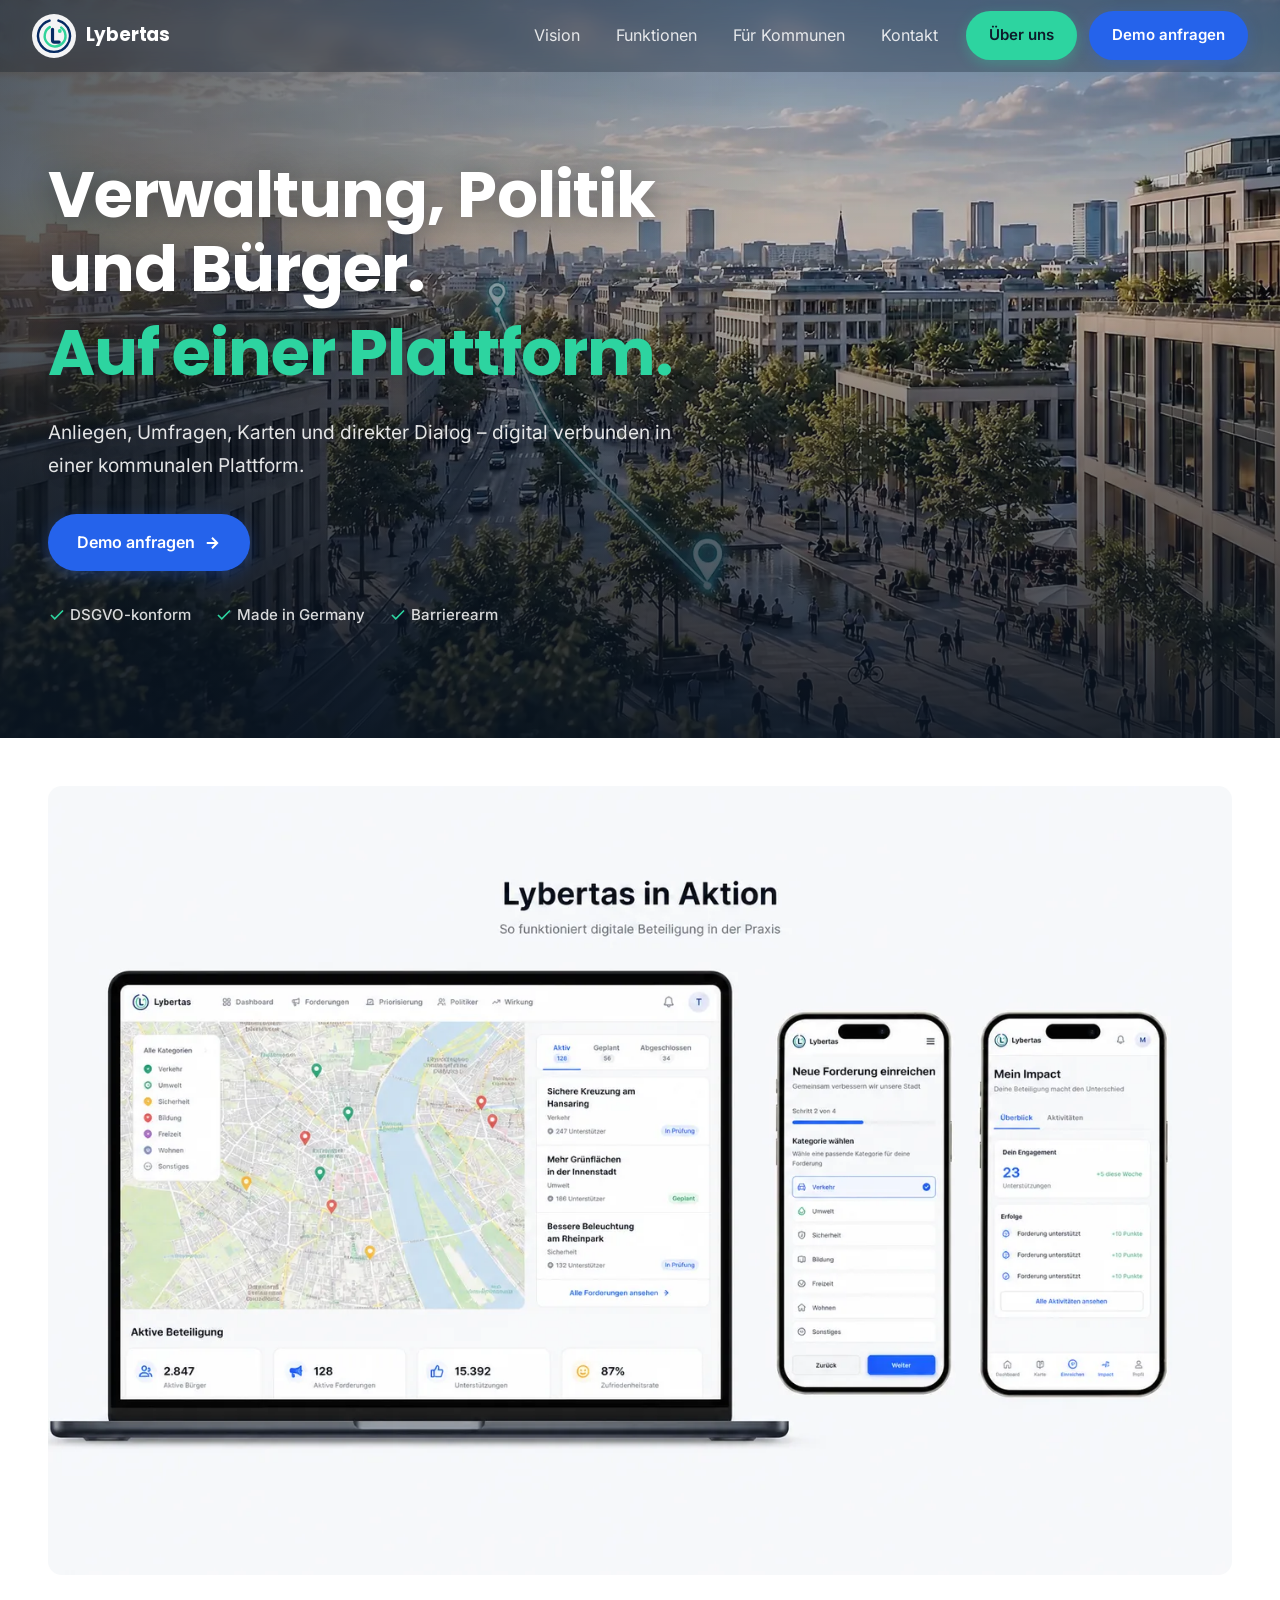
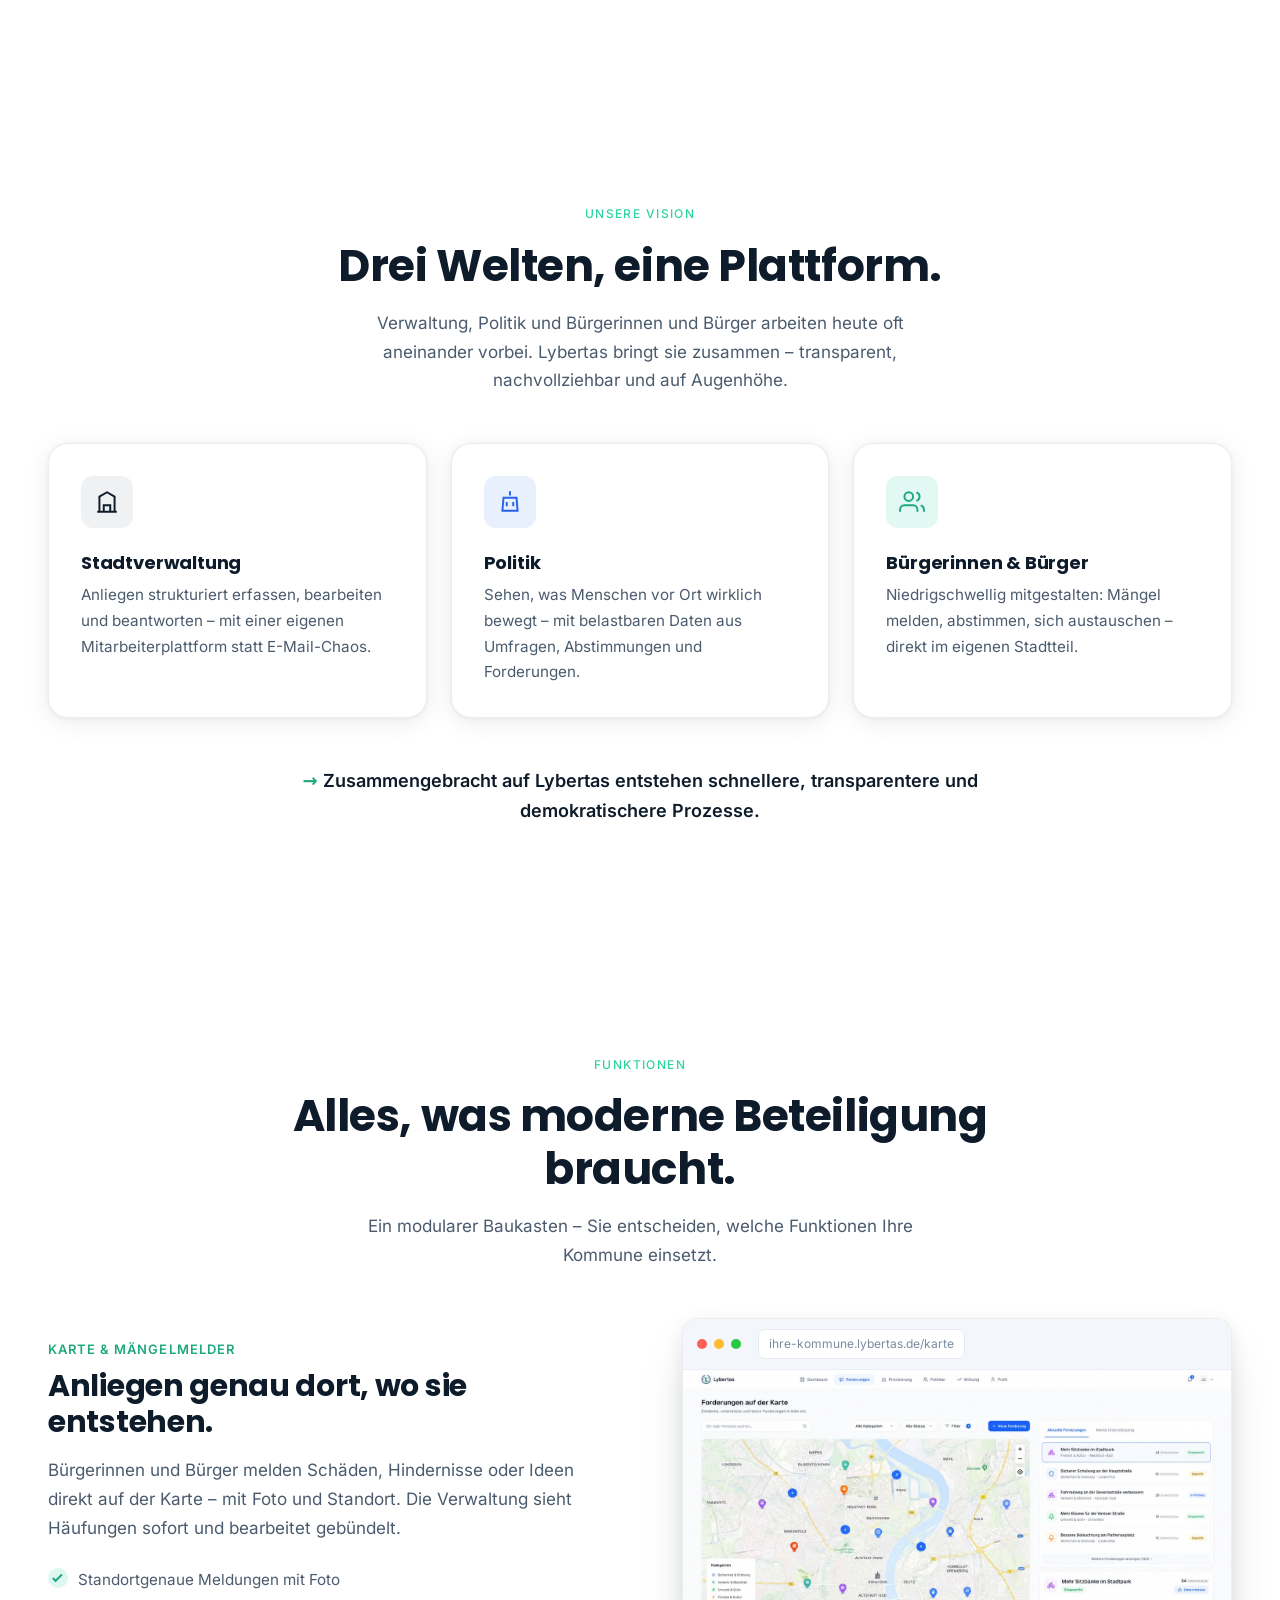
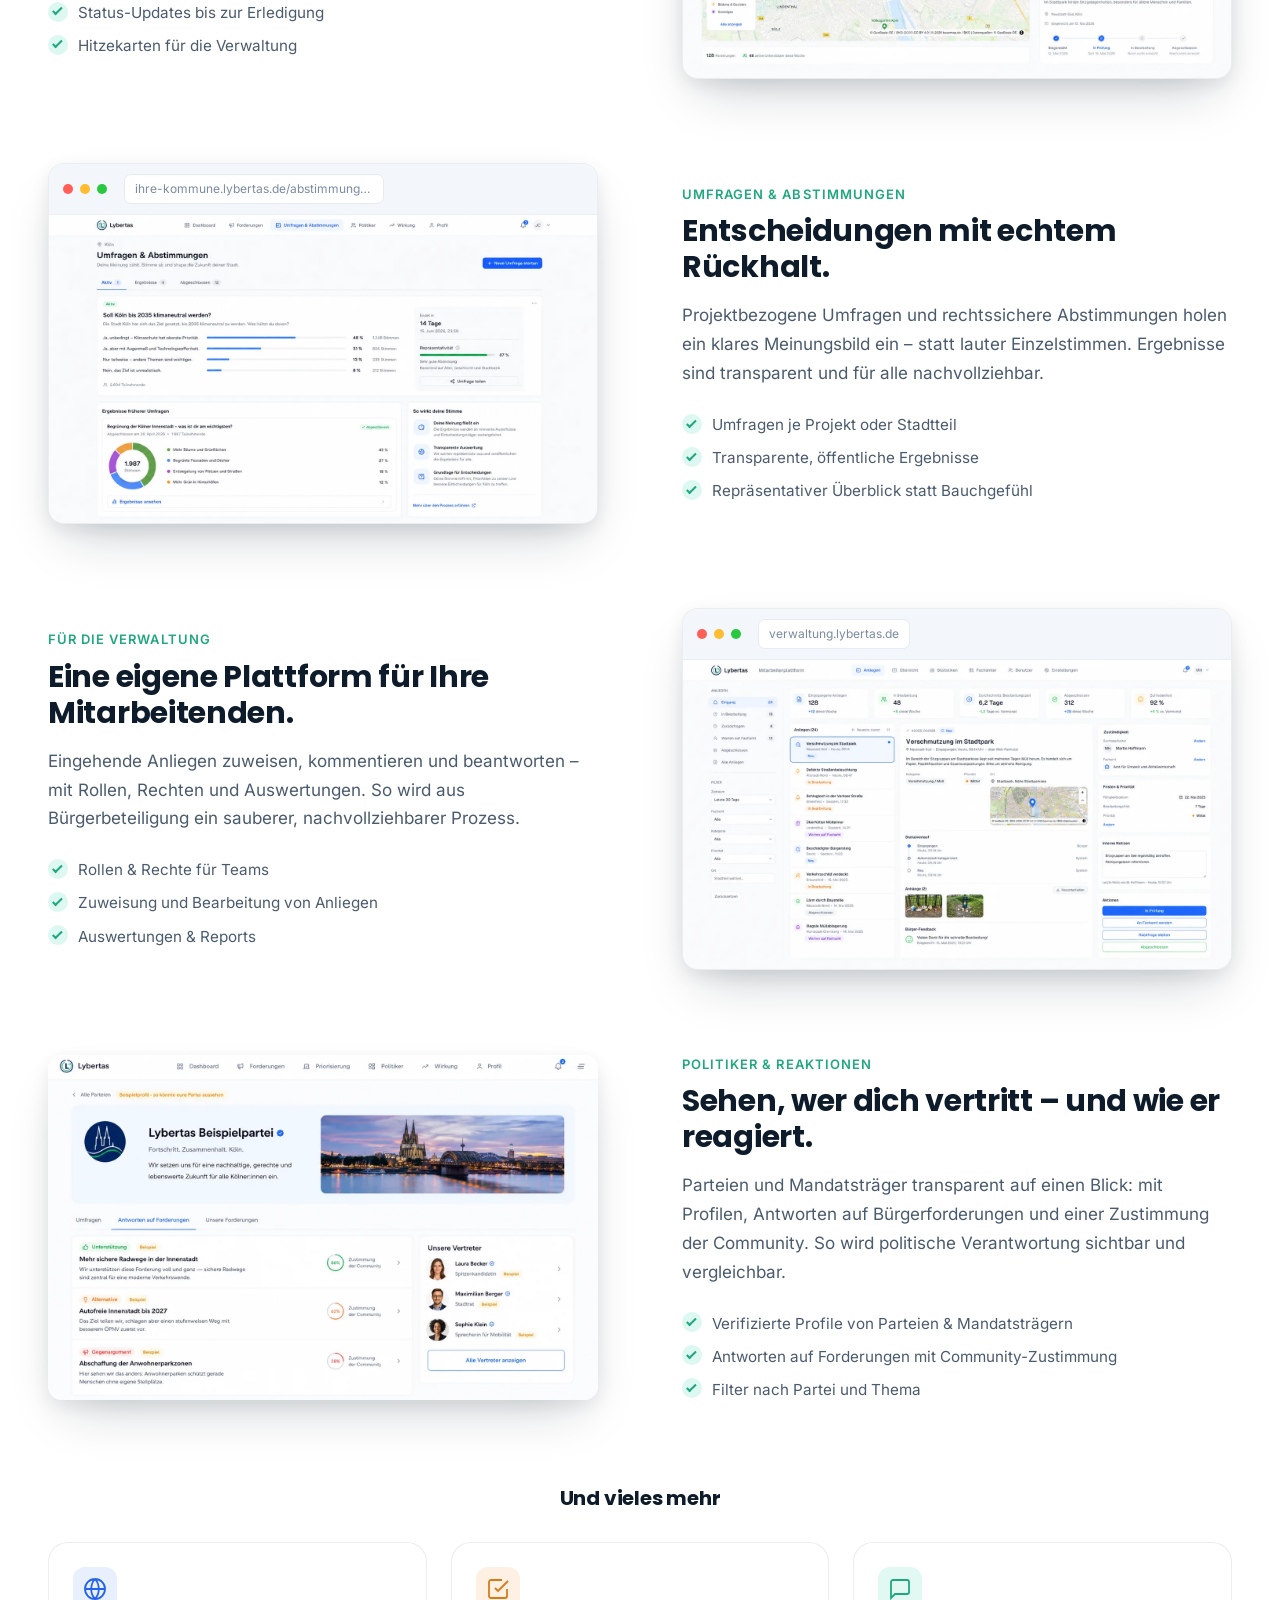
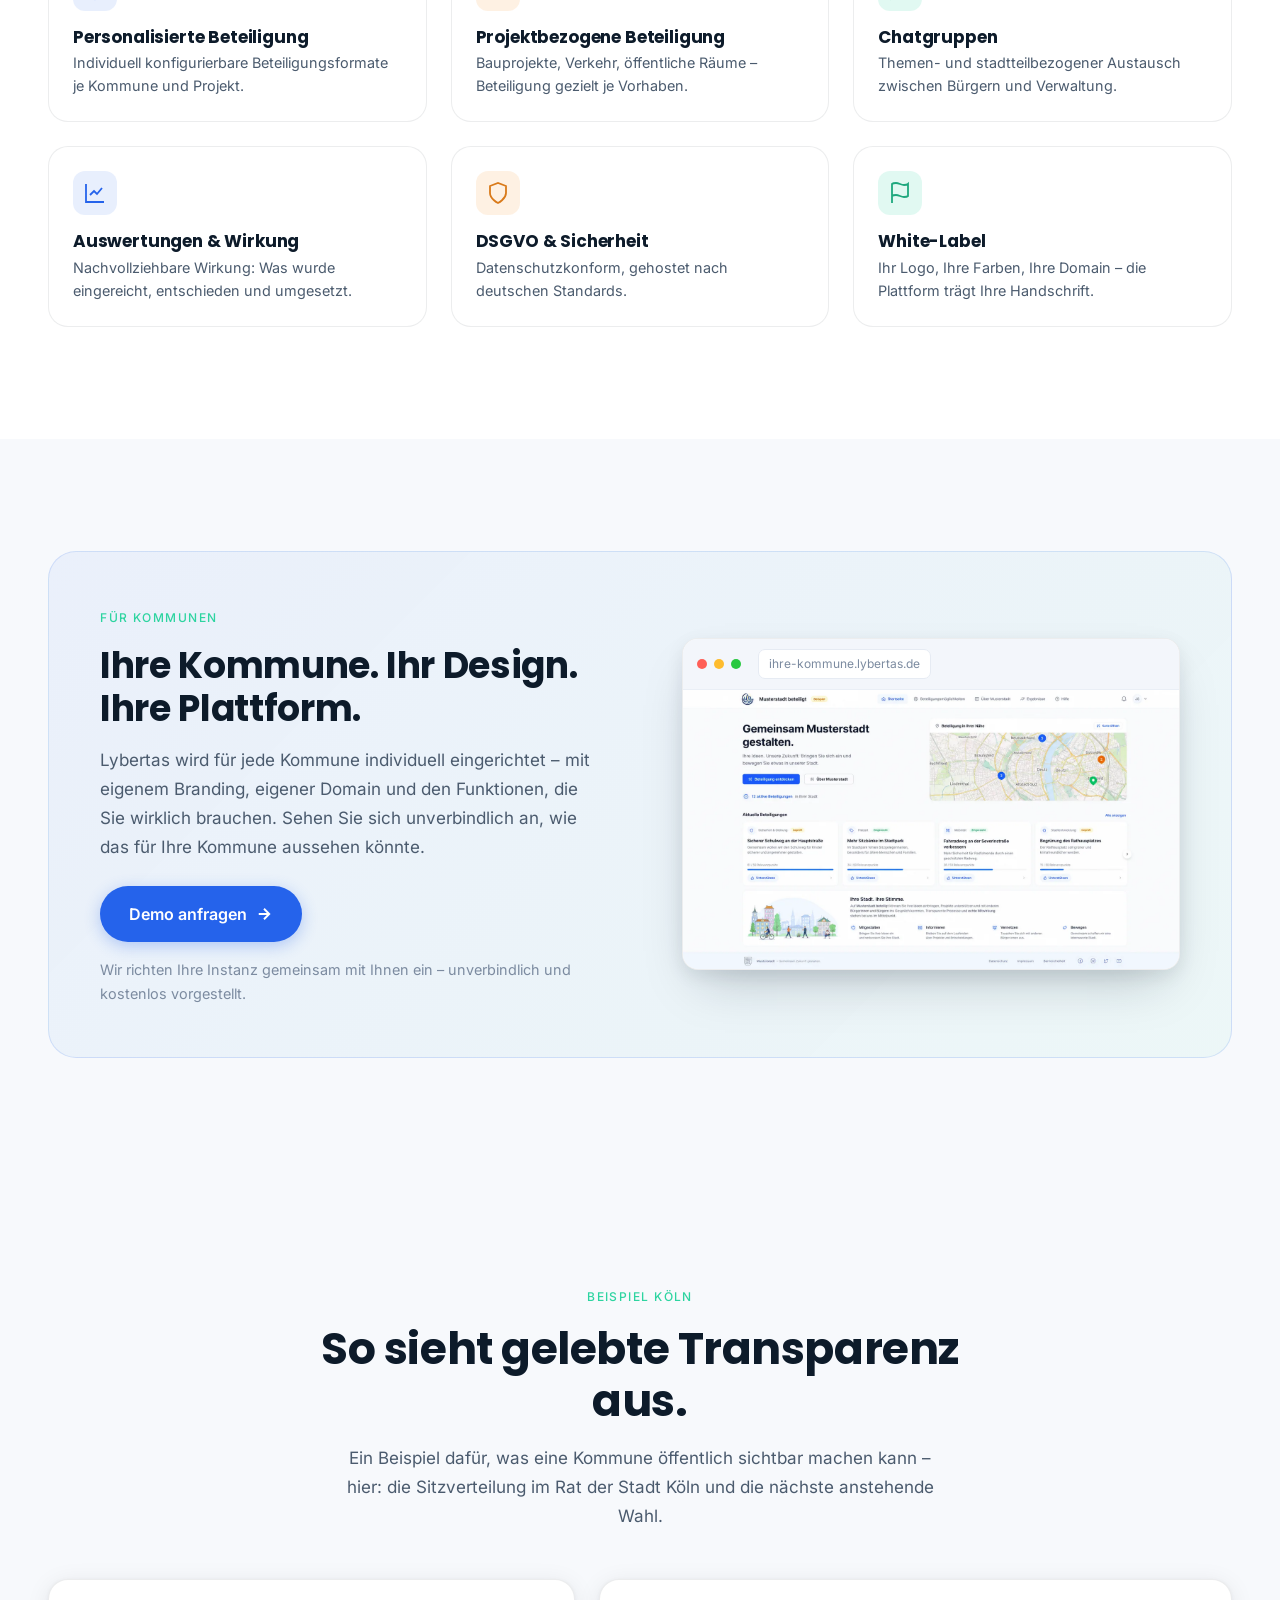
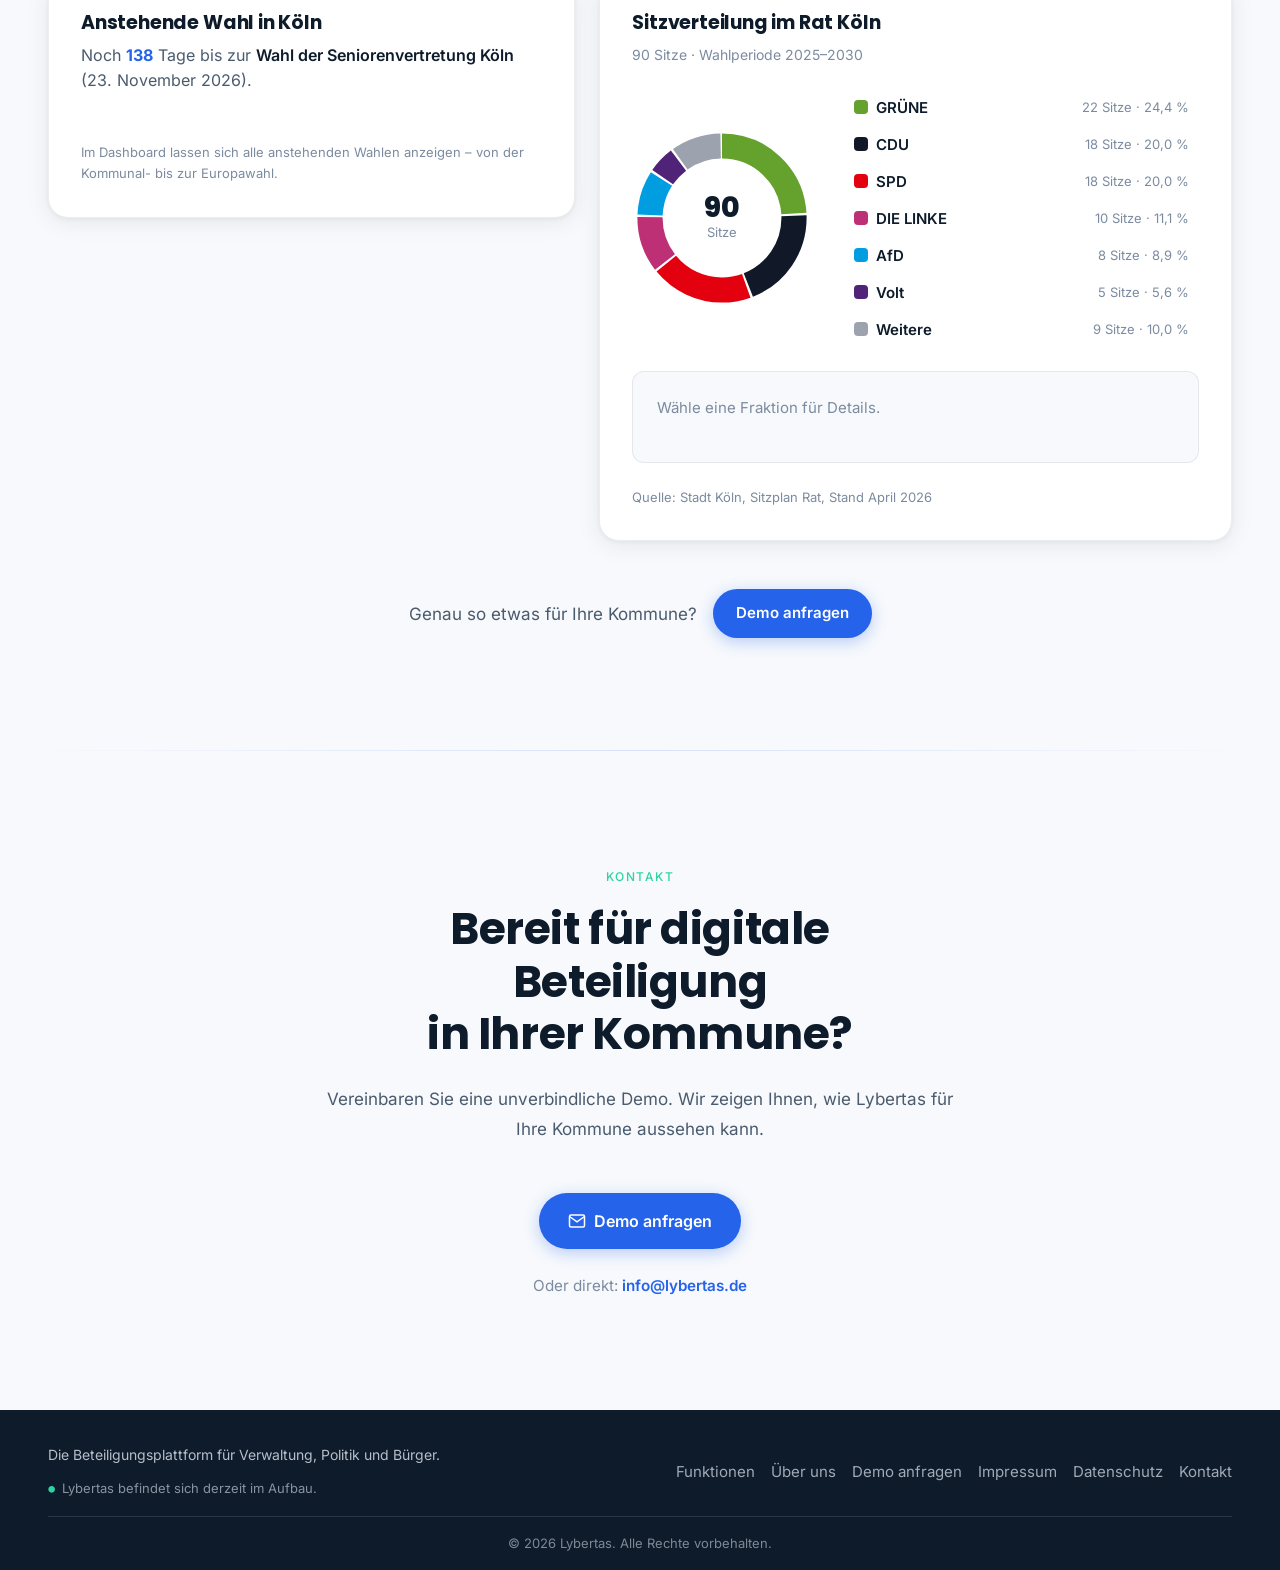
==== index.html @ c939af6d "Neues Vorschaubild fuer geteilte Links (WhatsApp, LinkedIn & Co.) - assets/og-banner.jpg: 1200 x 630" ====
<!DOCTYPE html>
<html lang="de">
<head>
  <meta charset="UTF-8" />
  <meta name="viewport" content="width=device-width, initial-scale=1.0" />

  <!-- ============================================================
    SEO: Titel und Meta Description
  ============================================================ -->
  <title>Lybertas – Beteiligungsplattform für Städte, Kommunen & Verwaltungen</title>
  <meta name="description" content="Lybertas bringt Stadtverwaltung, Politik und Bürger auf eine Plattform: Mängelmelder, Karten, Umfragen, Abstimmungen, Chatgruppen und eine eigene Mitarbeiterplattform – personalisiert für Ihre Kommune. Jetzt unverbindlich eine Demo anfragen." />
  <meta name="keywords" content="Beteiligungsplattform, Bürgerbeteiligung Software, kommunale Beteiligung, Mängelmelder, Smart City, digitale Verwaltung, E-Partizipation, Civic Tech, Umfragen Kommune, Abstimmungen, Stadtverwaltung Software, Politik Plattform" />
  <meta name="robots" content="index, follow" />
  <link rel="canonical" href="https://lybertas.de" />

  <!-- ============================================================
    Open Graph / Social Sharing
  ============================================================ -->
  <meta property="og:title" content="Lybertas – Beteiligungsplattform für Städte, Kommunen & Verwaltungen" />
  <meta property="og:description" content="Eine Plattform für Verwaltung, Politik und Bürger: Mängelmelder, Karten, Umfragen, Abstimmungen, Chatgruppen & mehr – personalisiert für Ihre Kommune." />
  <!-- Vorschaubild fuer WhatsApp, LinkedIn & Co.: 1200 x 630 (1.91:1),
       absolute URL und unter 300 KB – sonst zeigen manche Dienste
       gar kein Bild an. Bei Aenderungen muss der Dateiname mit
       gewechselt werden, weil die Dienste die alte Datei zwischenspeichern. -->
  <meta property="og:image" content="https://lybertas.de/assets/og-banner.jpg" />
  <meta property="og:image:secure_url" content="https://lybertas.de/assets/og-banner.jpg" />
  <meta property="og:image:type" content="image/jpeg" />
  <meta property="og:image:width" content="1200" />
  <meta property="og:image:height" content="630" />
  <meta property="og:image:alt" content="Lybertas verbindet Bürger, Verwaltung und Politik – Beispielansicht mit Anliegen, Antwort der Stadt und Umfrage." />
  <meta property="og:url" content="https://lybertas.de" />
  <meta property="og:type" content="website" />
  <meta property="og:locale" content="de_DE" />
  <meta property="og:site_name" content="Lybertas" />

  <!-- ============================================================
    Twitter / X Card
  ============================================================ -->
  <meta name="twitter:card" content="summary_large_image" />
  <meta name="twitter:title" content="Lybertas – Beteiligungsplattform für Städte, Kommunen & Verwaltungen" />
  <meta name="twitter:description" content="Eine Plattform für Verwaltung, Politik und Bürger – personalisiert für Ihre Kommune." />
  <meta name="twitter:image" content="https://lybertas.de/assets/og-banner.jpg" />
  <meta name="twitter:image:alt" content="Lybertas verbindet Bürger, Verwaltung und Politik – Beispielansicht mit Anliegen, Antwort der Stadt und Umfrage." />

  <!-- ============================================================
    Favicon: Lybertas-Logo-Mark (SVG)
  ============================================================ -->
  <link rel="icon" type="image/svg+xml" href="./assets/logo-mark.svg" />
  <link rel="icon" type="image/png" href="./assets/icon.png" />
  <link rel="apple-touch-icon" href="./assets/icon.png" />

  <!-- ============================================================
    Fonts: Poppins (Display) + Inter (Body)
  ============================================================ -->
  <!-- Schriften lokal eingebunden – keine Verbindung zu Google -->
  <link rel="preload" href="./assets/fonts/inter-latin.woff2" as="font" type="font/woff2" crossorigin />
  <link rel="stylesheet" href="./assets/fonts/fonts.css" />

  <!-- ============================================================
    Stylesheet
  ============================================================ -->
  <link rel="stylesheet" href="./styles.css" />

  <!-- Structured Data (JSON-LD) for SEO -->
  <script type="application/ld+json">
  {
    "@context": "https://schema.org",
    "@graph": [
      {
        "@type": "Organization",
        "@id": "https://lybertas.de/#organization",
        "name": "Lybertas",
        "url": "https://lybertas.de",
        "description": "Lybertas ist eine Beteiligungsplattform, die Stadtverwaltung, Politik und Bürger auf einer Plattform zusammenbringt und demokratische Prozesse in Kommunen stärkt.",
        "logo": "https://lybertas.de/assets/icon.png",
        "email": "info@lybertas.de"
      },
      {
        "@type": "WebSite",
        "@id": "https://lybertas.de/#website",
        "url": "https://lybertas.de",
        "name": "Lybertas",
        "inLanguage": "de-DE",
        "publisher": { "@id": "https://lybertas.de/#organization" }
      },
      {
        "@type": "SoftwareApplication",
        "name": "Lybertas",
        "applicationCategory": "BusinessApplication",
        "operatingSystem": "Web",
        "url": "https://lybertas.de",
        "description": "Kommunale Beteiligungsplattform mit Mängelmelder, Kartenfunktion, Umfragen, Abstimmungen, Chatgruppen und Mitarbeiterplattform.",
        "publisher": { "@id": "https://lybertas.de/#organization" }
      }
    ]
  }
  </script>
</head>
<body>

  <!-- ============================================================
    HEADER / NAVIGATION
  ============================================================ -->
  <header class="site-header" id="top" role="banner">
    <nav class="nav-container" aria-label="Hauptnavigation">

      <a href="#top" class="nav-logo" aria-label="Lybertas Startseite">
        <img src="./assets/logo-mark.svg" alt="Lybertas" class="nav-logo__img" width="44" height="44" loading="eager" />
        <span class="nav-logo__word">Lybertas</span>
      </a>

      <!-- Mobile Menu Toggle -->
      <button class="nav-toggle" id="navToggle" aria-label="Menü öffnen" aria-expanded="false" aria-controls="navMenu">
        <span class="nav-toggle__bar"></span>
        <span class="nav-toggle__bar"></span>
        <span class="nav-toggle__bar"></span>
      </button>

      <!-- Navigation Links -->
      <ul class="nav-menu" id="navMenu" role="list">
        <li><a href="#vision" class="nav-link">Vision</a></li>
        <li><a href="#funktionen" class="nav-link">Funktionen</a></li>
        <li><a href="#kommunen" class="nav-link">Für Kommunen</a></li>
        <li><a href="#kontakt" class="nav-link">Kontakt</a></li>
        <!-- Hinweis: Der Link „Zur App" (app.lybertas.de) ist bewusst
             entfernt, bis die App oeffentlich erreichbar sein soll. -->
        <li>
          <a href="./ueber-uns.html" class="btn btn-accent nav-cta nav-cta--about">Über uns</a>
        </li>
        <li>
          <a href="#kontakt" class="btn btn-primary nav-cta nav-cta--demo">Demo anfragen</a>
        </li>
      </ul>
    </nav>
  </header>

  <main>

    <!-- ============================================================
      HERO MIT VIDEO-SCHLEIFE

      ZURUECKSCHALTEN AUF DIE BILDFASSUNG:
      Diesen Abschnitt bis zum Ende des <section>-Elements loeschen und
      den darunter auskommentierten Block "HERO – BILDFASSSUNG" wieder
      aktivieren (Kommentarzeichen entfernen). Sonst ist nichts zu tun,
      die Stile fuer beide Fassungen bleiben im Stylesheet erhalten.
    ============================================================ -->
    <section class="hero hero--video" id="hero" aria-labelledby="heroHeadline">

      <div class="hero__video-media">
        <!-- Standbild als unterste Ebene: Es ist immer da, unabhaengig
             davon, ob das Video laedt, abspielt oder blockiert wird.
             So kann der Hero nie leer sein. -->
        <picture>
          <source media="(max-width: 640px)" srcset="./assets/video/hero-poster-portrait.webp" />
          <img class="hero__video-still" src="./assets/video/hero-poster.webp"
               alt="Blick über eine europäische Stadt bei Sonnenuntergang, verbunden durch leuchtende Linien zwischen mehreren Orten"
               width="1600" height="900" fetchpriority="high" decoding="async" />
        </picture>

        <!-- Video liegt darueber und wird erst sichtbar, wenn es
             tatsaechlich abspielt. Die Quelle setzt das Skript je nach
             Bildschirmbreite. -->
        <video id="heroVideo"
               muted playsinline loop preload="none"
               disablepictureinpicture aria-hidden="true" tabindex="-1"></video>
      </div>
      <div class="hero__video-scrim" aria-hidden="true"></div>

      <div class="container hero__video-inner">

        <h1 class="hero__headline hero__headline--onvideo" id="heroHeadline">
          Verwaltung, Politik und Bürger.
          <span class="hero__headline-break">Auf einer Plattform.</span>
        </h1>

        <p class="hero__subheadline hero__subheadline--onvideo">
          Anliegen, Umfragen, Karten und direkter Dialog –
          digital verbunden in einer kommunalen Plattform.
        </p>

        <div class="hero__actions">
          <a href="#kontakt" class="btn btn-primary btn-large">
            <span>Demo anfragen</span>
            <svg width="18" height="18" viewBox="0 0 24 24" fill="none" stroke="currentColor" stroke-width="2.5" aria-hidden="true"><path d="M5 12h14M12 5l7 7-7 7"/></svg>
          </a>
        </div>

        <ul class="hero__trust hero__trust--onvideo" role="list" aria-label="Eigenschaften">
          <li><svg width="18" height="18" viewBox="0 0 24 24" fill="none" stroke="currentColor" stroke-width="2.2" aria-hidden="true"><path d="M20 6L9 17l-5-5"/></svg>DSGVO-konform</li>
          <li><svg width="18" height="18" viewBox="0 0 24 24" fill="none" stroke="currentColor" stroke-width="2.2" aria-hidden="true"><path d="M20 6L9 17l-5-5"/></svg>Made in Germany</li>
          <li><svg width="18" height="18" viewBox="0 0 24 24" fill="none" stroke="currentColor" stroke-width="2.2" aria-hidden="true"><path d="M20 6L9 17l-5-5"/></svg>Barrierearm</li>
        </ul>

      </div>
    </section>


    <!-- ============================================================
      HERO – BILDFASSSUNG (deaktiviert)
      Die zuvor eingesetzte Fassung mit dem gezeichneten Key-Visual.
      Zum Zurueckschalten den Video-Abschnitt oben entfernen und diesen
      Block wieder aktivieren.
    ============================================================ -->
    <!--
    <!~~ ============================================================
      HERO – Headline, Key-Visual, Kurzbeschreibung, Demo-CTA
    ============================================================ ~~>
    <section class="hero hero--stacked" id="hero" aria-labelledby="heroHeadline">
      <div class="hero__bg" aria-hidden="true"></div>
      <div class="container hero__stack">

        <!~~ 1. Headline ~~>
        <h1 class="hero__headline" id="heroHeadline">
          Verwaltung, Politik und Bürger.
          <span class="hero__headline-break">Auf einer Plattform.</span>
        </h1>
      </div>

      <!~~ 2. Key-Visual: Verwaltung / Politik / Bürger auf der Plattform
           Liegt bewusst außerhalb des Containers, damit es ab Tablet
           randlos über die volle Fensterbreite laufen kann.
           Querformat ab Tablet, Hochformat auf dem Smartphone. ~~>
      <figure class="hero__visual">
        <picture>
          <source media="(min-width: 768px)" srcset="./assets/hero-plattform-wide.webp" width="1672" height="941" />
          <img src="./assets/hero-plattform.webp"
               alt="Lybertas verbindet Bürger, Verwaltung und Politik: Anliegen wie „Mehr sichere Radwege in der Innenstadt“, eine Umfrage zur Lebensqualität und eine Antwort der Stadtverwaltung auf einer Stadtkarte"
               width="1087" height="1447" loading="eager" fetchpriority="high" />
        </picture>

        <!~~ Aufsteigende Leuchtpunkte im Übergang zur Textzone.
             Rein dekorativ; pausiert bei „Bewegung reduzieren“. ~~>
        <div class="hero__glow" aria-hidden="true">
          <span class="hero__glow-dot hero__glow-dot--1"></span>
          <span class="hero__glow-dot hero__glow-dot--2"></span>
          <span class="hero__glow-dot hero__glow-dot--3"></span>
          <span class="hero__glow-dot hero__glow-dot--4"></span>
          <span class="hero__glow-dot hero__glow-dot--5"></span>
          <span class="hero__glow-dot hero__glow-dot--6"></span>
          <span class="hero__glow-dot hero__glow-dot--7"></span>
        </div>
      </figure>

      <div class="container hero__stack">

        <!~~ 3. Kurzbeschreibung ~~>
        <p class="hero__subheadline">
          Anliegen, Umfragen, Karten und direkter Dialog –
          digital verbunden in einer kommunalen Plattform.
        </p>

        <!~~ 4. Call-to-Action ~~>
        <div class="hero__actions">
          <a href="#kontakt" class="btn btn-primary btn-large">
            <span>Demo anfragen</span>
            <svg width="18" height="18" viewBox="0 0 24 24" fill="none" stroke="currentColor" stroke-width="2.5" aria-hidden="true"><path d="M5 12h14M12 5l7 7-7 7"/></svg>
          </a>
        </div>

        <ul class="hero__trust" role="list" aria-label="Eigenschaften">
          <li><svg width="18" height="18" viewBox="0 0 24 24" fill="none" stroke="currentColor" stroke-width="2.2" aria-hidden="true"><path d="M20 6L9 17l-5-5"/></svg>DSGVO-konform</li>
          <li><svg width="18" height="18" viewBox="0 0 24 24" fill="none" stroke="currentColor" stroke-width="2.2" aria-hidden="true"><path d="M20 6L9 17l-5-5"/></svg>Made in Germany</li>
          <li><svg width="18" height="18" viewBox="0 0 24 24" fill="none" stroke="currentColor" stroke-width="2.2" aria-hidden="true"><path d="M20 6L9 17l-5-5"/></svg>Barrierearm</li>
        </ul>

      </div>
    </section>

    -->



    <!-- ============================================================
      SHOWCASE – Lybertas in Aktion (großes Produkt-Mockup)
    ============================================================ -->
    <section class="showcase-section" aria-labelledby="showcaseTitle">
      <div class="container">
        <h2 id="showcaseTitle" class="sr-only">Lybertas in Aktion – so funktioniert digitale Beteiligung in der Praxis</h2>
        <img class="mockup" src="./assets/screenshots/lybertas-in-aktion.webp"
             alt="Lybertas in Aktion: Dashboard mit Karte auf dem Laptop sowie Forderung einreichen und Impact-Ansicht auf dem Smartphone"
             width="1400" height="933" loading="lazy" />
      </div>
    </section>


    <!-- ============================================================
      VISION – Drei Welten, eine Plattform
    ============================================================ -->
    <section class="vision-section" id="vision" aria-labelledby="visionTitle">
      <div class="container">
        <div class="section-head">
          <div class="section-label" aria-hidden="true">Unsere Vision</div>
          <h2 class="section-title" id="visionTitle">Drei Welten, eine Plattform.</h2>
          <p class="section-subtitle">
            Verwaltung, Politik und Bürgerinnen und Bürger arbeiten heute oft aneinander vorbei.
            Lybertas bringt sie zusammen – transparent, nachvollziehbar und auf Augenhöhe.
          </p>
        </div>

        <div class="pillars">
          <article class="pillar">
            <div class="pillar__icon" aria-hidden="true">
              <svg width="26" height="26" viewBox="0 0 24 24" fill="none" stroke="currentColor" stroke-width="1.8"><path d="M3 21h18M5 21V7l7-4 7 4v14M9 21v-6h6v6"/></svg>
            </div>
            <h3 class="pillar__title">Stadtverwaltung</h3>
            <p class="pillar__text">Anliegen strukturiert erfassen, bearbeiten und beantworten – mit einer eigenen Mitarbeiterplattform statt E-Mail-Chaos.</p>
          </article>
          <article class="pillar">
            <div class="pillar__icon pillar__icon--blue" aria-hidden="true">
              <svg width="26" height="26" viewBox="0 0 24 24" fill="none" stroke="currentColor" stroke-width="1.8"><path d="M12 2v4M6 8h12l1 12H5L6 8zM9 12v4M15 12v4"/></svg>
            </div>
            <h3 class="pillar__title">Politik</h3>
            <p class="pillar__text">Sehen, was Menschen vor Ort wirklich bewegt – mit belastbaren Daten aus Umfragen, Abstimmungen und Forderungen.</p>
          </article>
          <article class="pillar">
            <div class="pillar__icon pillar__icon--green" aria-hidden="true">
              <svg width="26" height="26" viewBox="0 0 24 24" fill="none" stroke="currentColor" stroke-width="1.8"><path d="M17 21v-2a4 4 0 00-4-4H5a4 4 0 00-4 4v2M9 11a4 4 0 100-8 4 4 0 000 8zM23 21v-2a4 4 0 00-3-3.87M16 3.13a4 4 0 010 7.75"/></svg>
            </div>
            <h3 class="pillar__title">Bürgerinnen & Bürger</h3>
            <p class="pillar__text">Niedrigschwellig mitgestalten: Mängel melden, abstimmen, sich austauschen – direkt im eigenen Stadtteil.</p>
          </article>
        </div>

        <p class="vision-outcome">
          <span class="text-accent">→</span> Zusammengebracht auf Lybertas entstehen schnellere, transparentere und
          demokratischere Prozesse.
        </p>
      </div>
    </section>


    <!-- ============================================================
      FUNKTIONEN – Feature-Showcase (Rows + Grid)
    ============================================================ -->
    <section class="features-section" id="funktionen" aria-labelledby="funkTitle">
      <div class="container">
        <div class="section-head">
          <div class="section-label" aria-hidden="true">Funktionen</div>
          <h2 class="section-title" id="funkTitle">Alles, was moderne Beteiligung braucht.</h2>
          <p class="section-subtitle">
            Ein modularer Baukasten – Sie entscheiden, welche Funktionen Ihre Kommune einsetzt.
          </p>
        </div>

        <!-- Showcase-Row 1: Karte & Mängelmelder -->
        <div class="feature-row">
          <div class="feature-row__text">
            <div class="feature-row__eyebrow">Karte & Mängelmelder</div>
            <h3 class="feature-row__title">Anliegen genau dort, wo sie entstehen.</h3>
            <p class="feature-row__body">
              Bürgerinnen und Bürger melden Schäden, Hindernisse oder Ideen direkt auf der Karte –
              mit Foto und Standort. Die Verwaltung sieht Häufungen sofort und bearbeitet gebündelt.
            </p>
            <ul class="feature-list">
              <li>Standortgenaue Meldungen mit Foto</li>
              <li>Status-Updates bis zur Erledigung</li>
              <li>Hitzekarten für die Verwaltung</li>
            </ul>
          </div>
          <div class="feature-row__shot">
            <figure class="shot">
              <div class="shot__bar" aria-hidden="true"><span class="shot__dot"></span><span class="shot__dot"></span><span class="shot__dot"></span><span class="shot__url">ihre-kommune.lybertas.de/karte</span></div>
              <div class="shot__body">
                <img class="shot__img" src="./assets/screenshots/karte-maengelmelder.webp" alt="Kartenansicht mit Mängelmeldungen"
                     onerror="this.style.display='none';this.nextElementSibling.removeAttribute('hidden')" />
                <div class="shot__placeholder" hidden>
                  <svg width="34" height="34" viewBox="0 0 24 24" fill="none" stroke="currentColor" stroke-width="1.6" aria-hidden="true"><path d="M21 10c0 7-9 13-9 13S3 17 3 10a9 9 0 0118 0z"/><circle cx="12" cy="10" r="3"/></svg>
                  <span>Screenshot: Karte & Mängelmelder</span>
                </div>
              </div>
            </figure>
          </div>
        </div>

        <!-- Showcase-Row 2: Umfragen & Abstimmungen (Bild links) -->
        <div class="feature-row feature-row--reverse">
          <div class="feature-row__text">
            <div class="feature-row__eyebrow">Umfragen & Abstimmungen</div>
            <h3 class="feature-row__title">Entscheidungen mit echtem Rückhalt.</h3>
            <p class="feature-row__body">
              Projektbezogene Umfragen und rechtssichere Abstimmungen holen ein klares Meinungsbild ein –
              statt lauter Einzelstimmen. Ergebnisse sind transparent und für alle nachvollziehbar.
            </p>
            <ul class="feature-list">
              <li>Umfragen je Projekt oder Stadtteil</li>
              <li>Transparente, öffentliche Ergebnisse</li>
              <li>Repräsentativer Überblick statt Bauchgefühl</li>
            </ul>
          </div>
          <div class="feature-row__shot">
            <figure class="shot">
              <div class="shot__bar" aria-hidden="true"><span class="shot__dot"></span><span class="shot__dot"></span><span class="shot__dot"></span><span class="shot__url">ihre-kommune.lybertas.de/abstimmungen</span></div>
              <div class="shot__body">
                <img class="shot__img" src="./assets/screenshots/umfragen-abstimmungen.webp" alt="Umfragen und Abstimmungen"
                     onerror="this.style.display='none';this.nextElementSibling.removeAttribute('hidden')" />
                <div class="shot__placeholder" hidden>
                  <svg width="34" height="34" viewBox="0 0 24 24" fill="none" stroke="currentColor" stroke-width="1.6" aria-hidden="true"><path d="M18 20V10M12 20V4M6 20v-6"/></svg>
                  <span>Screenshot: Umfragen & Abstimmungen</span>
                </div>
              </div>
            </figure>
          </div>
        </div>

        <!-- Showcase-Row 3: Mitarbeiterplattform -->
        <div class="feature-row">
          <div class="feature-row__text">
            <div class="feature-row__eyebrow">Für die Verwaltung</div>
            <h3 class="feature-row__title">Eine eigene Plattform für Ihre Mitarbeitenden.</h3>
            <p class="feature-row__body">
              Eingehende Anliegen zuweisen, kommentieren und beantworten – mit Rollen, Rechten und
              Auswertungen. So wird aus Bürgerbeteiligung ein sauberer, nachvollziehbarer Prozess.
            </p>
            <ul class="feature-list">
              <li>Rollen & Rechte für Teams</li>
              <li>Zuweisung und Bearbeitung von Anliegen</li>
              <li>Auswertungen & Reports</li>
            </ul>
          </div>
          <div class="feature-row__shot">
            <figure class="shot">
              <div class="shot__bar" aria-hidden="true"><span class="shot__dot"></span><span class="shot__dot"></span><span class="shot__dot"></span><span class="shot__url">verwaltung.lybertas.de</span></div>
              <div class="shot__body">
                <img class="shot__img" src="./assets/screenshots/mitarbeiterplattform.webp" alt="Mitarbeiterplattform der Verwaltung"
                     onerror="this.style.display='none';this.nextElementSibling.removeAttribute('hidden')" />
                <div class="shot__placeholder" hidden>
                  <svg width="34" height="34" viewBox="0 0 24 24" fill="none" stroke="currentColor" stroke-width="1.6" aria-hidden="true"><rect x="3" y="4" width="18" height="14" rx="2"/><path d="M3 9h18M8 4v5"/></svg>
                  <span>Screenshot: Mitarbeiterplattform</span>
                </div>
              </div>
            </figure>
          </div>
        </div>

        <!-- Showcase-Row 4: Politiker & Reaktionen (Parteiprofil-Mockup) -->
        <div class="feature-row feature-row--reverse">
          <div class="feature-row__text">
            <div class="feature-row__eyebrow">Politiker & Reaktionen</div>
            <h3 class="feature-row__title">Sehen, wer dich vertritt – und wie er reagiert.</h3>
            <p class="feature-row__body">
              Parteien und Mandatsträger transparent auf einen Blick: mit Profilen, Antworten auf
              Bürgerforderungen und einer Zustimmung der Community. So wird politische Verantwortung
              sichtbar und vergleichbar.
            </p>
            <ul class="feature-list">
              <li>Verifizierte Profile von Parteien & Mandatsträgern</li>
              <li>Antworten auf Forderungen mit Community-Zustimmung</li>
              <li>Filter nach Partei und Thema</li>
            </ul>
          </div>
          <div class="feature-row__shot">
            <img class="mockup" src="./assets/screenshots/politiker-profil.webp"
                 alt="Parteiprofil in Lybertas mit Antworten auf Forderungen, Community-Zustimmung und Vertretern"
                 width="1400" height="878" loading="lazy" />
          </div>
        </div>

        <!-- Weitere Funktionen als Icon-Grid -->
        <h3 class="features-grid-title">Und vieles mehr</h3>
        <div class="func-grid" role="list">
          <article class="func-card" role="listitem">
            <div class="func-card__icon func-card__icon--blue" aria-hidden="true"><svg width="24" height="24" viewBox="0 0 24 24" fill="none" stroke="currentColor" stroke-width="1.8"><path d="M12 2a10 10 0 100 20 10 10 0 000-20zM2 12h20M12 2a15 15 0 010 20 15 15 0 010-20z"/></svg></div>
            <h4 class="func-card__title">Personalisierte Beteiligung</h4>
            <p class="func-card__text">Individuell konfigurierbare Beteiligungsformate je Kommune und Projekt.</p>
          </article>
          <article class="func-card" role="listitem">
            <div class="func-card__icon func-card__icon--orange" aria-hidden="true"><svg width="24" height="24" viewBox="0 0 24 24" fill="none" stroke="currentColor" stroke-width="1.8"><path d="M9 11l3 3L22 4M21 12v7a2 2 0 01-2 2H5a2 2 0 01-2-2V5a2 2 0 012-2h11"/></svg></div>
            <h4 class="func-card__title">Projektbezogene Beteiligung</h4>
            <p class="func-card__text">Bauprojekte, Verkehr, öffentliche Räume – Beteiligung gezielt je Vorhaben.</p>
          </article>
          <article class="func-card" role="listitem">
            <div class="func-card__icon func-card__icon--green" aria-hidden="true"><svg width="24" height="24" viewBox="0 0 24 24" fill="none" stroke="currentColor" stroke-width="1.8"><path d="M21 15a2 2 0 01-2 2H7l-4 4V5a2 2 0 012-2h14a2 2 0 012 2z"/></svg></div>
            <h4 class="func-card__title">Chatgruppen</h4>
            <p class="func-card__text">Themen- und stadtteilbezogener Austausch zwischen Bürgern und Verwaltung.</p>
          </article>
          <article class="func-card" role="listitem">
            <div class="func-card__icon func-card__icon--blue" aria-hidden="true"><svg width="24" height="24" viewBox="0 0 24 24" fill="none" stroke="currentColor" stroke-width="1.8"><path d="M3 3v18h18M7 14l4-4 3 3 5-6"/></svg></div>
            <h4 class="func-card__title">Auswertungen & Wirkung</h4>
            <p class="func-card__text">Nachvollziehbare Wirkung: Was wurde eingereicht, entschieden und umgesetzt.</p>
          </article>
          <article class="func-card" role="listitem">
            <div class="func-card__icon func-card__icon--orange" aria-hidden="true"><svg width="24" height="24" viewBox="0 0 24 24" fill="none" stroke="currentColor" stroke-width="1.8"><path d="M12 22s8-4 8-10V5l-8-3-8 3v7c0 6 8 10 8 10z"/></svg></div>
            <h4 class="func-card__title">DSGVO & Sicherheit</h4>
            <p class="func-card__text">Datenschutzkonform, gehostet nach deutschen Standards.</p>
          </article>
          <article class="func-card" role="listitem">
            <div class="func-card__icon func-card__icon--green" aria-hidden="true"><svg width="24" height="24" viewBox="0 0 24 24" fill="none" stroke="currentColor" stroke-width="1.8"><path d="M4 15s1-1 4-1 5 2 8 2 4-1 4-1V3s-1 1-4 1-5-2-8-2-4 1-4 1zM4 22v-7"/></svg></div>
            <h4 class="func-card__title">White-Label</h4>
            <p class="func-card__text">Ihr Logo, Ihre Farben, Ihre Domain – die Plattform trägt Ihre Handschrift.</p>
          </article>
        </div>
      </div>
    </section>




    <!-- ============================================================
      FÜR KOMMUNEN / PERSONALISIERUNG
    ============================================================ -->
    <section class="perso-section" id="kommunen" aria-labelledby="persoTitle">
      <div class="container">
        <div class="perso-card">
          <div class="perso-card__content">
            <div class="section-label" aria-hidden="true">Für Kommunen</div>
            <h2 class="perso-card__title" id="persoTitle">Ihre Kommune. Ihr Design. Ihre Plattform.</h2>
            <p class="perso-card__text">
              Lybertas wird für jede Kommune individuell eingerichtet – mit eigenem Branding, eigener
              Domain und den Funktionen, die Sie wirklich brauchen. Sehen Sie sich unverbindlich an,
              wie das für Ihre Kommune aussehen könnte.
            </p>
            <div class="perso-card__actions">
              <a href="#kontakt" class="btn btn-primary btn-large">
                <span>Demo anfragen</span>
                <svg width="18" height="18" viewBox="0 0 24 24" fill="none" stroke="currentColor" stroke-width="2.5" aria-hidden="true"><path d="M5 12h14M12 5l7 7-7 7"/></svg>
              </a>
            </div>
            <p class="perso-card__hint">Wir richten Ihre Instanz gemeinsam mit Ihnen ein – unverbindlich und kostenlos vorgestellt.</p>
          </div>
          <div class="perso-card__shot">
            <figure class="shot">
              <div class="shot__bar" aria-hidden="true"><span class="shot__dot"></span><span class="shot__dot"></span><span class="shot__dot"></span><span class="shot__url">ihre-kommune.lybertas.de</span></div>
              <div class="shot__body">
                <img class="shot__img" src="./assets/screenshots/personalisierung.webp" alt="Personalisierte Kommunen-Instanz mit eigenem Branding"
                     onerror="this.style.display='none';this.nextElementSibling.removeAttribute('hidden')" />
                <div class="shot__placeholder" hidden>
                  <svg width="34" height="34" viewBox="0 0 24 24" fill="none" stroke="currentColor" stroke-width="1.6" aria-hidden="true"><circle cx="13.5" cy="6.5" r="2.5"/><circle cx="19" cy="13" r="2.5"/><circle cx="6" cy="12" r="3"/><circle cx="10" cy="18" r="2.5"/></svg>
                  <span>Screenshot: personalisierte Kommunen-Instanz</span>
                </div>
              </div>
            </figure>
          </div>
        </div>
      </div>
    </section>


    <!-- ============================================================
      KÖLN-BEISPIEL – öffentliches Dashboard (Ratsverteilung + Wahl)
    ============================================================ -->
    <section class="transparency-section" id="koeln" aria-labelledby="koelnTitle">
      <div class="container">
        <div class="section-head">
          <div class="section-label" aria-hidden="true">Beispiel Köln</div>
          <h2 class="section-title" id="koelnTitle">So sieht gelebte Transparenz aus.</h2>
          <p class="section-subtitle">
            Ein Beispiel dafür, was eine Kommune öffentlich sichtbar machen kann – hier: die
            Sitzverteilung im Rat der Stadt Köln und die nächste anstehende Wahl.
          </p>
        </div>

        <div class="transparency-grid">

          <!-- Card A: Wahl-Countdown -->
          <article class="transparency-card transparency-card--countdown" id="wahlCountdown" aria-labelledby="countdownTitle">
            <h3 class="transparency-card__title" id="countdownTitle">Anstehende Wahl in Köln</h3>
            <p class="election-countdown__line">
              Noch <span id="electionCountdownDays" class="election-countdown__days">138</span> Tage bis zur
              <strong id="electionCountdownName">Wahl der Seniorenvertretung Köln</strong>
              (<time id="electionCountdownDate" datetime="2026-11-23">23. November 2026</time>).
            </p>
            <div class="election-countdown__badge" aria-hidden="true">
              <span id="electionCountdownBadgeDays">138</span>
              <span class="election-countdown__badge-unit">Tage</span>
            </div>
            <p class="transparency-card__foot">
              Im Dashboard lassen sich alle anstehenden Wahlen anzeigen – von der Kommunal- bis zur Europawahl.
            </p>
          </article>

          <!-- Card B: Sitzverteilung Rat Köln (interaktiver Donut) -->
          <article class="transparency-card transparency-card--council" id="ratsverteilung" aria-labelledby="councilTitle">
            <h3 class="transparency-card__title" id="councilTitle">Sitzverteilung im Rat Köln</h3>
            <p class="transparency-card__subtitle">90 Sitze · Wahlperiode 2025–2030</p>

            <div class="council-chart">
              <!-- Ring: dekorativ, wird per JS aufgebaut -->
              <div class="council-chart__ring" aria-hidden="true">
                <svg class="council-chart__svg" viewBox="0 0 100 100" role="presentation" focusable="false"></svg>
                <div class="council-chart__center">
                  <span class="council-chart__center-num">90</span>
                  <span class="council-chart__center-label">Sitze</span>
                </div>
              </div>

              <!-- Legende: echte, klickbare, crawlbare Buttons (statisch für SEO, JS ergänzt Interaktion) -->
              <ul class="council-chart__legend" role="list" aria-label="Fraktionen im Rat der Stadt Köln">
                <li>
                  <button type="button" class="council-legend__item" data-segment-id="gruene" aria-expanded="false" aria-label="GRÜNE, 22 von 90 Sitzen">
                    <span class="council-legend__swatch" style="background: var(--council-gruene)" aria-hidden="true"></span>
                    <span class="council-legend__name">GRÜNE</span>
                    <span class="council-legend__seats">22 Sitze · 24,4 %</span>
                  </button>
                </li>
                <li>
                  <button type="button" class="council-legend__item" data-segment-id="cdu" aria-expanded="false" aria-label="CDU, 18 von 90 Sitzen">
                    <span class="council-legend__swatch" style="background: var(--council-cdu)" aria-hidden="true"></span>
                    <span class="council-legend__name">CDU</span>
                    <span class="council-legend__seats">18 Sitze · 20,0 %</span>
                  </button>
                </li>
                <li>
                  <button type="button" class="council-legend__item" data-segment-id="spd" aria-expanded="false" aria-label="SPD, 18 von 90 Sitzen">
                    <span class="council-legend__swatch" style="background: var(--council-spd)" aria-hidden="true"></span>
                    <span class="council-legend__name">SPD</span>
                    <span class="council-legend__seats">18 Sitze · 20,0 %</span>
                  </button>
                </li>
                <li>
                  <button type="button" class="council-legend__item" data-segment-id="linke" aria-expanded="false" aria-label="DIE LINKE, 10 von 90 Sitzen">
                    <span class="council-legend__swatch" style="background: var(--council-linke)" aria-hidden="true"></span>
                    <span class="council-legend__name">DIE LINKE</span>
                    <span class="council-legend__seats">10 Sitze · 11,1 %</span>
                  </button>
                </li>
                <li>
                  <button type="button" class="council-legend__item" data-segment-id="afd" aria-expanded="false" aria-label="AfD, 8 von 90 Sitzen">
                    <span class="council-legend__swatch" style="background: var(--council-afd)" aria-hidden="true"></span>
                    <span class="council-legend__name">AfD</span>
                    <span class="council-legend__seats">8 Sitze · 8,9 %</span>
                  </button>
                </li>
                <li>
                  <button type="button" class="council-legend__item" data-segment-id="volt" aria-expanded="false" aria-label="Volt, 5 von 90 Sitzen">
                    <span class="council-legend__swatch" style="background: var(--council-volt)" aria-hidden="true"></span>
                    <span class="council-legend__name">Volt</span>
                    <span class="council-legend__seats">5 Sitze · 5,6 %</span>
                  </button>
                </li>
                <li>
                  <button type="button" class="council-legend__item" data-segment-id="weitere" aria-expanded="false" aria-label="Weitere Akteure, 9 von 90 Sitzen, klicken für Aufschlüsselung">
                    <span class="council-legend__swatch" style="background: var(--council-weitere)" aria-hidden="true"></span>
                    <span class="council-legend__name">Weitere</span>
                    <span class="council-legend__seats">9 Sitze · 10,0 %</span>
                  </button>
                </li>
              </ul>
            </div>

            <!-- Detailpanel -->
            <div class="council-chart__detail" id="councilDetail" aria-live="polite">
              <p class="council-chart__detail-hint">Wähle eine Fraktion für Details.</p>
            </div>

            <p class="transparency-card__source">Quelle: Stadt Köln, Sitzplan Rat, Stand April 2026</p>
          </article>

        </div>

        <div class="transparency-cta">
          <p>Genau so etwas für Ihre Kommune? <a href="#kontakt" class="btn btn-primary">Demo anfragen</a></p>
        </div>
      </div>
    </section>




    <!-- ============================================================
      KONTAKT – Demo anfragen (B2B)
    ============================================================ -->
    <section class="contact-section" id="kontakt" aria-labelledby="contactTitle">
      <div class="container">
        <div class="contact-inner">
          <div class="section-label" aria-hidden="true">Kontakt</div>
          <h2 class="section-title" id="contactTitle">
            Bereit für digitale Beteiligung<br />in Ihrer Kommune?
          </h2>
          <p class="contact-text">
            Vereinbaren Sie eine unverbindliche Demo. Wir zeigen Ihnen, wie Lybertas
            für Ihre Kommune aussehen kann.
          </p>
          <div class="contact-actions">
            <a href="mailto:info@lybertas.de?subject=Demo-Anfrage%20Lybertas" class="btn btn-primary btn-large">
              <svg width="18" height="18" viewBox="0 0 24 24" fill="none" stroke="currentColor" stroke-width="2" aria-hidden="true"><path d="M4 4h16c1.1 0 2 .9 2 2v12c0 1.1-.9 2-2 2H4c-1.1 0-2-.9-2-2V6c0-1.1.9-2 2-2z"/><polyline points="22,6 12,13 2,6"/></svg>
              <span>Demo anfragen</span>
            </a>
          </div>
          <p class="contact-mail">Oder direkt: <a href="mailto:info@lybertas.de">info@lybertas.de</a></p>
        </div>
      </div>
    </section>

  </main>

  <!-- ============================================================
    FOOTER
  ============================================================ -->
  <footer class="site-footer" role="contentinfo">
    <div class="container">
      <div class="footer-inner">

        <!-- Claim -->
        <div class="footer-brand">
          <p class="footer-claim">Die Beteiligungsplattform für Verwaltung, Politik und Bürger.</p>
          <p class="footer-status">Lybertas befindet sich derzeit im Aufbau.</p>
        </div>

        <!-- Footer Links -->
        <nav class="footer-nav" aria-label="Footer-Navigation">
          <ul role="list">
            <li><a href="#funktionen" class="footer-link">Funktionen</a></li>
            <li><a href="./ueber-uns.html" class="footer-link">Über uns</a></li>
            <li><a href="#kontakt" class="footer-link">Demo anfragen</a></li>
            <li><a href="./impressum.html" class="footer-link">Impressum</a></li>
            <li><a href="./datenschutz.html" class="footer-link">Datenschutz</a></li>
            <li><a href="mailto:info@lybertas.de" class="footer-link">Kontakt</a></li>
          </ul>
        </nav>

      </div>

      <div class="footer-bottom">
        <p>&copy; <span id="footerYear"></span> Lybertas. Alle Rechte vorbehalten.</p>
      </div>
    </div>
  </footer>

  <!-- ============================================================
    JavaScript
  ============================================================ -->
  <script src="./script.js"></script>

</body>
</html>
---- assets/fonts/fonts.css ----
/* ============================================================
   LYBERTAS – Schriften, lokal eingebunden
   Bewusst NICHT ueber fonts.googleapis.com geladen: Beim dynamischen
   Einbinden wird die IP-Adresse der Besucher an Google in die USA
   uebertragen. Das LG Muenchen I hat das am 20.01.2022 (3 O 17493/20)
   als DSGVO-Verstoss gewertet; darauf stuetzt sich eine anhaltende
   Abmahnwelle. Lokal eingebunden entsteht keine Verbindung zu Google.

   Quelle der Dateien: Google Fonts, Open Font License 1.1
   Inter ist ein variabler Font, daher eine Datei fuer alle Schnitte.
============================================================ */

/* ---- Inter (Fliesstext), variabel 100–900 ---- */
@font-face {
  font-family: 'Inter';
  font-style: normal;
  font-weight: 100 900;
  font-display: swap;
  src: url('./inter-latin-ext.woff2') format('woff2');
  unicode-range: U+0100-02BA, U+02BD-02C5, U+02C7-02CC, U+02CE-02D7, U+02DD-02FF, U+0304, U+0308, U+0329, U+1D00-1DBF, U+1E00-1E9F, U+1EF2-1EFF, U+2020, U+20A0-20AB, U+20AD-20C0, U+2113, U+2C60-2C7F, U+A720-A7FF;
}

@font-face {
  font-family: 'Inter';
  font-style: normal;
  font-weight: 100 900;
  font-display: swap;
  src: url('./inter-latin.woff2') format('woff2');
  unicode-range: U+0000-00FF, U+0131, U+0152-0153, U+02BB-02BC, U+02C6, U+02DA, U+02DC, U+0304, U+0308, U+0329, U+2000-206F, U+20AC, U+2122, U+2191, U+2193, U+2212, U+2215, U+FEFF, U+FFFD;
}

/* ---- Poppins (Ueberschriften), Schnitte 500 bis 800 ---- */
@font-face {
  font-family: 'Poppins';
  font-style: normal;
  font-weight: 500;
  font-display: swap;
  src: url('./poppins-500-latin-ext.woff2') format('woff2');
  unicode-range: U+0100-02BA, U+02BD-02C5, U+02C7-02CC, U+02CE-02D7, U+02DD-02FF, U+0304, U+0308, U+0329, U+1D00-1DBF, U+1E00-1E9F, U+1EF2-1EFF, U+2020, U+20A0-20AB, U+20AD-20C0, U+2113, U+2C60-2C7F, U+A720-A7FF;
}

@font-face {
  font-family: 'Poppins';
  font-style: normal;
  font-weight: 500;
  font-display: swap;
  src: url('./poppins-500-latin.woff2') format('woff2');
  unicode-range: U+0000-00FF, U+0131, U+0152-0153, U+02BB-02BC, U+02C6, U+02DA, U+02DC, U+0304, U+0308, U+0329, U+2000-206F, U+20AC, U+2122, U+2191, U+2193, U+2212, U+2215, U+FEFF, U+FFFD;
}

@font-face {
  font-family: 'Poppins';
  font-style: normal;
  font-weight: 600;
  font-display: swap;
  src: url('./poppins-600-latin-ext.woff2') format('woff2');
  unicode-range: U+0100-02BA, U+02BD-02C5, U+02C7-02CC, U+02CE-02D7, U+02DD-02FF, U+0304, U+0308, U+0329, U+1D00-1DBF, U+1E00-1E9F, U+1EF2-1EFF, U+2020, U+20A0-20AB, U+20AD-20C0, U+2113, U+2C60-2C7F, U+A720-A7FF;
}

@font-face {
  font-family: 'Poppins';
  font-style: normal;
  font-weight: 600;
  font-display: swap;
  src: url('./poppins-600-latin.woff2') format('woff2');
  unicode-range: U+0000-00FF, U+0131, U+0152-0153, U+02BB-02BC, U+02C6, U+02DA, U+02DC, U+0304, U+0308, U+0329, U+2000-206F, U+20AC, U+2122, U+2191, U+2193, U+2212, U+2215, U+FEFF, U+FFFD;
}

@font-face {
  font-family: 'Poppins';
  font-style: normal;
  font-weight: 700;
  font-display: swap;
  src: url('./poppins-700-latin-ext.woff2') format('woff2');
  unicode-range: U+0100-02BA, U+02BD-02C5, U+02C7-02CC, U+02CE-02D7, U+02DD-02FF, U+0304, U+0308, U+0329, U+1D00-1DBF, U+1E00-1E9F, U+1EF2-1EFF, U+2020, U+20A0-20AB, U+20AD-20C0, U+2113, U+2C60-2C7F, U+A720-A7FF;
}

@font-face {
  font-family: 'Poppins';
  font-style: normal;
  font-weight: 700;
  font-display: swap;
  src: url('./poppins-700-latin.woff2') format('woff2');
  unicode-range: U+0000-00FF, U+0131, U+0152-0153, U+02BB-02BC, U+02C6, U+02DA, U+02DC, U+0304, U+0308, U+0329, U+2000-206F, U+20AC, U+2122, U+2191, U+2193, U+2212, U+2215, U+FEFF, U+FFFD;
}

@font-face {
  font-family: 'Poppins';
  font-style: normal;
  font-weight: 800;
  font-display: swap;
  src: url('./poppins-800-latin-ext.woff2') format('woff2');
  unicode-range: U+0100-02BA, U+02BD-02C5, U+02C7-02CC, U+02CE-02D7, U+02DD-02FF, U+0304, U+0308, U+0329, U+1D00-1DBF, U+1E00-1E9F, U+1EF2-1EFF, U+2020, U+20A0-20AB, U+20AD-20C0, U+2113, U+2C60-2C7F, U+A720-A7FF;
}

@font-face {
  font-family: 'Poppins';
  font-style: normal;
  font-weight: 800;
  font-display: swap;
  src: url('./poppins-800-latin.woff2') format('woff2');
  unicode-range: U+0000-00FF, U+0131, U+0152-0153, U+02BB-02BC, U+02C6, U+02DA, U+02DC, U+0304, U+0308, U+0329, U+2000-206F, U+20AC, U+2122, U+2191, U+2193, U+2212, U+2215, U+FEFF, U+FFFD;
}
---- styles.css ----
/* ============================================================
   LYBERTAS – styles.css
   Design-System: Navy-Dark + Teal Accent + Steel Blue
   Inspiriert von Logo und Banner (dunkelblauer Hintergrund,
   türkis-grüner Akzent, clean moderne Typografie)
   Mobile-First Layout
============================================================ */

/* ============================================================
   1. CSS CUSTOM PROPERTIES (Design Tokens)
   Farben aus Logo & Banner abgeleitet:
   - Dark Navy Background: #0d1b2a / #0a1628
   - Teal Accent: #2dd4a0
   - Blue Accent: #2563eb
   - Light Text: #e8f0fe / #ffffff
============================================================ */
:root {
  /* ---- Flächen (hell-first, an Web-App angelehnt) ---- */
  --color-bg:           #ffffff;   /* Grundfläche weiß */
  --color-bg-alt:       #f7f9fc;   /* helles Section-Band */
  --color-bg-card:      #ffffff;   /* Cards weiß */
  --color-bg-card-alt:  #f3f6fb;   /* leicht getönte Card */
  --color-surface:      #eef2f8;
  --color-border:       rgba(37, 99, 235, 0.15);   /* blau-getönte Hairline */
  --color-border-subtle:rgba(13, 27, 42, 0.08);    /* navy-getönt, subtil */

  /* ---- Marken-Akzente (Teal + Navy bleiben, Rollen neu gewichtet) ---- */
  --color-accent:       #2dd4a0;   /* Teal – jetzt Sekundär-/Success-/Trust-Akzent */
  --color-accent-dark:  #1fa87e;
  --color-accent-glow:  rgba(45, 212, 160, 0.18);
  --color-blue:         #3b82f6;   /* Blau */
  --color-blue-dark:    #2563eb;   /* Primäre CTA-Farbe */
  --color-blue-soft:    #1d4ed8;

  --color-navy:         #0d1b2a;   /* Headline-/Body-Ink + dunkler Footer */
  --color-navy-soft:    #16324a;   /* sekundäre dunkle Fläche */

  /* ---- Text (invertiert) ---- */
  --color-text-primary: #0d1b2a;   /* Navy-Ink auf hell */
  --color-text-secondary:#4b5b6e;  /* gedämpfter Body-Text */
  --color-text-muted:   #7c8ba0;
  --color-text-dark:    #0d1b2a;   /* Back-Compat */
  --color-text-on-dark: #f0f6ff;   /* für dunklen Footer / dunkle Flächen */

  --color-white:        #ffffff;
  --color-success:      #2dd4a0;
  --color-error:        #dc2626;

  /* ---- Partei-/Ratsfarben (Sitzverteilung Köln) ---- */
  --council-gruene:     #64A12D;
  --council-cdu:        #111827;
  --council-spd:        #E3000F;
  --council-linke:      #BE3075;
  --council-afd:        #009EE0;
  --council-volt:       #502379;
  --council-weitere:    #9CA3AF;

  /* Typografie */
  --font-display:       'Poppins', 'Inter', system-ui, sans-serif;
  --font-body:          'Inter', system-ui, sans-serif;

  /* Spacing */
  --space-xs:    0.25rem;
  --space-sm:    0.5rem;
  --space-md:    1rem;
  --space-lg:    1.5rem;
  --space-xl:    2rem;
  --space-2xl:   3rem;
  --space-3xl:   4.5rem;
  --space-4xl:   6rem;

  /* Border Radius */
  --radius-sm:   6px;
  --radius-md:   12px;
  --radius-lg:   20px;
  --radius-xl:   28px;
  --radius-full: 9999px;

  /* Shadows */
  --shadow-card:  0 4px 24px rgba(13, 27, 42, 0.08), 0 1px 4px rgba(13, 27, 42, 0.05);
  --shadow-glow:  0 0 40px rgba(37, 99, 235, 0.10);
  --shadow-btn:   0 4px 16px rgba(37, 99, 235, 0.30);

  /* Transitions */
  --transition-fast:  0.15s ease;
  --transition-base:  0.25s ease;
  --transition-slow:  0.4s ease;

  /* Layout */
  --container-max:  1160px;
  --header-height:  72px;
}

/* ============================================================
   2. RESET & BASE
============================================================ */
*, *::before, *::after {
  box-sizing: border-box;
  margin: 0;
  padding: 0;
}

html {
  /* Kein scroll-behavior: smooth – das Scrollen wird in script.js
     mit eigener Dauer und Easing animiert (initSmoothScroll). */
  -webkit-text-size-adjust: 100%;
  font-size: 16px;
}

body {
  font-family: var(--font-body);
  background-color: var(--color-bg);
  color: var(--color-text-primary);
  line-height: 1.65;
  -webkit-font-smoothing: antialiased;
  -moz-osx-font-smoothing: grayscale;
  overflow-x: hidden;
}

img {
  max-width: 100%;
  height: auto;
  display: block;
}

a {
  color: inherit;
  text-decoration: none;
}

ul, ol {
  list-style: none;
}

button {
  cursor: pointer;
  border: none;
  background: none;
  font-family: inherit;
}

input, textarea, select {
  font-family: inherit;
}

/* Screen-reader only */
.sr-only {
  position: absolute;
  width: 1px;
  height: 1px;
  padding: 0;
  margin: -1px;
  overflow: hidden;
  clip: rect(0,0,0,0);
  white-space: nowrap;
  border: 0;
}

/* ============================================================
   3. LAYOUT HELPERS
============================================================ */
.container {
  width: 100%;
  max-width: var(--container-max);
  margin: 0 auto;
  padding: 0 var(--space-lg);
}

@media (min-width: 640px) {
  .container {
    padding: 0 var(--space-xl);
  }
}

@media (min-width: 1024px) {
  .container {
    padding: 0 var(--space-2xl);
  }
}

/* ============================================================
   4. TYPOGRAPHY
============================================================ */
h1, h2, h3, h4 {
  font-family: var(--font-display);
  line-height: 1.2;
  letter-spacing: -0.01em;
}

.section-label {
  display: inline-block;
  font-family: var(--font-body);
  font-size: 0.75rem;
  font-weight: 500;
  letter-spacing: 0.12em;
  text-transform: uppercase;
  color: var(--color-accent);
  margin-bottom: var(--space-md);
}

.section-title {
  font-size: clamp(1.75rem, 4vw, 2.75rem);
  font-weight: 700;
  color: var(--color-text-primary);
  margin-bottom: var(--space-lg);
}

.section-subtitle {
  font-size: 1.0625rem;
  color: var(--color-text-secondary);
  max-width: 600px;
  margin-bottom: var(--space-2xl);
  line-height: 1.7;
}

.text-accent {
  color: var(--color-accent);
}

/* ============================================================
   5. BUTTONS
============================================================ */
.btn {
  display: inline-flex;
  align-items: center;
  gap: var(--space-sm);
  padding: 0.6875rem 1.375rem;
  border-radius: var(--radius-full);
  font-family: var(--font-body);
  font-size: 0.9375rem;
  font-weight: 500;
  transition: all var(--transition-base);
  white-space: nowrap;
  cursor: pointer;
  border: 1.5px solid transparent;
  text-decoration: none;
}

.btn-large {
  padding: 0.875rem 1.75rem;
  font-size: 1rem;
  font-weight: 600;
}

.btn-full {
  width: 100%;
  justify-content: center;
}

/* Primär: solides Blau (Match zur Web-App) */
.btn-primary {
  background: var(--color-blue-dark);
  color: var(--color-white);
  font-weight: 600;
  border-color: transparent;
  box-shadow: var(--shadow-btn);
}

.btn-primary:hover,
.btn-primary:focus-visible {
  background: var(--color-blue-soft);
  transform: translateY(-1px);
  box-shadow: 0 6px 24px rgba(37, 99, 235, 0.42);
}

.btn-primary:active {
  transform: translateY(0);
}

/* Sekundär: weiß mit dünner Border + Navy-Text (App-Style „Anmelden") */
.btn-secondary {
  background: var(--color-white);
  color: var(--color-text-primary);
  border-color: var(--color-border-subtle);
  font-weight: 600;
}

.btn-secondary:hover,
.btn-secondary:focus-visible {
  border-color: var(--color-blue-dark);
  color: var(--color-blue-dark);
  transform: translateY(-1px);
}

/* Ghost: transparent, low-emphasis */
.btn-ghost {
  background: transparent;
  color: var(--color-text-secondary);
  border-color: var(--color-border-subtle);
}

.btn-ghost:hover,
.btn-ghost:focus-visible {
  color: var(--color-text-primary);
  border-color: rgba(13, 27, 42, 0.18);
  background: rgba(13, 27, 42, 0.03);
}

/* Outline: blau (in-page Sekundäraktion) */
.btn-outline {
  background: transparent;
  color: var(--color-blue-dark);
  border-color: var(--color-blue-dark);
}

.btn-outline:hover,
.btn-outline:focus-visible {
  background: rgba(37, 99, 235, 0.08);
  transform: translateY(-1px);
}

/* Focus styles */
.btn:focus-visible {
  outline: 2px solid var(--color-blue-dark);
  outline-offset: 3px;
}

/* ============================================================
   6. HEADER / NAV
============================================================ */
.site-header {
  position: fixed;
  top: 0;
  left: 0;
  right: 0;
  z-index: 100;
  height: var(--header-height);
  display: flex;
  align-items: center;
  background: rgba(255, 255, 255, 0.85);
  backdrop-filter: blur(16px);
  -webkit-backdrop-filter: blur(16px);
  border-bottom: 1px solid var(--color-border-subtle);
  transition: background var(--transition-base), box-shadow var(--transition-base);
}

.site-header.scrolled {
  background: rgba(255, 255, 255, 0.96);
  box-shadow: 0 1px 12px rgba(13, 27, 42, 0.06);
}

.nav-container {
  display: flex;
  align-items: center;
  justify-content: space-between;
  width: 100%;
  max-width: var(--container-max);
  margin: 0 auto;
  padding: 0 var(--space-lg);
}

@media (min-width: 640px) {
  .nav-container {
    padding: 0 var(--space-xl);
  }
}

.nav-logo img,
.nav-logo__img {
  height: 44px;
  width: auto;
  max-width: 220px;
  display: block;
  object-fit: contain;
  /* Transparentes Icon – kein filter nötig, funktioniert direkt auf dunklem Hintergrund */
}

/* Mobile Nav Toggle */
.nav-toggle {
  display: flex;
  flex-direction: column;
  justify-content: center;
  gap: 5px;
  width: 36px;
  height: 36px;
  padding: 4px;
  background: transparent;
  border: none;
  cursor: pointer;
  z-index: 110;
}

.nav-toggle__bar {
  display: block;
  width: 100%;
  height: 2px;
  background: var(--color-text-primary);
  border-radius: 2px;
  transition: all var(--transition-base);
  transform-origin: center;
}

.nav-toggle[aria-expanded="true"] .nav-toggle__bar:nth-child(1) {
  transform: translateY(7px) rotate(45deg);
}
.nav-toggle[aria-expanded="true"] .nav-toggle__bar:nth-child(2) {
  opacity: 0;
  transform: scaleX(0);
}
.nav-toggle[aria-expanded="true"] .nav-toggle__bar:nth-child(3) {
  transform: translateY(-7px) rotate(-45deg);
}

/* Nav Menu – Mobile */
.nav-menu {
  display: none;
  flex-direction: column;
  position: fixed;
  top: var(--header-height);
  left: 0;
  right: 0;
  background: var(--color-bg-alt);
  border-bottom: 1px solid var(--color-border);
  padding: var(--space-lg);
  gap: var(--space-sm);
  z-index: 99;
}

.nav-menu.is-open {
  display: flex;
}

.nav-link {
  display: block;
  padding: var(--space-sm) var(--space-md);
  font-size: 1rem;
  font-weight: 400;
  color: var(--color-text-secondary);
  border-radius: var(--radius-sm);
  transition: color var(--transition-fast), background var(--transition-fast);
}

.nav-link:hover,
.nav-link:focus-visible {
  color: var(--color-text-primary);
  background: rgba(255,255,255,0.05);
}

.nav-cta {
  margin-top: var(--space-sm);
  width: fit-content;
}

/* Nav Menu – Desktop
   Erst ab 1024px, davor passen 5 Links + 2 Buttons nicht in eine Zeile */
@media (min-width: 1024px) {
  .nav-toggle {
    display: none;
  }

  .nav-menu {
    display: flex;
    flex-direction: row;
    align-items: center;
    position: static;
    background: transparent;
    border: none;
    padding: 0;
    gap: var(--space-xs);
  }

  .nav-cta {
    margin-top: 0;
    margin-left: var(--space-sm);
  }
}

/* Übergangsbereich: Navigation etwas kompakter, damit nichts umbricht */
@media (min-width: 1024px) and (max-width: 1199px) {
  .nav-menu { gap: 0; }
  .nav-link { padding: var(--space-sm) 0.6rem; font-size: 0.9375rem; }
  .nav-cta { margin-left: var(--space-xs); }
  .nav-cta.btn { padding-inline: 1rem; }
}

/* ============================================================
   7. HERO SECTION
============================================================ */
.hero {
  position: relative;
  min-height: 100svh;
  min-height: 100vh;
  display: flex;
  align-items: center;
  overflow: hidden;
  padding-top: var(--header-height);
}

.hero {
  background:
    radial-gradient(60% 60% at 50% 0%, rgba(37, 99, 235, 0.06) 0%, transparent 70%),
    var(--color-bg);
}

.hero__bg {
  position: absolute;
  inset: 0;
  z-index: 0;
}

/* Dekorative SVG-Kreisbögen */
.hero__deco {
  position: absolute;
  inset: 0;
  pointer-events: none;
}

.hero__arc {
  position: absolute;
  animation: rotateArc 24s linear infinite;
}

.hero__arc--1 {
  width: 600px;
  height: 600px;
  right: -150px;
  top: 50%;
  transform: translateY(-50%);
}

@keyframes rotateArc {
  from { transform: translateY(-50%) rotate(0deg); }
  to   { transform: translateY(-50%) rotate(360deg); }
}

.hero__dot {
  position: absolute;
  border-radius: 50%;
  background: var(--color-accent);
}

.hero__dot--1 {
  width: 10px;
  height: 10px;
  right: 28%;
  top: 30%;
  box-shadow: 0 0 16px var(--color-accent);
  animation: pulse 3s ease-in-out infinite;
}

.hero__dot--2 {
  width: 6px;
  height: 6px;
  right: 15%;
  bottom: 35%;
  opacity: 0.6;
  animation: pulse 4s ease-in-out infinite 1s;
}

@keyframes pulse {
  0%, 100% { transform: scale(1); opacity: 1; }
  50%       { transform: scale(1.4); opacity: 0.6; }
}

/* Hero Content */
.hero__content {
  position: relative;
  z-index: 1;
  padding-top: var(--space-3xl);
  padding-bottom: var(--space-3xl);
  max-width: 680px;
}

/* Zentrierte Hero-Variante (App-Look) */
.hero--centered .hero__content {
  max-width: 760px;
  margin-inline: auto;
  text-align: center;
}

.hero--centered .hero__actions,
.hero--centered .hero__trust {
  justify-content: center;
}

.hero--centered .hero__subheadline {
  margin-inline: auto;
}

.hero__badge {
  display: inline-flex;
  align-items: center;
  gap: var(--space-sm);
  padding: 0.4rem 0.95rem;
  background: rgba(37, 99, 235, 0.08);
  border: 1px solid rgba(37, 99, 235, 0.22);
  border-radius: var(--radius-full);
  font-size: 0.8125rem;
  font-weight: 600;
  letter-spacing: 0.01em;
  color: var(--color-blue-dark);
  margin-bottom: var(--space-xl);
}

.hero__badge-dot {
  width: 6px;
  height: 6px;
  background: var(--color-accent);
  border-radius: 50%;
  animation: pulse 2s ease-in-out infinite;
  flex-shrink: 0;
}

.hero__headline {
  font-size: clamp(2.25rem, 6vw, 4rem);
  font-weight: 700;
  line-height: 1.15;
  margin-bottom: var(--space-xl);
  letter-spacing: -0.015em;
}

/* Zweite Zeile der Headline: Blau-Akzent + eigene Zeile mit Abstand */
.hero__headline-break {
  display: block;
  color: var(--color-blue-dark);
  margin-top: 0.15em;
  line-height: 1.2;
}

.hero__subheadline {
  font-size: clamp(1rem, 2vw, 1.1875rem);
  color: var(--color-text-secondary);
  max-width: 580px;
  margin-bottom: var(--space-2xl);
  line-height: 1.75;
  font-weight: 400;
}

.hero__actions {
  display: flex;
  flex-wrap: wrap;
  gap: var(--space-md);
  align-items: center;
}

/* Trust-Row unter den CTAs (einziger Teal-Auftritt im Hero) */
.hero__trust {
  display: flex;
  flex-wrap: wrap;
  gap: var(--space-lg);
  align-items: center;
  margin-top: var(--space-xl);
}

.hero__trust li {
  display: inline-flex;
  align-items: center;
  gap: var(--space-xs);
  font-size: 0.9375rem;
  font-weight: 500;
  color: var(--color-text-secondary);
}

.hero__trust svg {
  color: var(--color-accent);
  flex-shrink: 0;
}

/* Footer logo – volles Lockup auf dunklem Navy-Band */

/* ============================================================
   8b. TRANSPARENZ-DASHBOARD-VORSCHAU
============================================================ */
.transparency-section {
  background: var(--color-bg-alt);
  padding: var(--space-4xl) 0;
}

.transparency-grid {
  display: grid;
  grid-template-columns: 1fr;
  gap: var(--space-lg);
  margin-top: var(--space-xl);
}

@media (min-width: 900px) {
  .transparency-grid {
    grid-template-columns: 1fr 1.2fr;
    align-items: start;
  }
}

.transparency-card {
  background: var(--color-bg-card);
  border: 1px solid var(--color-border-subtle);
  border-radius: var(--radius-lg);
  padding: var(--space-xl);
  box-shadow: var(--shadow-card);
}

.transparency-card__title {
  font-size: 1.1875rem;
  font-weight: 700;
  color: var(--color-text-primary);
  margin-bottom: var(--space-sm);
}

.transparency-card__subtitle {
  font-size: 0.875rem;
  color: var(--color-text-muted);
  margin-bottom: var(--space-lg);
}

.transparency-card__foot,
.transparency-card__source {
  font-size: 0.8125rem;
  color: var(--color-text-muted);
  margin-top: var(--space-lg);
}

.transparency-cta {
  margin-top: var(--space-2xl);
  text-align: center;
}

.transparency-cta p {
  font-size: 1.0625rem;
  color: var(--color-text-secondary);
  display: inline-flex;
  flex-wrap: wrap;
  align-items: center;
  justify-content: center;
  gap: var(--space-md);
}

/* --- Wahl-Countdown --- */
.transparency-card--countdown {
  display: flex;
  flex-direction: column;
}

.election-countdown__line {
  font-size: 1rem;
  color: var(--color-text-secondary);
  line-height: 1.6;
  margin-bottom: var(--space-lg);
}

.election-countdown__line strong {
  color: var(--color-text-primary);
  font-weight: 600;
}

.election-countdown__days {
  color: var(--color-blue-dark);
  font-weight: 700;
}

.election-countdown__badge {
  align-self: flex-start;
  display: inline-flex;
  flex-direction: column;
  align-items: center;
  justify-content: center;
  min-width: 96px;
  padding: var(--space-md) var(--space-lg);
  background: var(--color-blue-dark);
  color: var(--color-white);
  border-radius: var(--radius-md);
  box-shadow: var(--shadow-btn);
}

.election-countdown__badge span:first-child {
  font-family: var(--font-display);
  font-size: 2rem;
  font-weight: 800;
  line-height: 1;
}

.election-countdown__badge-unit {
  font-size: 0.8125rem;
  font-weight: 500;
  opacity: 0.85;
  margin-top: 2px;
}

/* --- Sitzverteilung Donut --- */
.council-chart {
  display: grid;
  grid-template-columns: 1fr;
  gap: var(--space-xl);
  align-items: center;
}

@media (min-width: 560px) {
  .council-chart {
    grid-template-columns: auto 1fr;
  }
}

.council-chart__ring {
  position: relative;
  width: 180px;
  height: 180px;
  margin: 0 auto;
}

.council-chart__svg {
  width: 100%;
  height: 100%;
  display: block;
}

.council-chart__center {
  position: absolute;
  inset: 0;
  display: flex;
  flex-direction: column;
  align-items: center;
  justify-content: center;
  pointer-events: none;
}

.council-chart__center-num {
  font-family: var(--font-display);
  font-size: 1.75rem;
  font-weight: 800;
  color: var(--color-text-primary);
  line-height: 1;
}

.council-chart__center-label {
  font-size: 0.8125rem;
  color: var(--color-text-muted);
}

.council-chart__seg {
  transition: stroke-width var(--transition-fast), opacity var(--transition-fast);
}

.council-chart__seg.is-active {
  stroke-width: 18;
}

.council-chart__legend {
  display: flex;
  flex-direction: column;
  gap: 2px;
}

.council-legend__item {
  display: flex;
  align-items: center;
  gap: var(--space-sm);
  width: 100%;
  padding: 0.5rem 0.625rem;
  border-radius: var(--radius-sm);
  text-align: left;
  transition: background var(--transition-fast);
}

.council-legend__item:hover {
  background: var(--color-surface);
}

.council-legend__item.is-active {
  background: var(--color-surface);
  box-shadow: inset 3px 0 0 var(--color-blue-dark);
}

.council-legend__swatch {
  flex-shrink: 0;
  width: 14px;
  height: 14px;
  border-radius: 4px;
}

.council-legend__name {
  font-weight: 600;
  font-size: 0.9375rem;
  color: var(--color-text-primary);
}

.council-legend__seats {
  margin-left: auto;
  font-size: 0.8125rem;
  color: var(--color-text-muted);
  white-space: nowrap;
}

/* --- Detailpanel --- */
.council-chart__detail {
  margin-top: var(--space-lg);
  padding: var(--space-lg);
  background: var(--color-bg-alt);
  border: 1px solid var(--color-border-subtle);
  border-radius: var(--radius-md);
  min-height: 92px;
}

.council-chart__detail-hint {
  font-size: 0.9375rem;
  color: var(--color-text-muted);
}

.council-detail__head {
  display: flex;
  align-items: center;
  gap: var(--space-sm);
  margin-bottom: var(--space-md);
}

.council-detail__swatch {
  width: 16px;
  height: 16px;
  border-radius: 4px;
  flex-shrink: 0;
}

.council-detail__name {
  font-size: 1.0625rem;
  font-weight: 700;
  color: var(--color-text-primary);
}

.council-detail__stats {
  display: flex;
  flex-wrap: wrap;
  gap: var(--space-lg);
  margin-bottom: var(--space-md);
}

.council-detail__stats dt {
  font-size: 0.75rem;
  text-transform: uppercase;
  letter-spacing: 0.06em;
  color: var(--color-text-muted);
}

.council-detail__stats dd {
  font-size: 1rem;
  font-weight: 600;
  color: var(--color-text-primary);
}

.council-detail__mail,
.council-detail__member-mail {
  font-size: 0.875rem;
  color: var(--color-blue-dark);
  word-break: break-all;
}

.council-detail__mail:hover,
.council-detail__member-mail:hover {
  text-decoration: underline;
}

.council-detail__members {
  display: flex;
  flex-direction: column;
  gap: var(--space-md);
}

.council-detail__member {
  display: grid;
  gap: 2px;
  padding-bottom: var(--space-md);
  border-bottom: 1px solid var(--color-border-subtle);
}

.council-detail__member:last-child {
  border-bottom: none;
  padding-bottom: 0;
}

.council-detail__member-name {
  font-weight: 600;
  color: var(--color-text-primary);
}

.council-detail__member-seats,
.council-detail__member-status {
  font-size: 0.8125rem;
  color: var(--color-text-muted);
}

/* ============================================================
   9. FEATURES SECTION
============================================================ */
.features-section {
  background: var(--color-bg);
  padding: var(--space-4xl) 0;
}

.features-grid {
  display: grid;
  grid-template-columns: 1fr;
  gap: var(--space-lg);
  margin-top: var(--space-xl);
}

@media (min-width: 640px) {
  .features-grid {
    grid-template-columns: repeat(2, 1fr);
  }
}

@media (min-width: 900px) {
  .features-grid {
    grid-template-columns: repeat(3, 1fr);
  }
}

.feature-card {
  background: var(--color-bg-card);
  border: 1px solid var(--color-border-subtle);
  border-radius: var(--radius-lg);
  padding: var(--space-xl);
  transition: border-color var(--transition-base), transform var(--transition-base), box-shadow var(--transition-base);
  position: relative;
  overflow: hidden;
}

.feature-card::after {
  content: '';
  position: absolute;
  bottom: 0;
  left: 0;
  right: 0;
  height: 2px;
  background: linear-gradient(90deg, var(--color-blue-dark), var(--color-accent));
  transform: scaleX(0);
  transition: transform var(--transition-base);
  transform-origin: left;
}

.feature-card:hover {
  border-color: rgba(45, 212, 160, 0.25);
  transform: translateY(-3px);
  box-shadow: var(--shadow-card);
}

.feature-card:hover::after {
  transform: scaleX(1);
}

.feature-card__icon {
  width: 52px;
  height: 52px;
  background: rgba(37, 99, 235, 0.1);
  border-radius: var(--radius-md);
  display: flex;
  align-items: center;
  justify-content: center;
  margin-bottom: var(--space-lg);
  color: var(--color-blue-dark);
}

/* Pastellige Icon-Chips (an Web-App angelehnt) */
.feature-card__icon--orange {
  background: rgba(249, 168, 84, 0.16);
  color: #d97a1a;
}

.feature-card__icon--blue {
  background: rgba(37, 99, 235, 0.1);
  color: var(--color-blue-dark);
}

.feature-card__icon--green {
  background: rgba(45, 212, 160, 0.14);
  color: var(--color-accent-dark);
}

.feature-card__title {
  font-size: 1.0625rem;
  font-weight: 700;
  margin-bottom: var(--space-md);
  color: var(--color-text-primary);
  letter-spacing: -0.01em;
}

.feature-card__text {
  font-size: 0.9375rem;
  color: var(--color-text-secondary);
  line-height: 1.7;
  font-weight: 400;
}

/* ============================================================
   10. WHY SECTION
============================================================ */
.why-section {
  background: var(--color-bg-alt);
  padding: var(--space-4xl) 0;
  overflow: hidden;
  position: relative;
}

.why-inner {
  display: grid;
  grid-template-columns: 1fr;
  gap: var(--space-3xl);
  align-items: center;
}

@media (min-width: 768px) {
  .why-inner {
    grid-template-columns: 1fr 1fr;
  }
}

.why-body {
  font-size: 1.0625rem;
  color: var(--color-text-secondary);
  line-height: 1.8;
  margin-bottom: var(--space-xl);
  font-weight: 400;
}

/* Dekoratives Logo-Element */
.why-visual {
  position: relative;
  width: 260px;
  height: 260px;
  margin: 0 auto;
}

@media (min-width: 768px) {
  .why-visual {
    width: 320px;
    height: 320px;
  }
}

.why-visual__ring {
  position: absolute;
  border-radius: 50%;
  border: 1.5px solid;
  top: 50%;
  left: 50%;
  transform: translate(-50%, -50%);
}

.why-visual__ring--outer {
  width: 100%;
  height: 100%;
  border-color: rgba(37, 99, 235, 0.18);
  border-top-color: var(--color-blue-dark);
  animation: spin 16s linear infinite;
}

.why-visual__ring--inner {
  width: 70%;
  height: 70%;
  border-color: rgba(45, 212, 160, 0.22);
  border-bottom-color: var(--color-accent-dark);
  border-top-color: transparent;
  animation: spin 10s linear infinite reverse;
}

@keyframes spin {
  to { transform: translate(-50%, -50%) rotate(360deg); }
}

.why-visual__icon {
  position: absolute;
  top: 50%;
  left: 50%;
  transform: translate(-50%, -50%);
  width: 120px;
  height: 120px;
  display: flex;
  align-items: center;
  justify-content: center;
}

.why-visual__icon img {
  width: 100%;
  height: 100%;
  object-fit: contain;
  /* Transparentes Icon funktioniert direkt auf dunklem Hintergrund */
}

.why-visual__dot {
  position: absolute;
  border-radius: 50%;
  background: var(--color-accent);
  box-shadow: 0 0 12px var(--color-accent);
}

.why-visual__dot--1 {
  width: 10px;
  height: 10px;
  top: 15%;
  right: 20%;
  animation: orbit1 8s linear infinite;
}

.why-visual__dot--2 {
  width: 7px;
  height: 7px;
  bottom: 18%;
  left: 16%;
  background: var(--color-blue);
  box-shadow: 0 0 8px var(--color-blue);
  animation: orbit2 12s linear infinite;
}

.why-visual__dot--3 {
  width: 5px;
  height: 5px;
  top: 50%;
  right: 5%;
  opacity: 0.5;
  animation: pulse 3s ease-in-out infinite 2s;
}

@keyframes orbit1 {
  0%   { transform: rotate(0deg) translateX(110px) rotate(0deg); }
  100% { transform: rotate(360deg) translateX(110px) rotate(-360deg); }
}

@keyframes orbit2 {
  0%   { transform: rotate(180deg) translateX(80px) rotate(-180deg); }
  100% { transform: rotate(540deg) translateX(80px) rotate(-540deg); }
}

/* ============================================================
   11. MUNICIPALITIES SECTION
============================================================ */
.municipalities-section {
  background: var(--color-bg);
  padding: var(--space-4xl) 0;
}

.municipalities-card {
  background: linear-gradient(135deg, rgba(37, 99, 235, 0.06), rgba(45, 212, 160, 0.05));
  border: 1px solid var(--color-border);
  border-radius: var(--radius-xl);
  padding: clamp(var(--space-xl), 5vw, var(--space-3xl));
  display: grid;
  grid-template-columns: 1fr;
  gap: var(--space-2xl);
  align-items: center;
  box-shadow: var(--shadow-card);
}

@media (min-width: 768px) {
  .municipalities-card {
    grid-template-columns: 1fr auto;
    gap: var(--space-3xl);
  }
}

.municipalities-card__title {
  font-size: clamp(1.375rem, 3vw, 2rem);
  margin-bottom: var(--space-lg);
}

.municipalities-card__text {
  font-size: 1rem;
  color: var(--color-text-secondary);
  line-height: 1.75;
  margin-bottom: var(--space-xl);
  font-weight: 400;
  max-width: 520px;
}

.municipalities-card__meta {
  display: flex;
  flex-wrap: wrap;
  gap: var(--space-sm);
  align-self: flex-start;
}

@media (min-width: 768px) {
  .municipalities-card__meta {
    flex-direction: column;
    min-width: 220px;
  }
}

.meta-pill {
  display: inline-block;
  padding: 0.5rem 1rem;
  background: rgba(37, 99, 235, 0.12);
  border: 1px solid rgba(37, 99, 235, 0.25);
  border-radius: var(--radius-full);
  font-size: 0.875rem;
  font-weight: 500;
  color: var(--color-blue-dark);
  white-space: nowrap;
}

/* ============================================================
   12. CONTACT SECTION
============================================================ */
.contact-section {
  background: var(--color-bg-alt);
  padding: var(--space-4xl) 0;
  position: relative;
}

.contact-section::before {
  content: '';
  position: absolute;
  top: 0;
  left: 0;
  right: 0;
  height: 1px;
  background: linear-gradient(90deg, transparent, var(--color-border), transparent);
}

.contact-inner {
  text-align: center;
  max-width: 640px;
  margin: 0 auto;
}

.contact-text {
  font-size: 1.0625rem;
  color: var(--color-text-secondary);
  line-height: 1.75;
  margin-bottom: var(--space-2xl);
  font-weight: 400;
}

.contact-actions {
  display: flex;
  flex-wrap: wrap;
  gap: var(--space-md);
  justify-content: center;
}

/* ============================================================
   13. FOOTER
============================================================ */
.site-footer {
  background: var(--color-navy);
  color: var(--color-text-on-dark);
  border-top: 1px solid var(--color-border-subtle);
  padding: var(--space-xl) 0 var(--space-md);
}

.footer-inner {
  display: grid;
  grid-template-columns: 1fr;
  gap: var(--space-md);
  padding-bottom: var(--space-md);
  border-bottom: 1px solid var(--color-border-subtle);
}

/* Ab Tablet: Claim links, Links rechts – alles in einer flachen Zeile */
@media (min-width: 640px) {
  .footer-inner {
    grid-template-columns: 1fr auto;
    align-items: center;
    gap: var(--space-xl);
  }
}

.footer-claim {
  font-size: 0.9375rem;
  color: rgba(240, 246, 255, 0.75);
  margin-bottom: var(--space-sm);
  font-weight: 400;
}

.footer-status {
  display: inline-flex;
  align-items: center;
  gap: 0.5em;
  font-size: 0.8125rem;
  color: rgba(240, 246, 255, 0.55);
}

.footer-status::before {
  content: '⬤';
  font-size: 0.5em;
  color: var(--color-accent);
  animation: pulse 2s ease-in-out infinite;
}

.footer-nav ul {
  display: flex;
  flex-direction: column;
  gap: var(--space-sm);
}

/* Ab Tablet in eine Zeile legen, damit der Footer flach bleibt */
@media (min-width: 640px) {
  .footer-nav ul {
    flex-direction: row;
    flex-wrap: wrap;
    align-items: center;
    justify-content: flex-end;
    gap: var(--space-md);
  }

  /* Etwas kleiner, damit Claim und Links nebeneinander Platz haben */
  .footer-claim {
    font-size: 0.875rem;
    margin-bottom: 0.35rem;
  }

  .footer-link {
    font-size: 0.875rem;
  }
}

.footer-link {
  font-size: 0.9375rem;
  color: rgba(240, 246, 255, 0.65);
  transition: color var(--transition-fast);
}

.footer-link:hover,
.footer-link:focus-visible {
  color: var(--color-accent);
}

/* Rechtslinks noch nicht verfügbar – bewusst nicht klickbar */
.footer-link--pending {
  color: rgba(240, 246, 255, 0.4);
  cursor: default;
}

.footer-link--pending em {
  font-style: normal;
  font-size: 0.75rem;
  opacity: 0.8;
}

.footer-bottom {
  padding-top: var(--space-md);
  font-size: 0.8125rem;
  color: rgba(240, 246, 255, 0.5);
  text-align: center;
}

.footer-inner {
  border-bottom-color: rgba(240, 246, 255, 0.12);
}

/* ============================================================
   14. ANIMATIONS & FADE-IN
============================================================ */
.fade-in {
  opacity: 0;
  transform: translateY(20px);
  transition: opacity 0.6s ease, transform 0.6s ease;
}

.fade-in.is-visible {
  opacity: 1;
  transform: translateY(0);
}

/* ============================================================
   15. ACCESSIBILITY
============================================================ */
:focus-visible {
  outline: 2px solid var(--color-accent);
  outline-offset: 3px;
}

@media (prefers-reduced-motion: reduce) {
  *, *::before, *::after {
    animation-duration: 0.01ms !important;
    animation-iteration-count: 1 !important;
    transition-duration: 0.01ms !important;
  }
  html {
    scroll-behavior: auto;
  }
  /* Dekorative Leuchtpunkte im Hero ganz aussetzen */
  .hero__glow {
    display: none;
  }
  /* Eingeblendete Elemente sofort sichtbar zeigen */
  .fade-in {
    opacity: 1;
    transform: none;
  }
}

/* ============================================================
   16. UTILITY
============================================================ */
[hidden] {
  display: none !important;
}

/* ============================================================
   17. B2B-UNTERNEHMENSSEITE (Rebuild)
============================================================ */

/* Nav-Logo mit Wortmarke */
.nav-logo { display: flex; align-items: center; gap: 0.6rem; }
.nav-logo__word {
  font-family: var(--font-display);
  font-weight: 700;
  font-size: 1.15rem;
  letter-spacing: -0.01em;
  color: var(--color-navy);
}

/* Zentrierter Sektions-Kopf */
.section-head {
  max-width: 720px;
  margin: 0 auto var(--space-2xl);
  text-align: center;
}
.section-head .section-subtitle { margin-inline: auto; margin-bottom: 0; }
.section-head .section-title { margin-bottom: var(--space-md); }

/* ---- HERO (Split-Layout) ---- */
.hero {
  min-height: auto;
  display: block;
  overflow: hidden;
  padding-top: calc(var(--header-height) + var(--space-2xl));
  padding-bottom: var(--space-4xl);
  background:
    radial-gradient(65% 55% at 82% 8%, rgba(37, 99, 235, 0.07) 0%, transparent 70%),
    radial-gradient(50% 45% at 10% 20%, rgba(45, 212, 160, 0.06) 0%, transparent 70%),
    var(--color-bg);
}
.hero__grid {
  display: grid;
  grid-template-columns: 1fr;
  gap: var(--space-2xl);
  align-items: center;
}
@media (min-width: 960px) {
  .hero__grid { grid-template-columns: 1.05fr 0.95fr; gap: var(--space-3xl); }
}
.hero__content { max-width: 620px; }

/* ---- Gestapelter Hero: Headline → Key-Visual → Text → CTA ---- */
.hero--stacked .hero__stack {
  position: relative;
  z-index: 1;
  display: flex;
  flex-direction: column;
  align-items: center;
  text-align: center;
}

.hero--stacked .hero__headline {
  max-width: 15ch;
  margin-bottom: var(--space-xl);
}

@media (min-width: 640px) {
  .hero--stacked .hero__headline { max-width: 20ch; }
}

/* Desktop: erste Zeile läuft durch, kompaktere Abstände,
   damit Grafik und CTA gemeinsam sichtbar bleiben */
@media (min-width: 1024px) {
  .hero--stacked { padding-top: calc(var(--header-height) + var(--space-xl)); }
  .hero--stacked .hero__headline {
    max-width: none;
    font-size: clamp(2.75rem, 4.4vw, 3.5rem);
    margin-bottom: var(--space-lg);
  }
  .hero--stacked .hero__subheadline { margin-bottom: var(--space-lg); }
  .hero__visual { margin-bottom: var(--space-lg); }
}

/* Key-Visual: randlos in die Fläche eingebettet (kein Rahmen, kein Schatten).
   Liegt außerhalb des Containers – auf Mobil daher eigener Seitenabstand. */
.hero__visual {
  position: relative;
  width: 100%;
  max-width: 720px;
  margin: 0 auto var(--space-xl);
  padding-inline: var(--space-lg);
}

.hero__visual img {
  width: 100%;
  height: auto;
  /* Untere Kante weich auslaufen lassen, damit die Grafik in die
     Textzone übergeht statt hart abzubrechen.
     Die Ausblendung beginnt erst bei 93 % – darüber liegt die Karte
     „Stadt hat geantwortet“, die vollständig sichtbar bleiben muss. */
  -webkit-mask-image: linear-gradient(to bottom, #000 93%, transparent 100%);
          mask-image: linear-gradient(to bottom, #000 93%, transparent 100%);
}

/* ---- Aufsteigende Leuchtpunkte im Übergang Grafik → Text ---- */
.hero__glow {
  position: absolute;
  left: 0;
  right: 0;
  /* Startzone liegt knapp unter der Grafik – die Punkte steigen von dort
     in deren ausgeblendeten Fuß auf, ohne die Karten zu überlagern */
  bottom: -6px;
  height: 200px;
  pointer-events: none;
  z-index: 1;
}

.hero__glow-dot {
  position: absolute;
  bottom: 0;
  width: 12px;
  height: 12px;
  border-radius: 50%;
  opacity: 0;
  will-change: transform, opacity;
  animation: heroGlowRise 6s ease-in-out infinite;
}

/* Weicher Lichthof um jeden Punkt – macht ihn auf hellem Grund sichtbar */
.hero__glow-dot::after {
  content: '';
  position: absolute;
  inset: -10px;
  border-radius: 50%;
  background: radial-gradient(circle, currentColor 0%, transparent 70%);
  opacity: 0.45;
}

/* Farben und Positionen greifen die Knotenpunkte der Grafik auf */
.hero__glow-dot--1 {
  left: 9%;
  color: var(--color-accent);
  background: var(--color-accent);
  box-shadow: 0 0 20px 7px rgba(45, 212, 160, 0.5);
  animation-delay: 0s;
  animation-duration: 6.2s;
}

.hero__glow-dot--2 {
  left: 23%;
  width: 9px; height: 9px;
  color: var(--color-blue-dark);
  background: var(--color-blue-dark);
  box-shadow: 0 0 18px 6px rgba(37, 99, 235, 0.45);
  animation-delay: 1.6s;
  animation-duration: 7.4s;
}

.hero__glow-dot--3 {
  left: 37%;
  width: 14px; height: 14px;
  color: var(--color-accent);
  background: var(--color-accent);
  box-shadow: 0 0 24px 8px rgba(45, 212, 160, 0.5);
  animation-delay: 3.1s;
  animation-duration: 5.6s;
}

.hero__glow-dot--4 {
  left: 51%;
  width: 9px; height: 9px;
  color: var(--color-blue);
  background: var(--color-blue);
  box-shadow: 0 0 18px 6px rgba(59, 130, 246, 0.45);
  animation-delay: 0.7s;
  animation-duration: 6.9s;
}

.hero__glow-dot--5 {
  left: 65%;
  color: var(--color-accent);
  background: var(--color-accent);
  box-shadow: 0 0 20px 7px rgba(45, 212, 160, 0.5);
  animation-delay: 2.3s;
  animation-duration: 6.4s;
}

.hero__glow-dot--6 {
  left: 79%;
  width: 9px; height: 9px;
  color: var(--color-blue-dark);
  background: var(--color-blue-dark);
  box-shadow: 0 0 18px 6px rgba(37, 99, 235, 0.45);
  animation-delay: 4.2s;
  animation-duration: 7.1s;
}

.hero__glow-dot--7 {
  left: 91%;
  width: 14px; height: 14px;
  color: var(--color-accent);
  background: var(--color-accent);
  box-shadow: 0 0 24px 8px rgba(45, 212, 160, 0.5);
  animation-delay: 5.4s;
  animation-duration: 6s;
}

@keyframes heroGlowRise {
  0%   { opacity: 0; transform: translate3d(0, 18px, 0) scale(0.4); }
  15%  { opacity: 1; }
  55%  { opacity: 0.9; }
  80%  { opacity: 0.5; }
  100% { opacity: 0; transform: translate3d(0, -84px, 0) scale(1.2); }
}

/* Ab Tablet: Querformat-Variante randlos über die volle Fensterbreite */
@media (min-width: 768px) {
  .hero__visual {
    max-width: none;
    padding-inline: 0;
  }
  .hero__visual img {
    /* Nicht über die native Breite hochskalieren – sonst wird es unscharf */
    max-width: 1672px;
    margin-inline: auto;
    /* Kein Beschnitt: die Grafik wird immer vollständig gezeigt, damit
       auch die Antwortkarte am unteren Rand sichtbar bleibt */
  }
}

.hero--stacked .hero__subheadline {
  max-width: 46ch;
  margin-inline: auto;
  margin-bottom: var(--space-xl);
}

.hero--stacked .hero__actions {
  justify-content: center;
}

.hero--stacked .hero__trust {
  justify-content: center;
}

/* Mobil: CTA über die volle Breite – wie im Entwurf */
@media (max-width: 639px) {
  .hero--stacked .hero__actions {
    width: 100%;
    flex-direction: column;
    align-items: stretch;
  }
  .hero--stacked .hero__actions .btn {
    width: 100%;
    justify-content: center;
  }
}
.hero__eyebrow {
  display: inline-block;
  font-size: 0.8125rem;
  font-weight: 600;
  letter-spacing: 0.01em;
  color: var(--color-blue-dark);
  background: rgba(37, 99, 235, 0.08);
  border: 1px solid rgba(37, 99, 235, 0.2);
  padding: 0.35rem 0.85rem;
  border-radius: var(--radius-full);
  margin-bottom: var(--space-lg);
}
.hero__demo-hint {
  display: inline-flex;
  align-items: center;
  gap: 0.45rem;
  margin-top: var(--space-md);
  font-size: 0.875rem;
  color: var(--color-text-muted);
}
.hero__demo-hint svg { color: var(--color-blue-dark); flex-shrink: 0; }

/* ---- Screenshot-Frame (Browser-Mockup) ---- */
.shot {
  background: #fff;
  border: 1px solid var(--color-border-subtle);
  border-radius: 16px;
  overflow: hidden;
  box-shadow: 0 24px 50px -18px rgba(13, 27, 42, 0.25), 0 6px 18px rgba(13, 27, 42, 0.08);
}
.shot__bar {
  display: flex;
  align-items: center;
  gap: 7px;
  padding: 10px 14px;
  background: #f3f6fb;
  border-bottom: 1px solid #eaeff6;
}
.shot__dot { width: 10px; height: 10px; border-radius: 50%; background: #cfd8e6; }
.shot__dot:nth-child(1) { background: #ff5f57; }
.shot__dot:nth-child(2) { background: #febc2e; }
.shot__dot:nth-child(3) { background: #28c840; }
.shot__url {
  margin-left: 10px;
  font-size: 12px;
  color: var(--color-text-muted);
  background: #fff;
  border: 1px solid #e6ebf3;
  border-radius: 7px;
  padding: 4px 10px;
  overflow: hidden;
  text-overflow: ellipsis;
  white-space: nowrap;
  max-width: 260px;
}
.shot__body { position: relative; }
.shot__img { display: block; width: 100%; height: auto; }
.shot__placeholder {
  display: flex;
  flex-direction: column;
  align-items: center;
  justify-content: center;
  gap: 10px;
  aspect-ratio: 16 / 10;
  background: linear-gradient(135deg, #f7f9fc, #eef2f8);
  color: var(--color-text-muted);
  font-size: 0.9rem;
  font-weight: 500;
  text-align: center;
  padding: 1rem;
}
.shot__placeholder svg { color: var(--color-blue-dark); opacity: 0.45; }

/* ---- VISION / Säulen ---- */
.vision-section { background: var(--color-bg); padding: var(--space-4xl) 0; }
.pillars {
  display: grid;
  grid-template-columns: 1fr;
  gap: var(--space-lg);
}
@media (min-width: 768px) { .pillars { grid-template-columns: repeat(3, 1fr); } }
.pillar {
  background: var(--color-bg-card);
  border: 1px solid var(--color-border-subtle);
  border-radius: var(--radius-lg);
  padding: var(--space-xl);
  box-shadow: var(--shadow-card);
}
.pillar__icon {
  width: 52px; height: 52px;
  border-radius: var(--radius-md);
  display: flex; align-items: center; justify-content: center;
  background: rgba(13, 27, 42, 0.06);
  color: var(--color-navy);
  margin-bottom: var(--space-lg);
}
.pillar__icon--blue { background: rgba(37, 99, 235, 0.1); color: var(--color-blue-dark); }
.pillar__icon--green { background: rgba(45, 212, 160, 0.14); color: var(--color-accent-dark); }
.pillar__title { font-size: 1.125rem; font-weight: 700; color: var(--color-text-primary); margin-bottom: var(--space-sm); }
.pillar__text { font-size: 0.95rem; color: var(--color-text-secondary); line-height: 1.7; }
.vision-outcome {
  max-width: 760px;
  margin: var(--space-2xl) auto 0;
  text-align: center;
  font-size: 1.125rem;
  font-weight: 600;
  color: var(--color-text-primary);
}
.vision-outcome .text-accent { color: var(--color-accent-dark); font-weight: 700; }

/* ---- FUNKTIONEN: Feature-Rows ---- */
.feature-row {
  display: grid;
  grid-template-columns: 1fr;
  gap: var(--space-xl);
  align-items: center;
  margin-bottom: var(--space-3xl);
}
@media (min-width: 900px) {
  .feature-row { grid-template-columns: 1fr 1fr; gap: var(--space-3xl); }
  .feature-row--reverse .feature-row__text { order: 2; }
  .feature-row--reverse .feature-row__shot { order: 1; }
}
.feature-row__eyebrow {
  font-size: 0.8125rem; font-weight: 600;
  text-transform: uppercase; letter-spacing: 0.08em;
  color: var(--color-accent-dark);
  margin-bottom: var(--space-sm);
}
.feature-row__title {
  font-size: clamp(1.375rem, 2.6vw, 1.875rem);
  font-weight: 700; color: var(--color-text-primary);
  margin-bottom: var(--space-md);
}
.feature-row__body {
  font-size: 1.0625rem; color: var(--color-text-secondary);
  line-height: 1.7; margin-bottom: var(--space-lg);
}
.feature-list { display: flex; flex-direction: column; gap: var(--space-sm); }
.feature-list li {
  position: relative; padding-left: 1.85rem;
  color: var(--color-text-secondary); font-size: 0.95rem;
}
.feature-list li::before {
  content: ''; position: absolute; left: 0; top: 0.1rem;
  width: 1.25rem; height: 1.25rem; border-radius: 50%;
  background: rgba(45, 212, 160, 0.16);
}
.feature-list li::after {
  content: ''; position: absolute; left: 0.42rem; top: 0.34rem;
  width: 0.32rem; height: 0.6rem;
  border-right: 2px solid var(--color-accent-dark);
  border-bottom: 2px solid var(--color-accent-dark);
  transform: rotate(45deg);
}

/* ---- FUNKTIONEN: Icon-Grid ---- */
.features-grid-title {
  text-align: center; font-size: 1.25rem; font-weight: 700;
  color: var(--color-text-primary);
  margin: var(--space-2xl) 0 var(--space-xl);
}
.func-grid {
  display: grid; grid-template-columns: 1fr; gap: var(--space-lg);
}
@media (min-width: 640px) { .func-grid { grid-template-columns: repeat(2, 1fr); } }
@media (min-width: 960px) { .func-grid { grid-template-columns: repeat(3, 1fr); } }
.func-card {
  background: var(--color-bg-card);
  border: 1px solid var(--color-border-subtle);
  border-radius: var(--radius-lg);
  padding: var(--space-lg);
  transition: border-color var(--transition-base), transform var(--transition-base);
}
.func-card:hover { border-color: rgba(37, 99, 235, 0.25); transform: translateY(-2px); }
.func-card__icon {
  width: 44px; height: 44px; border-radius: var(--radius-md);
  display: flex; align-items: center; justify-content: center;
  margin-bottom: var(--space-md);
  background: rgba(37, 99, 235, 0.1); color: var(--color-blue-dark);
}
.func-card__icon--orange { background: rgba(249, 168, 84, 0.16); color: #d97a1a; }
.func-card__icon--green { background: rgba(45, 212, 160, 0.14); color: var(--color-accent-dark); }
.func-card__title { font-size: 1.0625rem; font-weight: 700; color: var(--color-text-primary); margin-bottom: var(--space-xs); }
.func-card__text { font-size: 0.9rem; color: var(--color-text-secondary); line-height: 1.6; }

/* ---- PERSONALISIERUNG / Musterstadt-Callout ---- */
.perso-section { background: var(--color-bg-alt); padding: var(--space-4xl) 0; }
.perso-card {
  display: grid;
  grid-template-columns: 1fr;
  gap: var(--space-2xl);
  align-items: center;
  background: linear-gradient(135deg, rgba(37, 99, 235, 0.06), rgba(45, 212, 160, 0.05));
  border: 1px solid var(--color-border);
  border-radius: var(--radius-xl);
  padding: clamp(var(--space-xl), 4vw, var(--space-3xl));
}
@media (min-width: 900px) { .perso-card { grid-template-columns: 1fr 1fr; gap: var(--space-3xl); } }
.perso-card__title {
  font-size: clamp(1.5rem, 3vw, 2.25rem);
  font-weight: 700; color: var(--color-text-primary);
  margin-bottom: var(--space-md);
}
.perso-card__text { font-size: 1.0625rem; color: var(--color-text-secondary); line-height: 1.7; margin-bottom: var(--space-lg); }
.perso-card__actions { display: flex; flex-wrap: wrap; gap: var(--space-md); margin-bottom: var(--space-md); }
.perso-card__hint { font-size: 0.9rem; color: var(--color-text-muted); }
.perso-card__hint strong { color: var(--color-blue-dark); }

/* ---- Kontakt-Mailzeile ---- */
.contact-mail { margin-top: var(--space-lg); font-size: 0.95rem; color: var(--color-text-muted); }
.contact-mail a { color: var(--color-blue-dark); font-weight: 600; }
.contact-mail a:hover { text-decoration: underline; }

/* ---- Freigestellte Produkt-Mockups ---- */
.mockup {
  display: block;
  width: 100%;
  height: auto;
  border-radius: 14px;
  box-shadow: 0 24px 50px -18px rgba(13, 27, 42, 0.22), 0 6px 18px rgba(13, 27, 42, 0.08);
}

/* Showcase-Sektion „Lybertas in Aktion" */
.showcase-section {
  background: var(--color-bg);
  padding: var(--space-2xl) 0 var(--space-4xl);
}
.showcase-section .mockup {
  max-width: 1080px;
  margin: 0 auto;
  box-shadow: none;
}

/* ============================================================
   16. GROSSE BILDSCHIRME
   Ab 1280px mehr Inhaltsbreite und mehr vertikale Luft, damit die
   Sektionen auf breiten Monitoren nicht gedraengt in der Mitte kleben.
   Bildbreiten sind bei 1400px gedeckelt – das ist die native Breite
   der Screenshots, darueber wuerden sie unscharf.
============================================================ */
@media (min-width: 1280px) {
  :root {
    --container-max: 1280px;
    --space-3xl: 5.25rem;
    --space-4xl: 7rem;
  }

  .showcase-section .mockup {
    max-width: 1240px;
  }
}

@media (min-width: 1600px) {
  :root {
    --container-max: 1400px;
    --space-3xl: 6rem;
    --space-4xl: 8rem;
  }

  .showcase-section .mockup {
    max-width: 1400px;
  }
}

@media (min-width: 1800px) {
  :root {
    --container-max: 1480px;
  }
}

/* ============================================================
   17. HOVER-INTERAKTIONEN
   Karten und Feature-Zeilen reagieren auf die Maus, damit die
   Seite lebendiger wirkt und jede Zeile als eigener Block liest.
   Nur auf Geraeten mit echtem Zeiger – auf Touch stoert das sonst.
============================================================ */
@media (hover: hover) and (pointer: fine) {

  /* ---- Vision: Stadtverwaltung / Politik / Buerger ---- */
  .pillar {
    transition: transform var(--transition-base),
                box-shadow var(--transition-base),
                border-color var(--transition-base);
  }

  .pillar:hover {
    transform: translateY(-6px) scale(1.02);
    border-color: rgba(37, 99, 235, 0.28);
    box-shadow: 0 18px 40px -12px rgba(13, 27, 42, 0.18),
                0 4px 12px rgba(13, 27, 42, 0.06);
  }

  .pillar__icon {
    transition: transform var(--transition-base);
  }

  .pillar:hover .pillar__icon {
    transform: scale(1.12) rotate(-3deg);
  }

  /* ---- Funktionen: Feature-Zeilen mit Screenshot ---- */
  .feature-row {
    border-radius: var(--radius-lg);
    transition: transform var(--transition-base);
  }

  .feature-row:hover {
    transform: translateY(-4px);
  }

  .feature-row .shot {
    transition: transform var(--transition-slow),
                box-shadow var(--transition-slow);
  }

  .feature-row:hover .shot {
    transform: scale(1.03);
    box-shadow: 0 34px 64px -20px rgba(13, 27, 42, 0.32),
                0 10px 24px rgba(13, 27, 42, 0.10);
  }

  /* Ueberschrift der Zeile bekommt beim Hover die Markenfarbe */
  .feature-row__title {
    transition: color var(--transition-base);
  }

  .feature-row:hover .feature-row__title {
    color: var(--color-blue-dark);
  }

  /* ---- Kleine Funktions-Karten ---- */
  .func-card {
    transition: transform var(--transition-base),
                box-shadow var(--transition-base),
                border-color var(--transition-base);
  }

  .func-card:hover {
    transform: translateY(-5px) scale(1.02);
    border-color: rgba(37, 99, 235, 0.28);
    box-shadow: 0 16px 34px -12px rgba(13, 27, 42, 0.16);
  }

  .func-card__icon {
    transition: transform var(--transition-base);
  }

  .func-card:hover .func-card__icon {
    transform: scale(1.12);
  }

  /* ---- Transparenz-Karten ---- */
  .transparency-card {
    transition: transform var(--transition-base),
                box-shadow var(--transition-base);
  }

  .transparency-card:hover {
    transform: translateY(-4px);
    box-shadow: 0 16px 34px -12px rgba(13, 27, 42, 0.16);
  }
}

/* ============================================================
   19. RECHTSSEITEN (Impressum, Datenschutz)
   Schlichtes Dokumentlayout: schmales Textmass, klare Hierarchie,
   keine Kacheln. Diese Seiten werden gelesen, nicht ueberflogen.
============================================================ */
.legal-page {
  padding: var(--space-3xl) 0 var(--space-4xl);
}

.legal {
  max-width: 68ch;
  margin: 0 auto;
}

.legal__kicker {
  font-family: var(--font-body);
  font-size: 0.75rem;
  font-weight: 500;
  letter-spacing: 0.12em;
  text-transform: uppercase;
  color: var(--color-accent-dark);
  margin-bottom: var(--space-sm);
}

.legal h1 {
  font-family: var(--font-display);
  font-size: clamp(1.875rem, 4vw, 2.5rem);
  font-weight: 700;
  letter-spacing: -0.02em;
  color: var(--color-text-primary);
  margin-bottom: var(--space-md);
}

.legal__intro {
  font-size: 1.0625rem;
  color: var(--color-text-secondary);
  padding-bottom: var(--space-lg);
  border-bottom: 1px solid var(--color-border-subtle);
  margin-bottom: var(--space-xl);
}

.legal h2 {
  font-family: var(--font-display);
  font-size: 1.25rem;
  font-weight: 700;
  color: var(--color-text-primary);
  margin: var(--space-2xl) 0 var(--space-sm);
}

.legal h3 {
  font-family: var(--font-body);
  font-size: 1rem;
  font-weight: 600;
  color: var(--color-text-primary);
  margin: var(--space-lg) 0 var(--space-xs);
}

.legal p,
.legal li {
  font-size: 0.9688rem;
  line-height: 1.75;
  color: var(--color-text-secondary);
}

.legal p { margin-bottom: var(--space-md); }

.legal ul {
  list-style: none;
  display: flex;
  flex-direction: column;
  gap: 0.5rem;
  margin-bottom: var(--space-md);
  padding-left: 1.1rem;
}

.legal ul li {
  position: relative;
}

.legal ul li::before {
  content: '';
  position: absolute;
  left: -1.1rem;
  top: 0.72em;
  width: 5px;
  height: 5px;
  border-radius: 50%;
  background: var(--color-accent);
}

.legal a {
  color: var(--color-blue-dark);
  text-decoration: underline;
  text-underline-offset: 2px;
}

.legal a:hover { color: var(--color-blue-soft); }

.legal strong { color: var(--color-text-primary); font-weight: 600; }

/* Anschriftenblock */
.legal__address {
  font-size: 0.9688rem;
  line-height: 1.7;
  color: var(--color-text-secondary);
  padding: var(--space-md) var(--space-lg);
  border-left: 2px solid var(--color-border);
  margin-bottom: var(--space-md);
}

.legal__address strong { display: block; margin-bottom: 0.15rem; }

/* Stand-Angabe am Seitenende */
.legal__stand {
  margin-top: var(--space-2xl);
  padding-top: var(--space-lg);
  border-top: 1px solid var(--color-border-subtle);
  font-size: 0.875rem;
  color: var(--color-text-muted);
}

/* Zurueck-Link oben */
.legal__back {
  display: inline-flex;
  align-items: center;
  gap: 0.4rem;
  font-size: 0.875rem;
  color: var(--color-text-muted);
  margin-bottom: var(--space-xl);
}

.legal__back:hover { color: var(--color-blue-dark); }

/* ============================================================
   20. HERO MIT VIDEO-SCHLEIFE
   Alternative zur Bildfassung. Beide Regelwerke bleiben erhalten,
   damit sich die Startseite ohne Stilaenderung zurueckschalten laesst.
============================================================ */
.hero--video {
  position: relative;
  isolation: isolate;
  min-height: 620px;
  height: 82vh;
  max-height: 880px;
  display: flex;
  align-items: center;
  overflow: hidden;
  background: var(--color-navy);
  /* Der Header ist fest positioniert und belegt keinen Platz im Layout.
     Der Hero beginnt daher ohnehin ganz oben – kein negativer Abstand.
     Der obere Innenabstand haelt den Text unter dem Header frei. */
  margin-top: 0;
  padding: calc(var(--header-height) + var(--space-lg)) 0 var(--space-2xl);
  /* "safe" verhindert, dass zentrierter Inhalt auf niedrigen Fenstern
     nach oben aus dem Kasten laeuft und unter den Header rutscht. */
  align-items: center;
  align-items: safe center;
}

.hero__video-media {
  position: absolute;
  inset: 0;
  z-index: -2;
}

/* Standbild und Video liegen deckungsgleich uebereinander.
   Das Bild ist immer sichtbar, das Video blendet sich darueber,
   sobald es wirklich laeuft. Faellt es aus, bleibt das Bild. */
.hero__video-media img,
.hero__video-media video {
  position: absolute;
  inset: 0;
  width: 100%;
  height: 100%;
  object-fit: cover;
  object-position: center 42%;
  display: block;
}

.hero__video-media video {
  opacity: 0;
  transition: opacity .6s ease;
}

.hero__video-media video.is-playing {
  opacity: 1;
}

/* Verlauf fuer Lesbarkeit: unten und links kraeftiger */
.hero__video-scrim {
  position: absolute;
  inset: 0;
  z-index: -1;
  background:
    linear-gradient(to top, rgba(9, 20, 33, .88) 0%, rgba(9, 20, 33, .55) 38%, rgba(9, 20, 33, .18) 68%, rgba(9, 20, 33, .30) 100%),
    linear-gradient(to right, rgba(9, 20, 33, .58) 0%, transparent 62%);
}

.hero__video-inner {
  width: 100%;
  padding-top: var(--space-2xl);
  padding-bottom: var(--space-2xl);
}

/* ---- Textfassungen auf dunklem Grund ---- */
.hero__headline--onvideo {
  color: var(--color-white);
  max-width: 17ch;
  margin-bottom: 0;
  text-shadow: 0 2px 30px rgba(9, 20, 33, .45);
}

.hero__headline--onvideo .hero__headline-break {
  color: var(--color-accent);
}

.hero__subheadline--onvideo {
  color: rgba(255, 255, 255, .88);
  max-width: 52ch;
  margin-top: var(--space-lg);
  margin-bottom: 0;
  text-shadow: 0 1px 16px rgba(9, 20, 33, .5);
}

.hero--video .hero__actions {
  margin-top: var(--space-xl);
}

.hero__trust--onvideo {
  margin-top: var(--space-xl);
}

.hero__trust--onvideo li { color: rgba(255, 255, 255, .84); }

/* Header ueber dem Video: transparent, damit kein weisser Balken entsteht */
.hero--video ~ * .site-header,
body:has(.hero--video) .site-header {
  background-color: rgba(9, 20, 33, .28);
  backdrop-filter: blur(10px);
  -webkit-backdrop-filter: blur(10px);
  border-bottom-color: transparent;
}

body:has(.hero--video) .site-header .nav-logo__word { color: var(--color-white); }

/* Die Logomarke ist dunkelblau und verschwindet auf dem dunklen Header.
   Eine helle Scheibe darunter haelt sie lesbar, ohne die Farben zu aendern. */
body:has(.hero--video) .site-header:not(.scrolled) .nav-logo__img {
  background: rgba(255, 255, 255, .94);
  border-radius: 50%;
  padding: 3px;
}
body:has(.hero--video) .site-header .nav-link { color: rgba(255, 255, 255, .85); }
body:has(.hero--video) .site-header .nav-link:hover { color: var(--color-white); background: rgba(255,255,255,.12); }
body:has(.hero--video) .site-header .nav-toggle__bar { background-color: var(--color-white); }

/* Sobald gescrollt wird, wird der Header wieder hell und lesbar */
body:has(.hero--video) .site-header.scrolled {
  background-color: rgba(255, 255, 255, .94);
  border-bottom-color: var(--color-border);
}

body:has(.hero--video) .site-header.scrolled .nav-logo__word { color: var(--color-text-primary); }
body:has(.hero--video) .site-header.scrolled .nav-link { color: var(--color-text-secondary); }
body:has(.hero--video) .site-header.scrolled .nav-toggle__bar { background-color: var(--color-text-primary); }

/* Kein Video bei reduzierter Bewegung – das Standbild genuegt */
@media (prefers-reduced-motion: reduce) {
  .hero__video-media video { display: none; }
}

/* ---- Handy: eigene Hochformat-Fassung des Videos ----
   Das Querformat 16:9 in einem hochformatigen Kasten zu beschneiden
   kostet rund zwei Drittel der Bildbreite. Stattdessen liegt eine
   eigens geschnittene 4:5-Fassung bereit, die Skyline, Platz und
   Verbindungslinien bewusst im Bild haelt. Damit funktioniert der
   Hero hier genauso wie auf dem Desktop: Video im Hintergrund,
   Text darueber. */
@media (max-width: 640px) {
  .hero--video {
    min-height: 600px;
    height: auto;
    /* Oben ausrichten: bei zentrierter Ausrichtung laeuft laengerer
       Inhalt nach oben aus dem Kasten heraus und verschwindet hinter
       dem Header, der fest positioniert ist und keinen Platz belegt. */
    align-items: flex-start;
    margin-top: 0;
    padding-top: calc(var(--header-height) + var(--space-xl));
    padding-bottom: var(--space-2xl);
  }

  .hero__video-media video { object-position: center; }

  /* Verlauf von unten kraeftiger, damit der Text ueber dem
     helleren Hochformat-Bild sicher lesbar bleibt */
  .hero__video-scrim {
    background:
      linear-gradient(to bottom, rgba(9, 20, 33, .82) 0%, rgba(9, 20, 33, .62) 32%, rgba(9, 20, 33, .48) 60%, rgba(9, 20, 33, .72) 100%);
  }

  .hero__headline--onvideo { max-width: 14ch; }

  .hero--video .hero__actions .btn { width: 100%; justify-content: center; }
}

/* ============================================================
   21. AKZENT-BUTTON (Gruen) – fuer „Über uns"
   Nimmt das Gruen auf, das im Hero die zweite Headline-Zeile traegt.
   Schrift dunkelblau statt weiss: Weiss auf diesem Gruen erreicht nur
   etwa 1,8:1 Kontrast und waere nicht lesbar, Navy liegt bei rund 9:1.
============================================================ */
.btn-accent {
  background: var(--color-accent);
  color: var(--color-navy);
  font-weight: 600;
  border-color: transparent;
  box-shadow: 0 4px 14px rgba(45, 212, 160, 0.32);
}

.btn-accent:hover,
.btn-accent:focus-visible {
  background: var(--color-accent-dark);
  color: var(--color-white);
  transform: translateY(-1px);
  box-shadow: 0 6px 20px rgba(45, 212, 160, 0.42);
}

.btn-accent:active { transform: translateY(0); }

/* Auf dem dunklen Header ueber dem Video bleibt der Button unveraendert –
   das Gruen hebt sich dort ebenso ab wie auf hellem Grund. */
body:has(.hero--video) .site-header .nav-cta--about,
body:has(.hero--video) .site-header.scrolled .nav-cta--about {
  color: var(--color-navy);
}

/* Aktive Seite: dezent markiert statt zusaetzlich eingefaerbt */
.nav-cta--about[aria-current="page"] {
  box-shadow: 0 0 0 3px rgba(45, 212, 160, 0.28);
}

/* ============================================================
   22. ÜBER-UNS-SEITE

   Typo-Skala bewusst an der Startseite ausgerichtet, damit beide
   Seiten wie ein Produkt wirken:
     h1  bis 2.875rem  (knapp ueber .section-title mit 2.75rem)
     h2  bis 2.25rem   (Vision-Band, groesster Abschnittstitel)
     h3  bis 1.5rem    (.about-h2 = Spaltenueberschriften)
     Fliesstext 1.0625rem wie .section-subtitle
   Rhythmus: heller Einstiegsblock, zweispaltige Abschnitte,
   farbiges Band fuer die Vision, danach Karten und Einladung.
============================================================ */

/* Abstand unter dem festen Header (Header liegt ueber dem Inhalt) */
.about-page {
  padding-top: var(--header-height);
}

.about-section {
  padding-bottom: var(--space-4xl);
}

/* ---- Einstieg: eigener heller Block als Seitenkopf ---- */
.about-hero {
  background:
    radial-gradient(90% 130% at 0% 0%, rgba(37, 99, 235, 0.07) 0%, transparent 62%),
    radial-gradient(70% 110% at 100% 0%, rgba(45, 212, 160, 0.08) 0%, transparent 58%),
    var(--color-bg-alt);
  border-bottom: 1px solid var(--color-border-subtle);
  margin-bottom: var(--space-3xl);
}

.about-intro {
  padding-top: var(--space-3xl);
  padding-bottom: var(--space-3xl);
}

.about-intro__title {
  font-family: var(--font-display);
  font-size: clamp(2rem, 4.2vw, 2.875rem);
  font-weight: 700;
  line-height: 1.14;
  letter-spacing: -0.025em;
  color: var(--color-text-primary);
  max-width: 20ch;
  margin-bottom: var(--space-lg);
}

.about-intro__title em {
  font-style: normal;
  color: var(--color-blue-dark);
}

.about-intro__lead {
  font-size: clamp(1.0625rem, 1.5vw, 1.1875rem);
  line-height: 1.75;
  color: var(--color-text-secondary);
  max-width: 60ch;
}

/* ---- Herkunft und Team ---- */
.about-story {
  display: grid;
  grid-template-columns: 1fr;
  gap: var(--space-2xl);
  padding-bottom: var(--space-2xl);
}

@media (min-width: 880px) {
  .about-story {
    grid-template-columns: 1fr 1fr;
    gap: var(--space-3xl);
  }
}

/* Spaltenueberschrift – eine Stufe unter dem Vision-Titel */
.about-h2 {
  font-family: var(--font-display);
  font-size: clamp(1.25rem, 1.9vw, 1.5rem);
  font-weight: 700;
  line-height: 1.3;
  letter-spacing: -0.015em;
  color: var(--color-text-primary);
  margin-bottom: var(--space-md);
}

.about-h2--center {
  text-align: center;
  margin-bottom: var(--space-xl);
}

.about-story p,
.about-vision-band p {
  font-size: 1.0625rem;
  line-height: 1.75;
  color: var(--color-text-secondary);
  margin-bottom: var(--space-md);
  max-width: 62ch;
}

.about-story p:last-child,
.about-vision-band p:last-child {
  margin-bottom: 0;
}

.about-story strong,
.about-vision-band strong {
  color: var(--color-text-primary);
  font-weight: 600;
}

.about-team { margin-top: var(--space-lg); }

.about-team img {
  width: 100%;
  border-radius: var(--radius-lg);
  box-shadow: var(--shadow-card);
}

.about-team figcaption {
  margin-top: var(--space-sm);
  font-size: 0.9375rem;
  color: var(--color-text-muted);
}

/* ---- Förderung: nur das Logo, klein und als Fusszeile des
   Abschnitts auf einer Haarlinie – kein grosser Blickfang. ---- */
.about-funding {
  display: flex;
  justify-content: flex-start;
  align-items: center;
  padding-top: var(--space-lg);
  padding-bottom: var(--space-3xl);
  border-top: 1px solid var(--color-border-subtle);
}

.about-funding img {
  height: 28px;
  width: auto;
  opacity: 0.55;
  transition: opacity var(--transition-base);
}

.about-funding img:hover { opacity: 1; }

@media (min-width: 640px) {
  .about-funding img { height: 32px; }
}

/* ---- Vision: farbiges Band als Zaesur ---- */
.about-vision-band {
  background: var(--color-bg-alt);
  border-top: 1px solid var(--color-border-subtle);
  border-bottom: 1px solid var(--color-border-subtle);
  padding: var(--space-3xl) 0;
  margin-bottom: var(--space-3xl);
}

.about-vision__title {
  font-family: var(--font-display);
  font-size: clamp(1.625rem, 3vw, 2.25rem);
  font-weight: 700;
  letter-spacing: -0.02em;
  line-height: 1.2;
  color: var(--color-text-primary);
  max-width: 24ch;
  margin-bottom: var(--space-xl);
}

.about-vision__grid {
  display: grid;
  grid-template-columns: 1fr;
  gap: var(--space-lg);
}

@media (min-width: 880px) {
  .about-vision__grid { grid-template-columns: 1fr 1fr; gap: var(--space-2xl); }
}

/* Der Verzicht auf Empfehlungsalgorithmen ist das
   Unterscheidungsmerkmal – deshalb hervorgehoben, aber unterhalb
   der Ueberschriften-Groesse, damit die Hierarchie stimmt. */
.about-principle {
  margin: var(--space-2xl) 0 0;
  padding-left: var(--space-lg);
  border-left: 3px solid var(--color-accent);
  max-width: 52ch;
}

.about-principle p {
  font-family: var(--font-display);
  font-size: clamp(1.0625rem, 1.6vw, 1.25rem) !important;
  font-weight: 500;
  line-height: 1.6;
  letter-spacing: -0.01em;
  color: var(--color-text-primary) !important;
  margin: 0 !important;
  max-width: none !important;
}

.about-principle em {
  font-style: normal;
  font-weight: 600;
  color: var(--color-accent-dark);
}

/* ---- Vorteile ---- */
.about-benefits-wrap { padding-bottom: var(--space-3xl); }

.about-benefits {
  display: grid;
  grid-template-columns: 1fr;
  gap: var(--space-lg);
}

@media (min-width: 760px) {
  .about-benefits { grid-template-columns: repeat(2, 1fr); }
}

.about-benefit {
  background: var(--color-bg-card);
  border: 1px solid var(--color-border-subtle);
  border-radius: var(--radius-lg);
  padding: var(--space-xl);
  box-shadow: var(--shadow-card);
}

.about-benefit__icon {
  display: inline-flex;
  align-items: center;
  justify-content: center;
  width: 42px;
  height: 42px;
  border-radius: 12px;
  background: rgba(37, 99, 235, 0.08);
  color: var(--color-blue-dark);
  margin-bottom: var(--space-md);
}

.about-benefit h3 {
  font-family: var(--font-display);
  font-size: 1.125rem;
  font-weight: 700;
  line-height: 1.35;
  color: var(--color-text-primary);
  margin-bottom: 0.5rem;
}

.about-benefit p {
  font-size: 1rem;
  line-height: 1.7;
  color: var(--color-text-secondary);
}

/* ---- Einladung ---- */
.about-invite {
  display: flex;
  flex-direction: column;
  align-items: flex-start;
  gap: var(--space-xl);
  padding: var(--space-2xl);
  border-radius: var(--radius-xl);
  background:
    radial-gradient(120% 140% at 0% 0%, rgba(37, 99, 235, .10) 0%, transparent 60%),
    var(--color-bg-alt);
  border: 1px solid var(--color-border);
}

@media (min-width: 900px) {
  .about-invite {
    flex-direction: row;
    align-items: center;
    justify-content: space-between;
    gap: var(--space-3xl);
    padding: var(--space-2xl) var(--space-3xl);
  }
}

.about-invite h2 {
  font-family: var(--font-display);
  font-size: clamp(1.375rem, 2.2vw, 1.75rem);
  font-weight: 700;
  letter-spacing: -0.02em;
  line-height: 1.25;
  color: var(--color-text-primary);
  margin-bottom: var(--space-sm);
  max-width: 26ch;
}

.about-invite p {
  font-size: 1.0625rem;
  line-height: 1.7;
  color: var(--color-text-secondary);
  max-width: 62ch;
}

.about-invite .btn { flex-shrink: 0; }

/* Hover passend zum uebrigen Kartenverhalten */
@media (hover: hover) and (pointer: fine) {
  .about-benefit {
    transition: transform var(--transition-base),
                box-shadow var(--transition-base),
                border-color var(--transition-base);
  }
  .about-benefit:hover {
    transform: translateY(-4px);
    border-color: rgba(37, 99, 235, 0.28);
    box-shadow: 0 16px 34px -12px rgba(13, 27, 42, 0.16);
  }
}
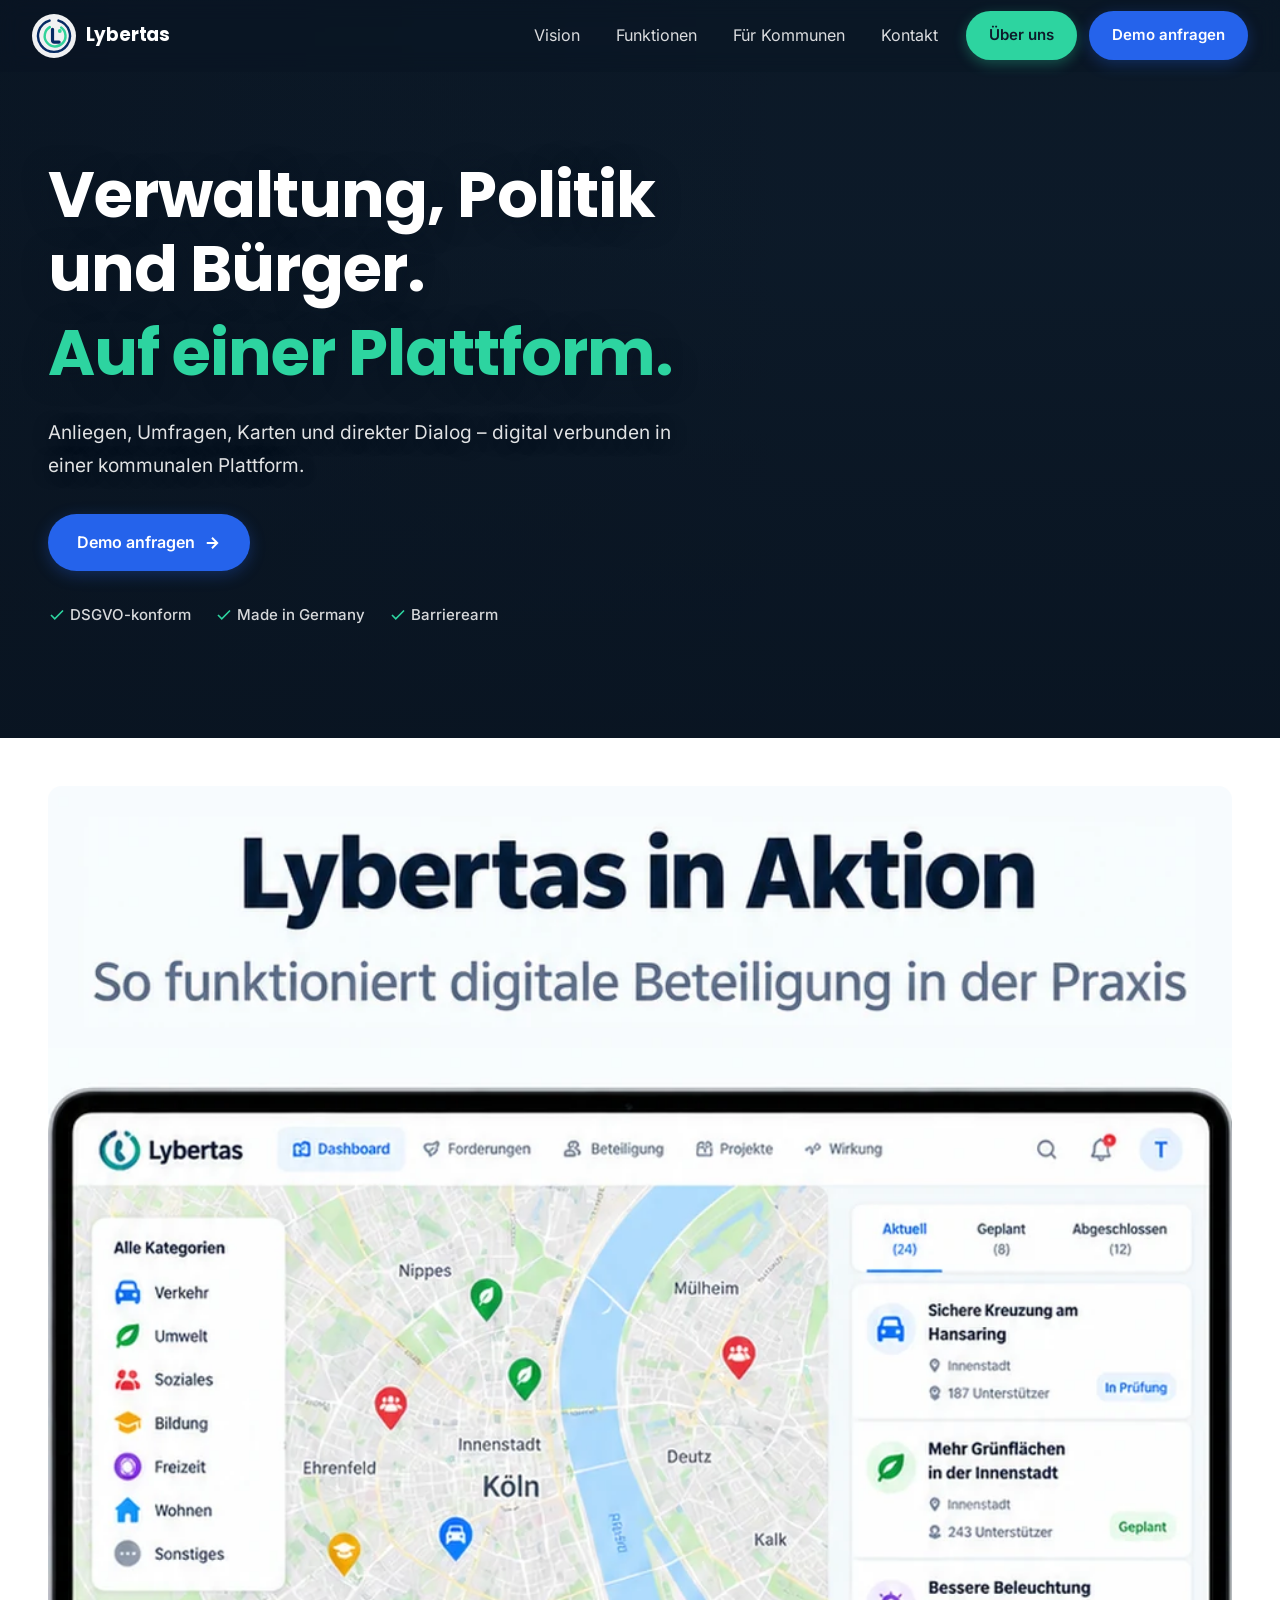
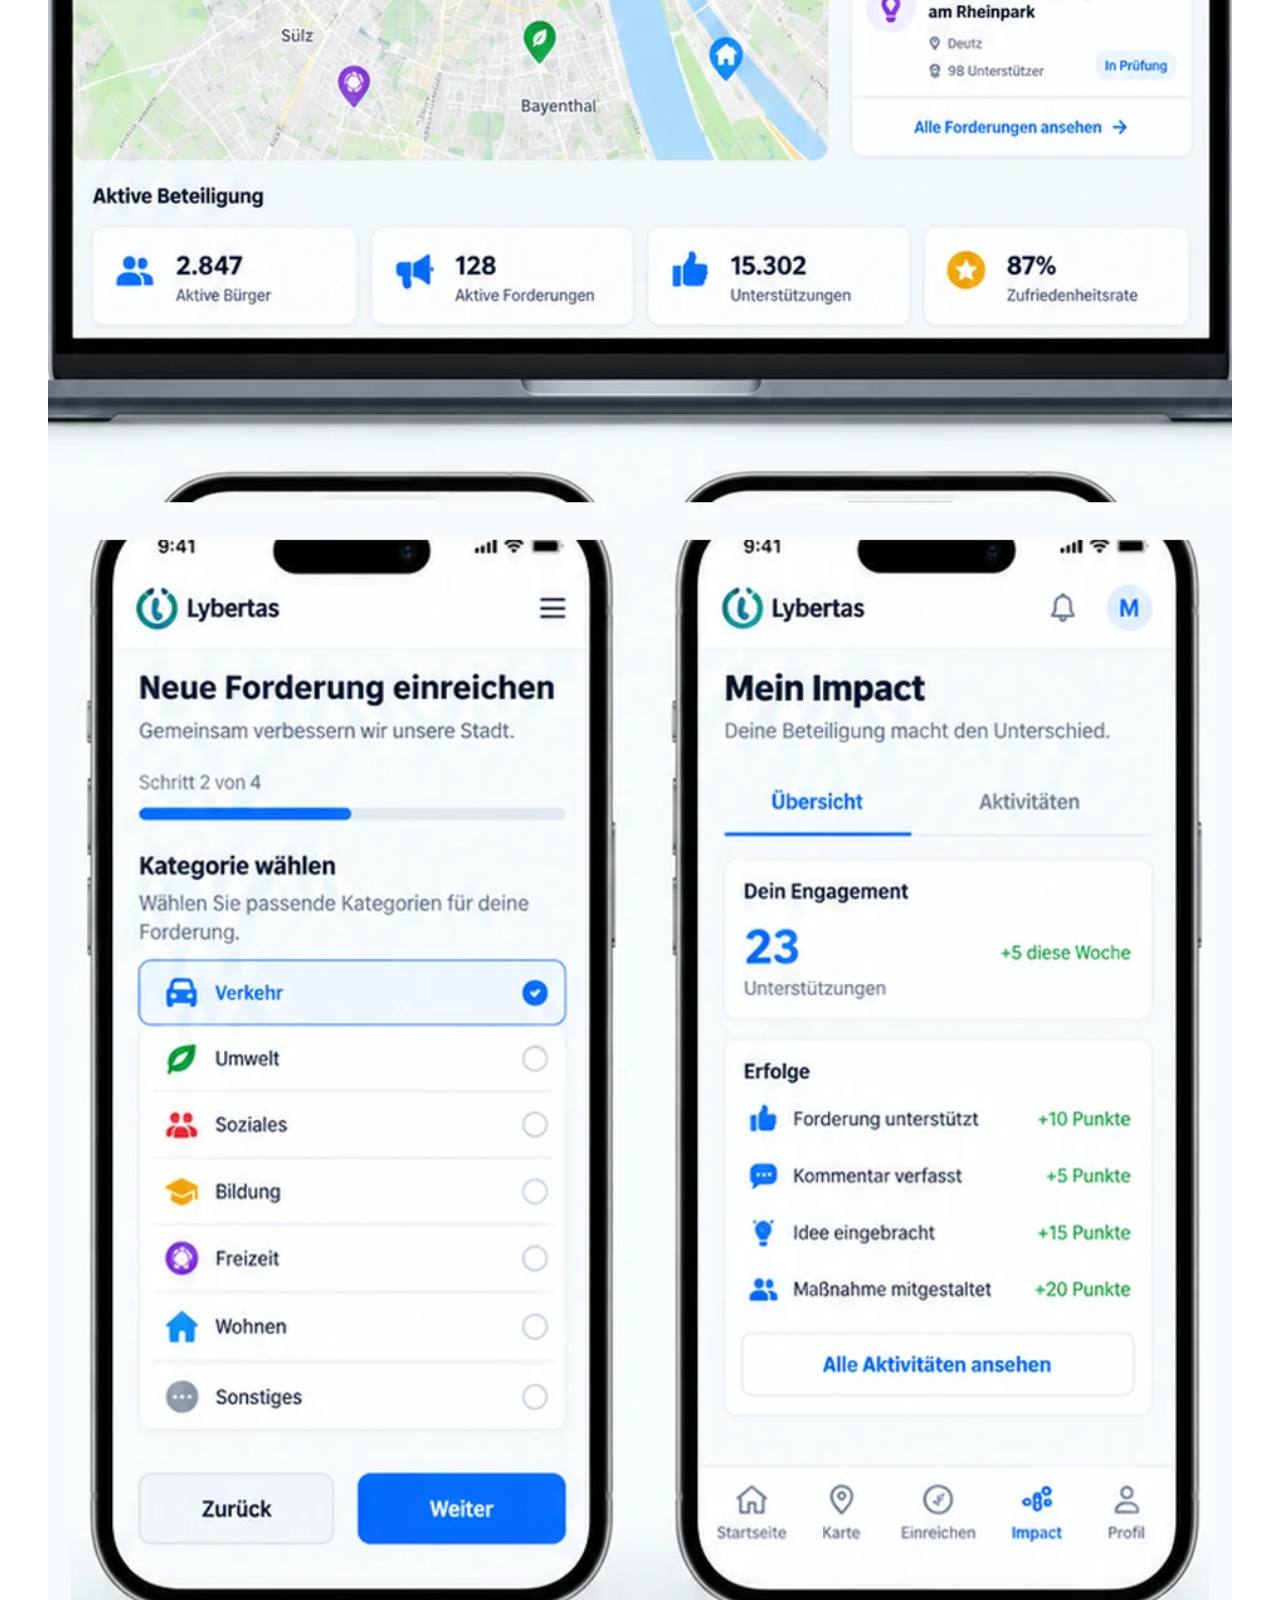
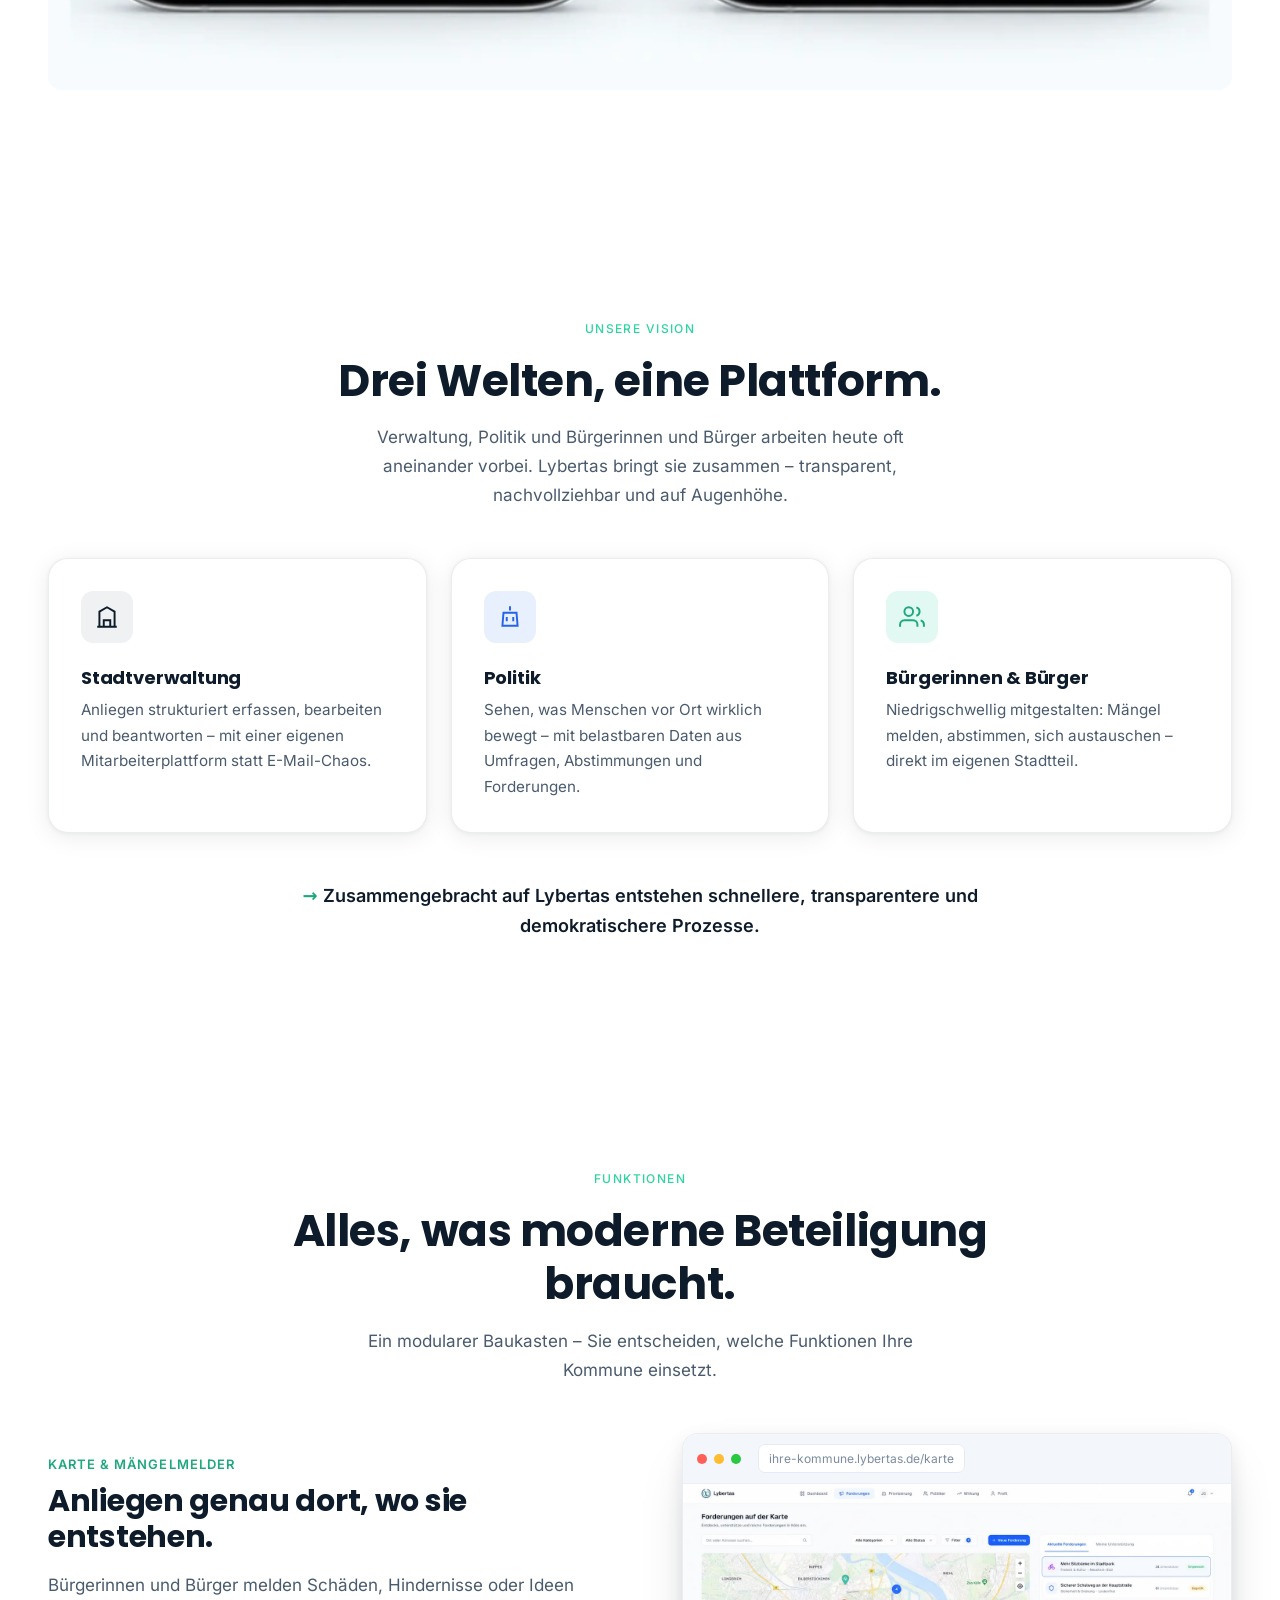
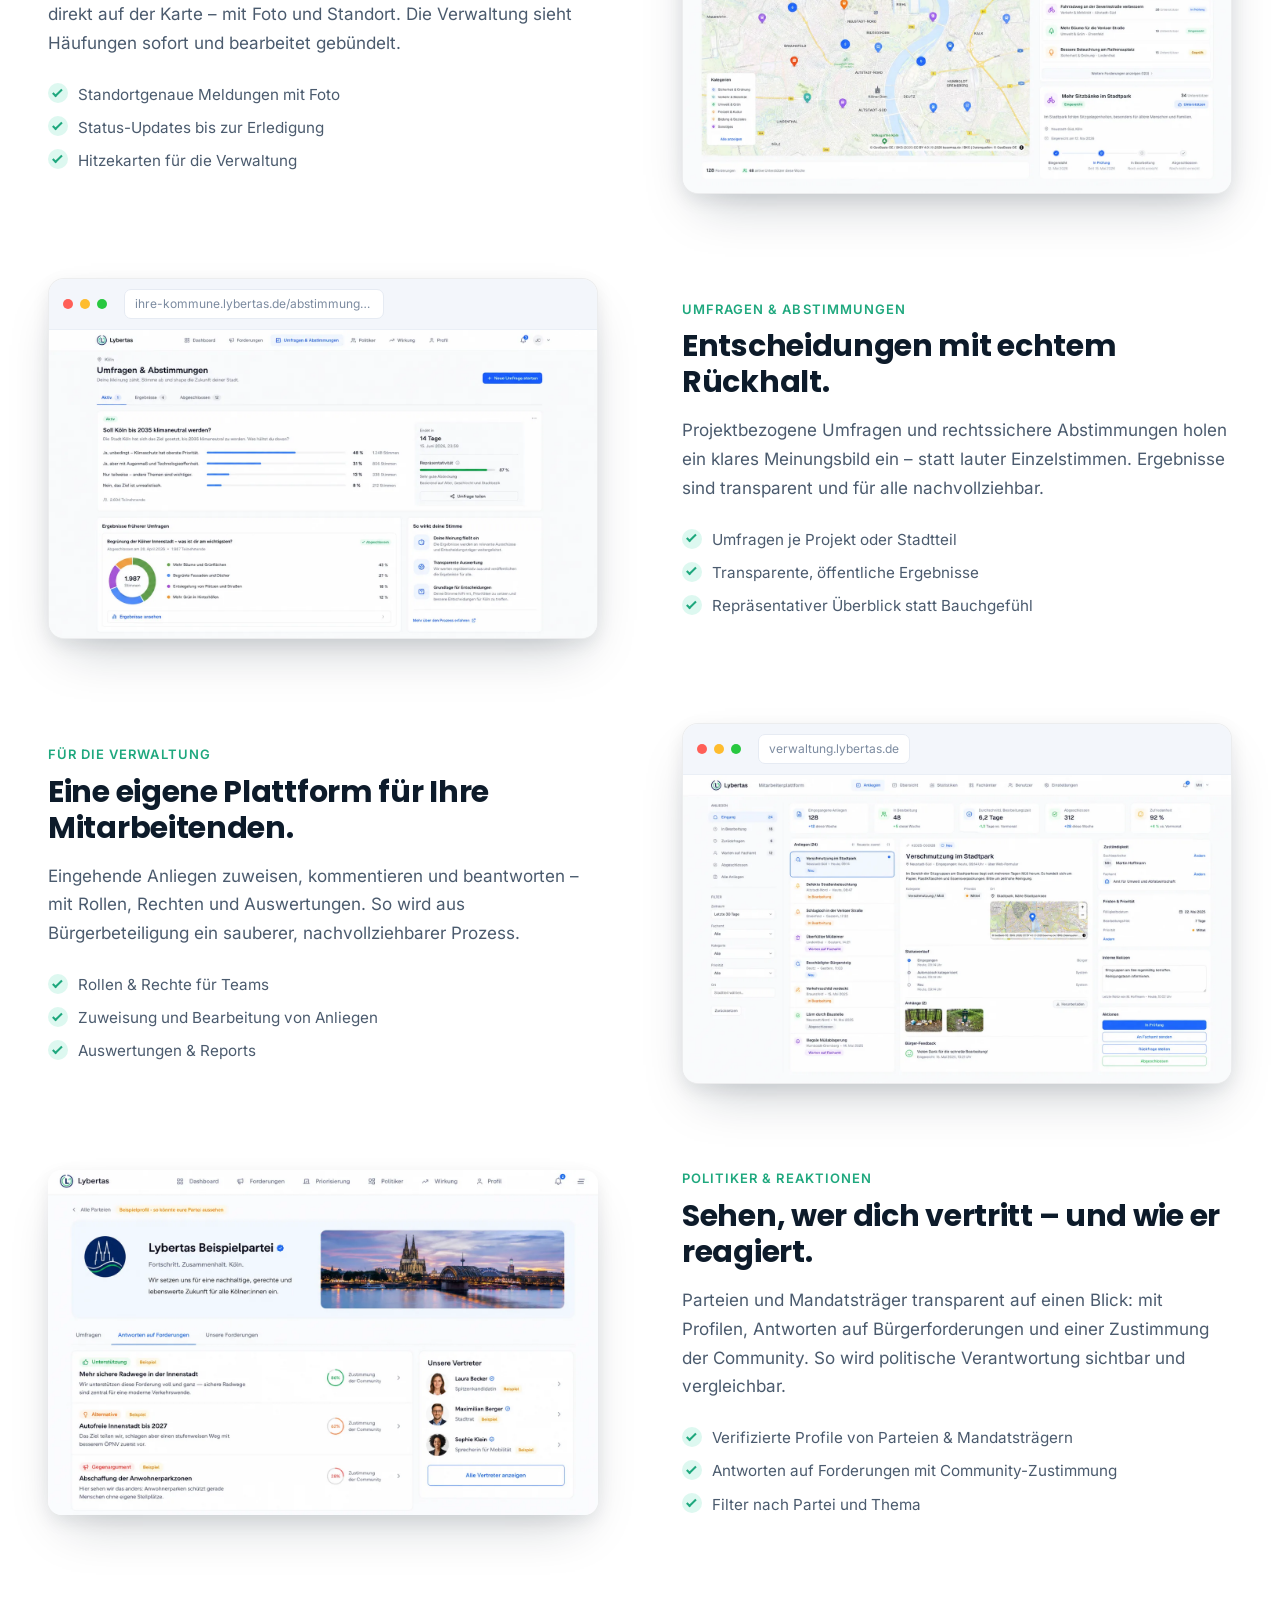
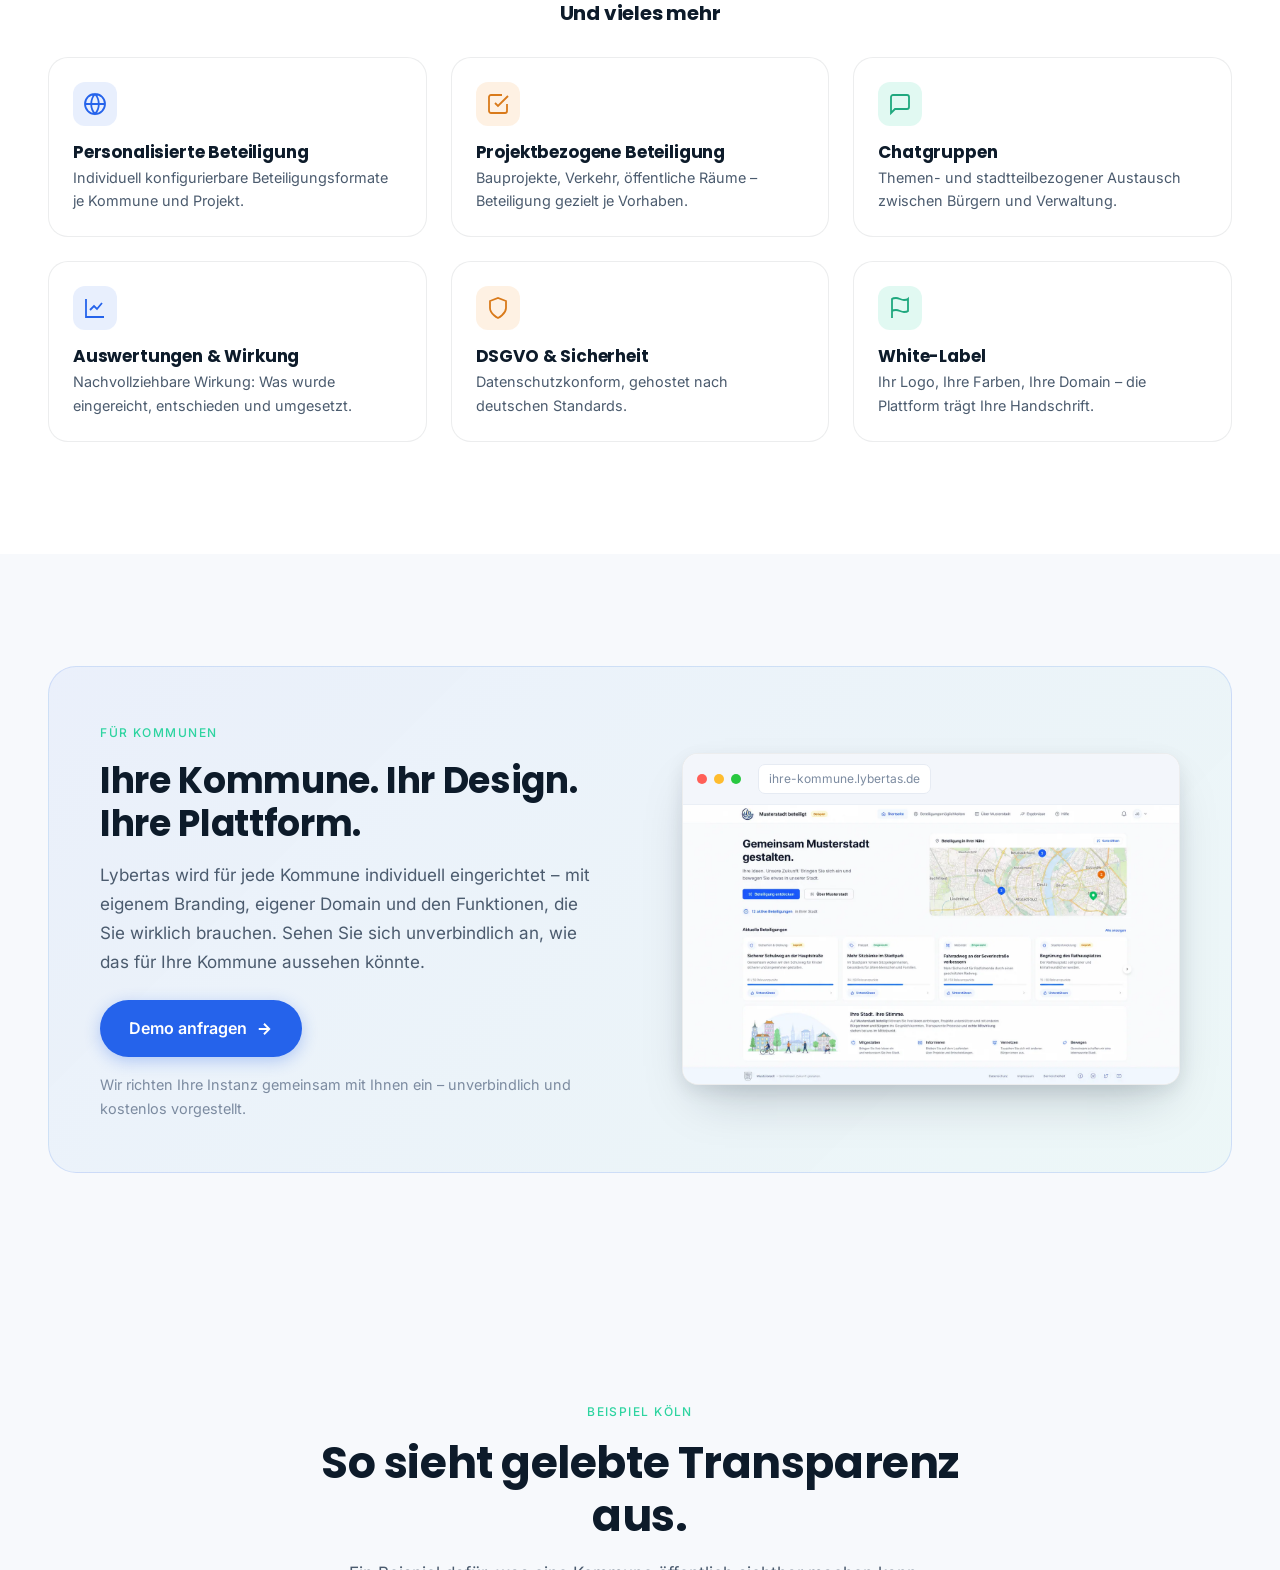
==== commit 6878fd3e: "Handy-Grafik auf volle Breite bringen Die gelieferte Vorlage hatte rund 8 Prozent Hintergrund an jed" ====
--- a/index.html
+++ b/index.html
@@ -276,10 +276,21 @@
     ============================================================ -->
     <section class="showcase-section" aria-labelledby="showcaseTitle">
       <div class="container">
+        <!-- Beide Fassungen der Grafik tragen den Titel selbst, der Textblock
+             ist deshalb nur fuer Screenreader da. -->
         <h2 id="showcaseTitle" class="sr-only">Lybertas in Aktion – so funktioniert digitale Beteiligung in der Praxis</h2>
-        <img class="mockup" src="./assets/screenshots/lybertas-in-aktion.webp"
-             alt="Lybertas in Aktion: Dashboard mit Karte auf dem Laptop sowie Forderung einreichen und Impact-Ansicht auf dem Smartphone"
-             width="1400" height="933" loading="lazy" />
+
+        <!-- Auf dem Handy die Hochkant-Fassung: Laptop oben ueber die volle
+             Breite, darunter die beiden Handy-Ansichten. So sind die
+             Oberflaechen deutlich groesser zu sehen als beim Querformat. -->
+        <picture>
+          <source media="(max-width: 767px)"
+                  srcset="./assets/screenshots/lybertas-in-aktion-mobil.webp"
+                  width="941" height="1990" />
+          <img class="mockup" src="./assets/screenshots/lybertas-in-aktion.webp"
+               alt="Lybertas in Aktion: Dashboard mit Karte auf dem Laptop sowie Forderung einreichen und Impact-Ansicht auf dem Smartphone"
+               width="1400" height="933" loading="lazy" />
+        </picture>
       </div>
     </section>
 
--- a/styles.css
+++ b/styles.css
@@ -1965,6 +1965,33 @@
   max-width: 1080px;
   margin: 0 auto;
   box-shadow: none;
+}
+
+/* ---- Handy: Hochkant-Fassung randlos und moeglichst gross ----
+   Die Grafik laeuft von Kante zu Kante, weil die seitliche Polsterung
+   des Containers die Oberflaechen sonst zu klein macht. Der
+   Sektionsgrund entspricht dem Grafikhintergrund, damit an den Kanten
+   keine Naht sichtbar wird. */
+@media (max-width: 767px) {
+  .showcase-section {
+    background: #f7fcfe;
+    padding: 0 0 var(--space-lg);
+  }
+
+  .showcase-section > .container {
+    padding-left: 0;
+    padding-right: 0;
+  }
+
+  .showcase-section .mockup {
+    max-width: none;
+    width: 100%;
+    border-radius: 0;
+  }
+
+  /* Der folgende Abschnitt ruecht naeher heran, damit die Grafik nicht
+     in einer grossen Leerflaeche steht. */
+  .vision-section { padding-top: var(--space-2xl); }
 }
 
 /* ============================================================
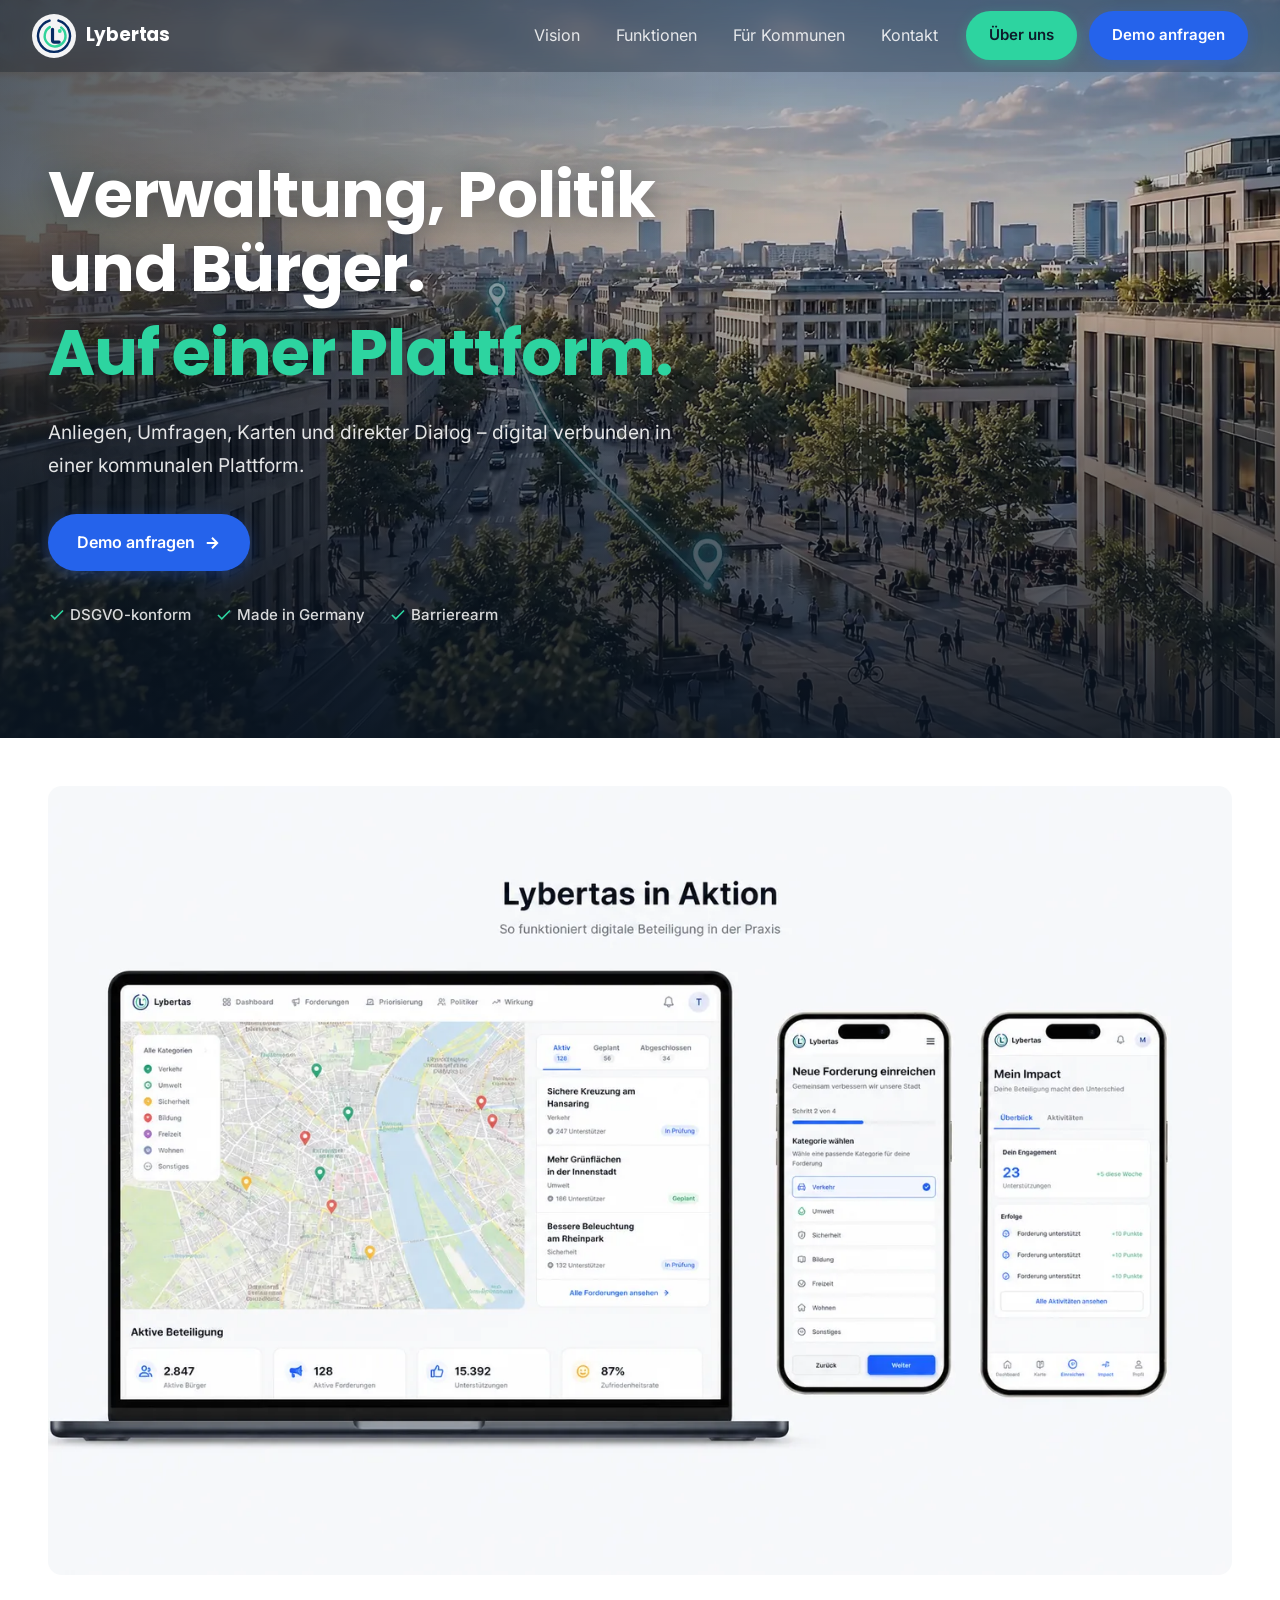
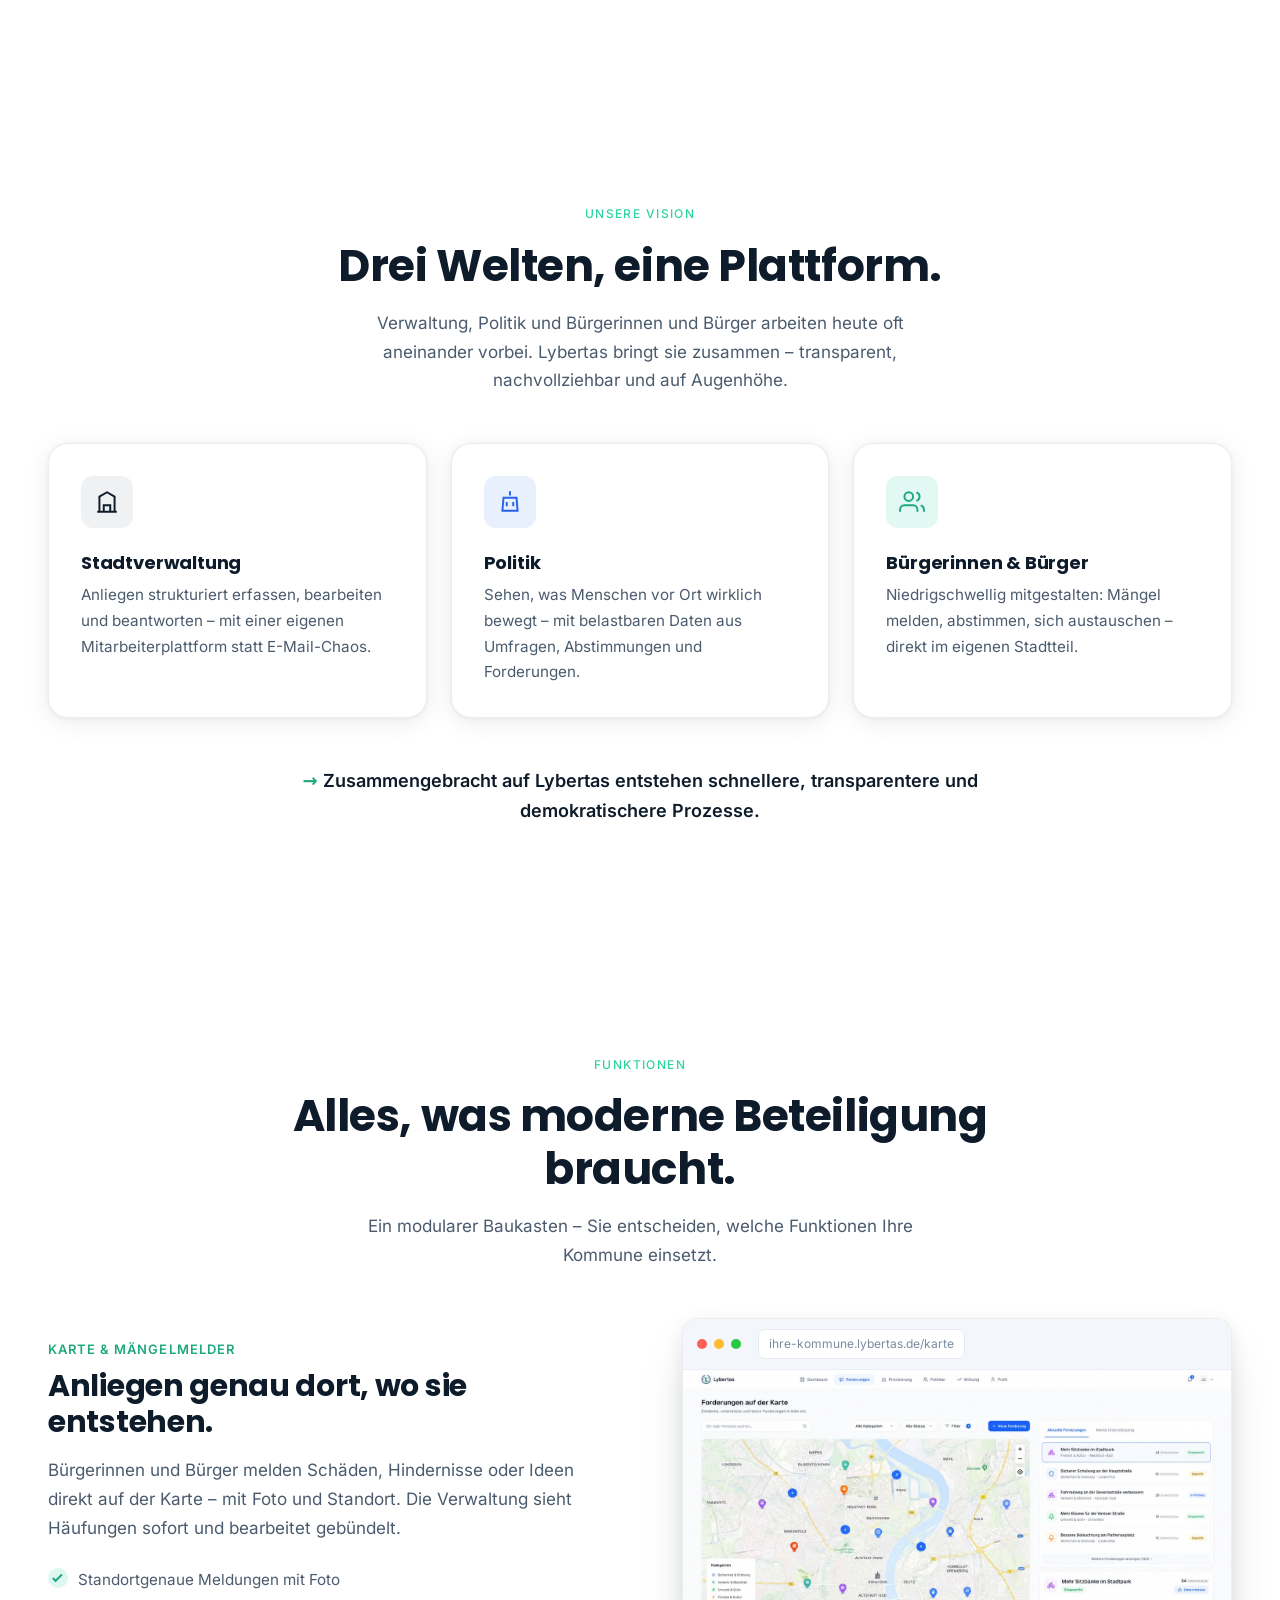
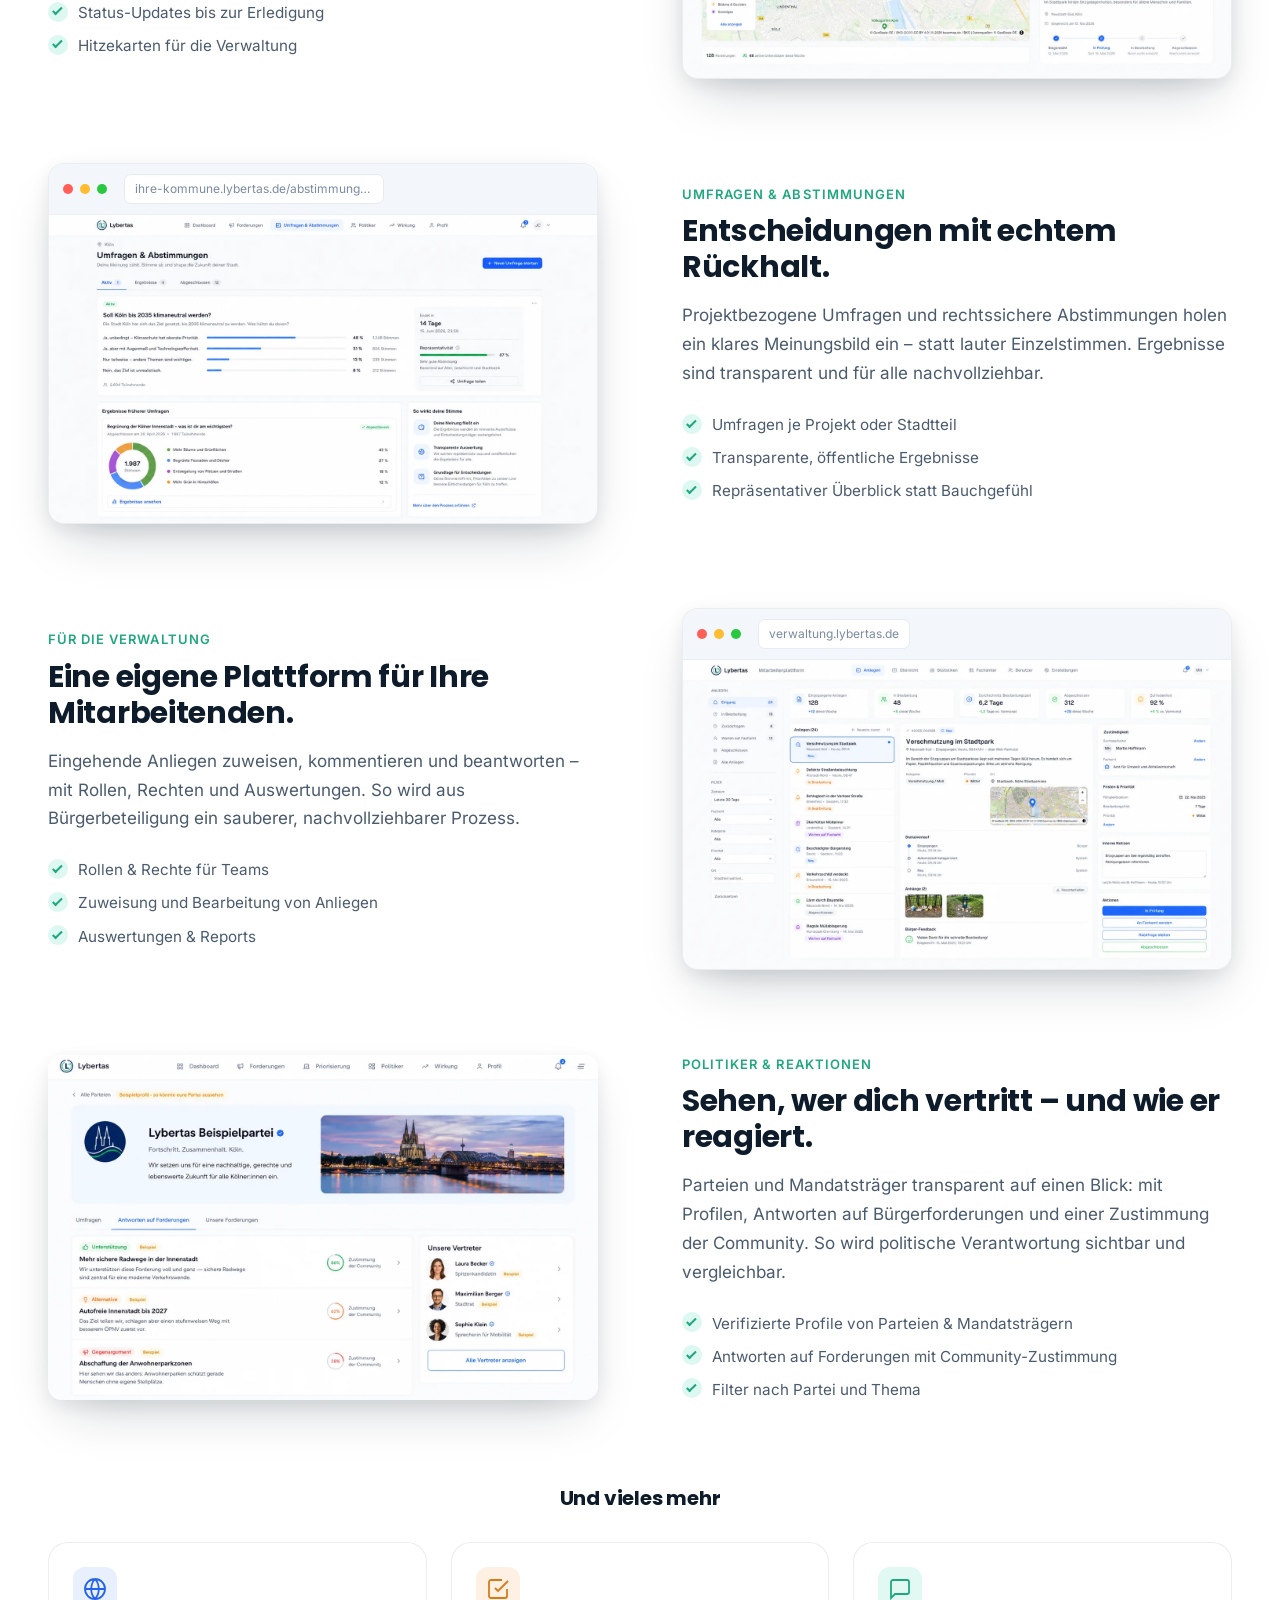
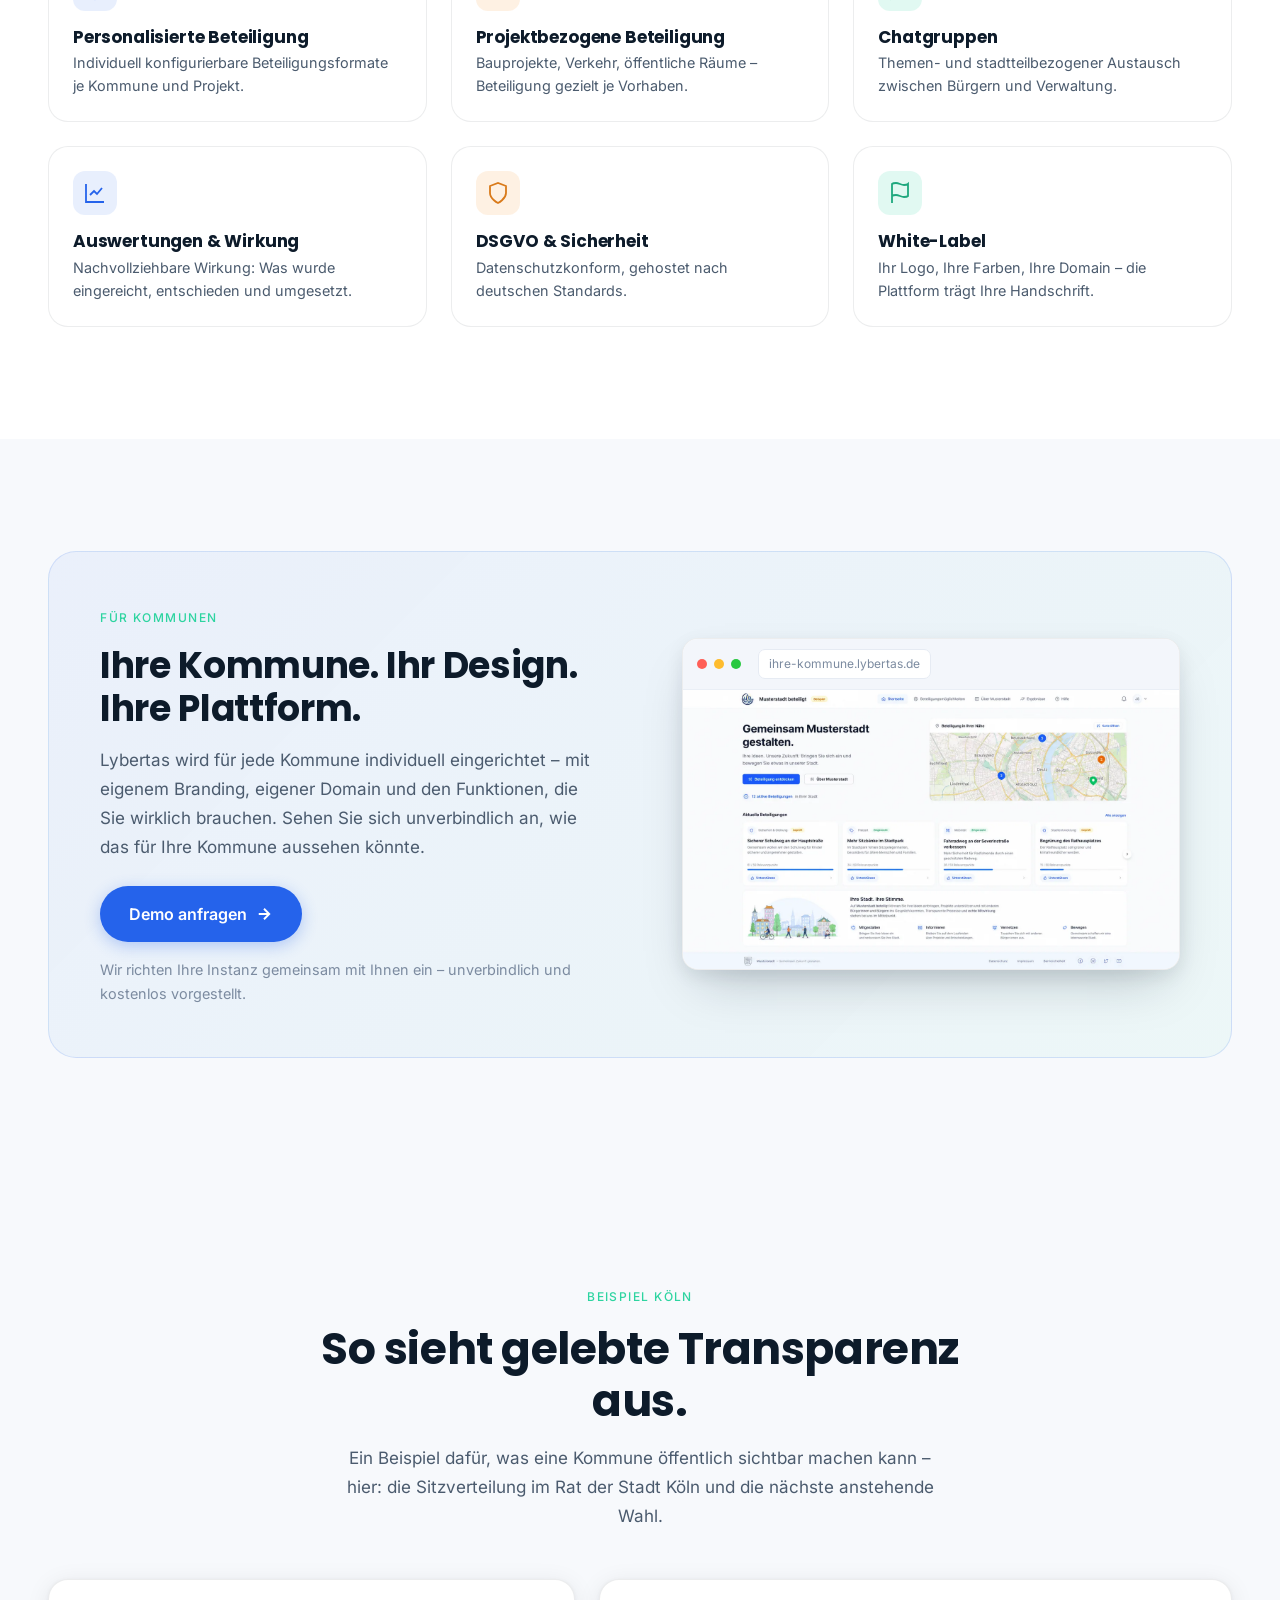
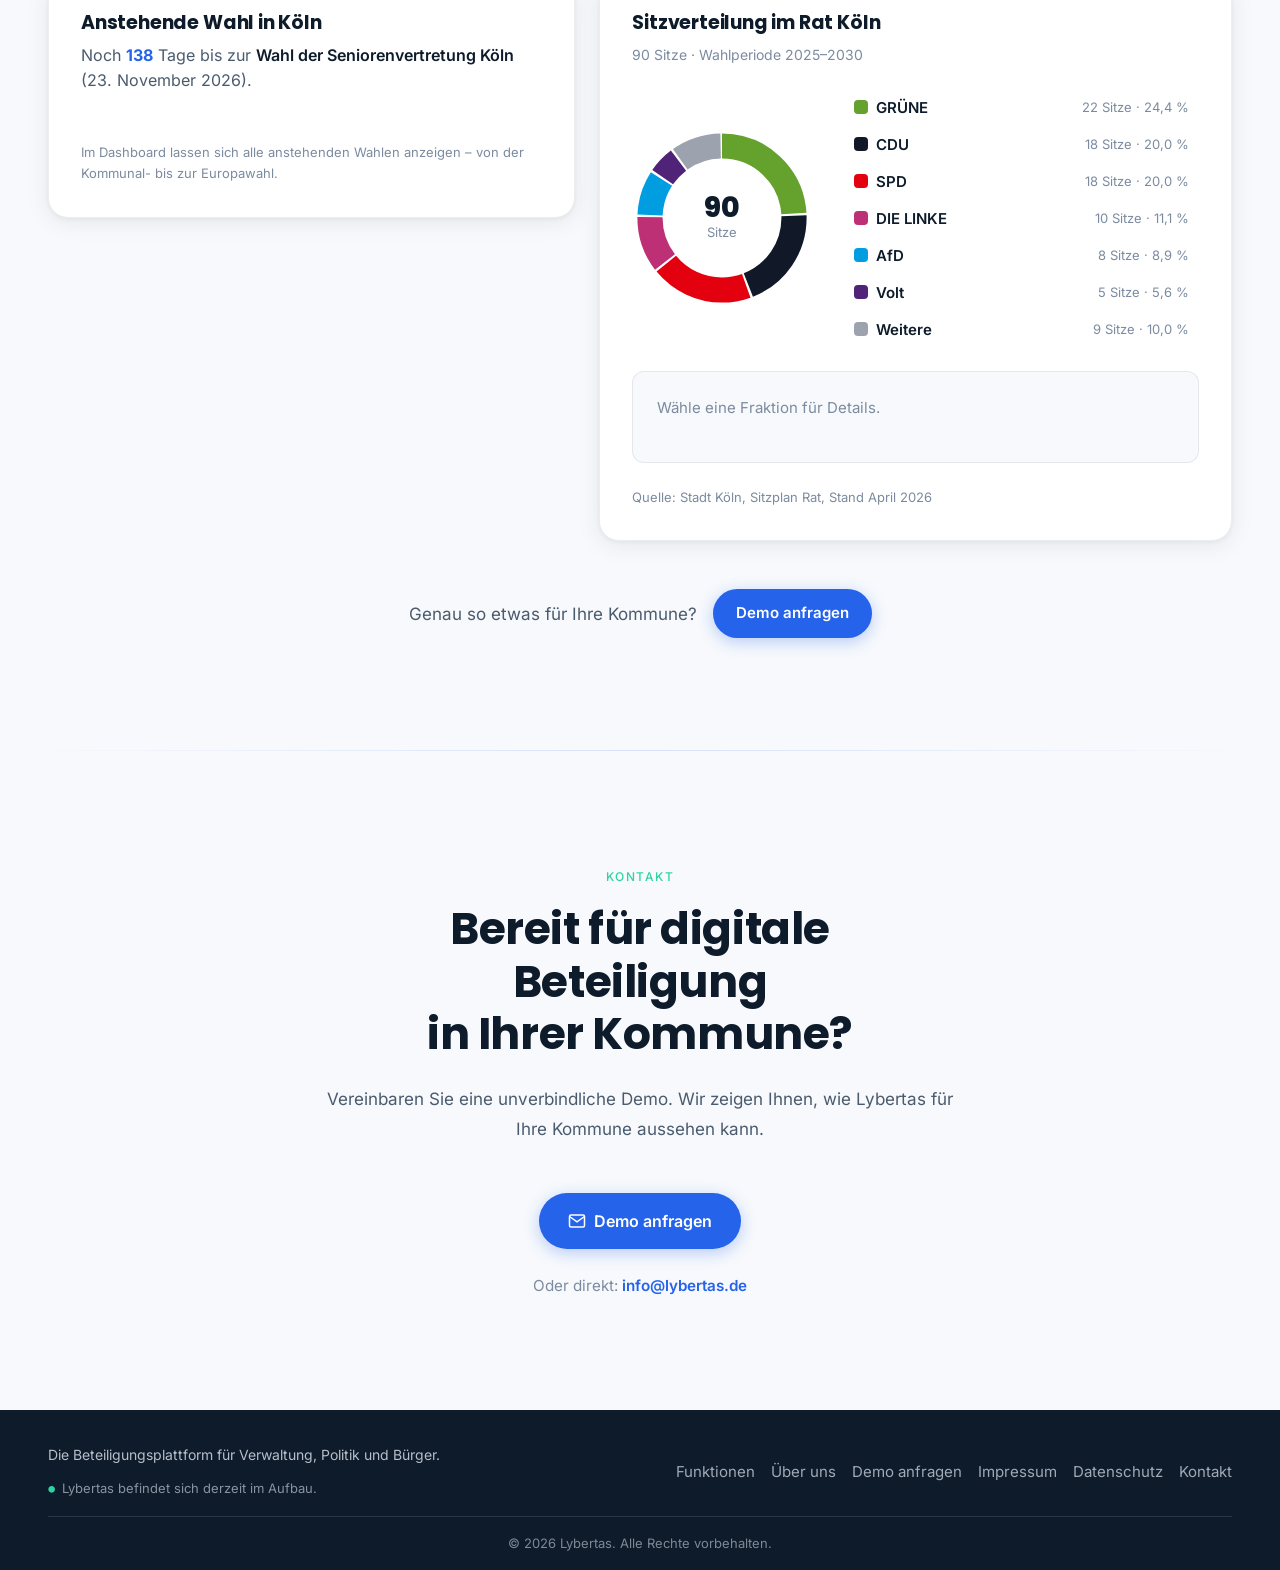
==== commit e1c43fb6: "Handy-Grafik ersetzen und Ueberschrift als echten Text setzen - Neue gelieferte Vorlage eingesetzt; " ====
--- a/index.html
+++ b/index.html
@@ -276,9 +276,14 @@
     ============================================================ -->
     <section class="showcase-section" aria-labelledby="showcaseTitle">
       <div class="container">
-        <!-- Beide Fassungen der Grafik tragen den Titel selbst, der Textblock
-             ist deshalb nur fuer Screenreader da. -->
-        <h2 id="showcaseTitle" class="sr-only">Lybertas in Aktion – so funktioniert digitale Beteiligung in der Praxis</h2>
+        <!-- Ueberschrift: Die Handy-Fassung der Grafik hat keinen eingebauten
+             Titel mehr, dort wird er als echter Text gesetzt. Die
+             Desktop-Grafik traegt ihn weiterhin selbst – deshalb ist der
+             Block dort nur fuer Screenreader vorhanden. -->
+        <div class="showcase-head">
+          <h2 id="showcaseTitle" class="section-title">Lybertas in Aktion</h2>
+          <p class="section-subtitle">So funktioniert digitale Beteiligung in der Praxis</p>
+        </div>
 
         <!-- Auf dem Handy die Hochkant-Fassung: Laptop oben ueber die volle
              Breite, darunter die beiden Handy-Ansichten. So sind die
@@ -286,7 +291,7 @@
         <picture>
           <source media="(max-width: 767px)"
                   srcset="./assets/screenshots/lybertas-in-aktion-mobil.webp"
-                  width="941" height="1990" />
+                  width="1086" height="1756" />
           <img class="mockup" src="./assets/screenshots/lybertas-in-aktion.webp"
                alt="Lybertas in Aktion: Dashboard mit Karte auf dem Laptop sowie Forderung einreichen und Impact-Ansicht auf dem Smartphone"
                width="1400" height="933" loading="lazy" />
--- a/styles.css
+++ b/styles.css
@@ -1967,6 +1967,20 @@
   box-shadow: none;
 }
 
+/* Auf dem Desktop traegt die Grafik den Titel selbst – der Textblock ist
+   dort nur fuer Screenreader da (gleiche Technik wie .sr-only). */
+.showcase-head {
+  position: absolute;
+  width: 1px;
+  height: 1px;
+  padding: 0;
+  margin: -1px;
+  overflow: hidden;
+  clip: rect(0,0,0,0);
+  white-space: nowrap;
+  border: 0;
+}
+
 /* ---- Handy: Hochkant-Fassung randlos und moeglichst gross ----
    Die Grafik laeuft von Kante zu Kante, weil die seitliche Polsterung
    des Containers die Oberflaechen sonst zu klein macht. Der
@@ -1974,8 +1988,8 @@
    keine Naht sichtbar wird. */
 @media (max-width: 767px) {
   .showcase-section {
-    background: #f7fcfe;
-    padding: 0 0 var(--space-lg);
+    background: #fefefe;
+    padding: var(--space-2xl) 0 var(--space-lg);
   }
 
   .showcase-section > .container {
@@ -1987,6 +2001,27 @@
     max-width: none;
     width: 100%;
     border-radius: 0;
+  }
+
+  /* Ueberschrift wie in den uebrigen Abschnitten, nur enger gesetzt */
+  .showcase-head {
+    position: static;
+    width: auto;
+    height: auto;
+    margin: 0 0 var(--space-xl);
+    overflow: visible;
+    clip: auto;
+    white-space: normal;
+    padding: 0 var(--space-lg);
+    text-align: center;
+  }
+
+  .showcase-head .section-title { margin-bottom: var(--space-sm); }
+
+  .showcase-head .section-subtitle {
+    margin: 0 auto;
+    max-width: 34ch;
+    text-wrap: balance;   /* verhindert ein einzelnes Wort in der 2. Zeile */
   }
 
   /* Der folgende Abschnitt ruecht naeher heran, damit die Grafik nicht
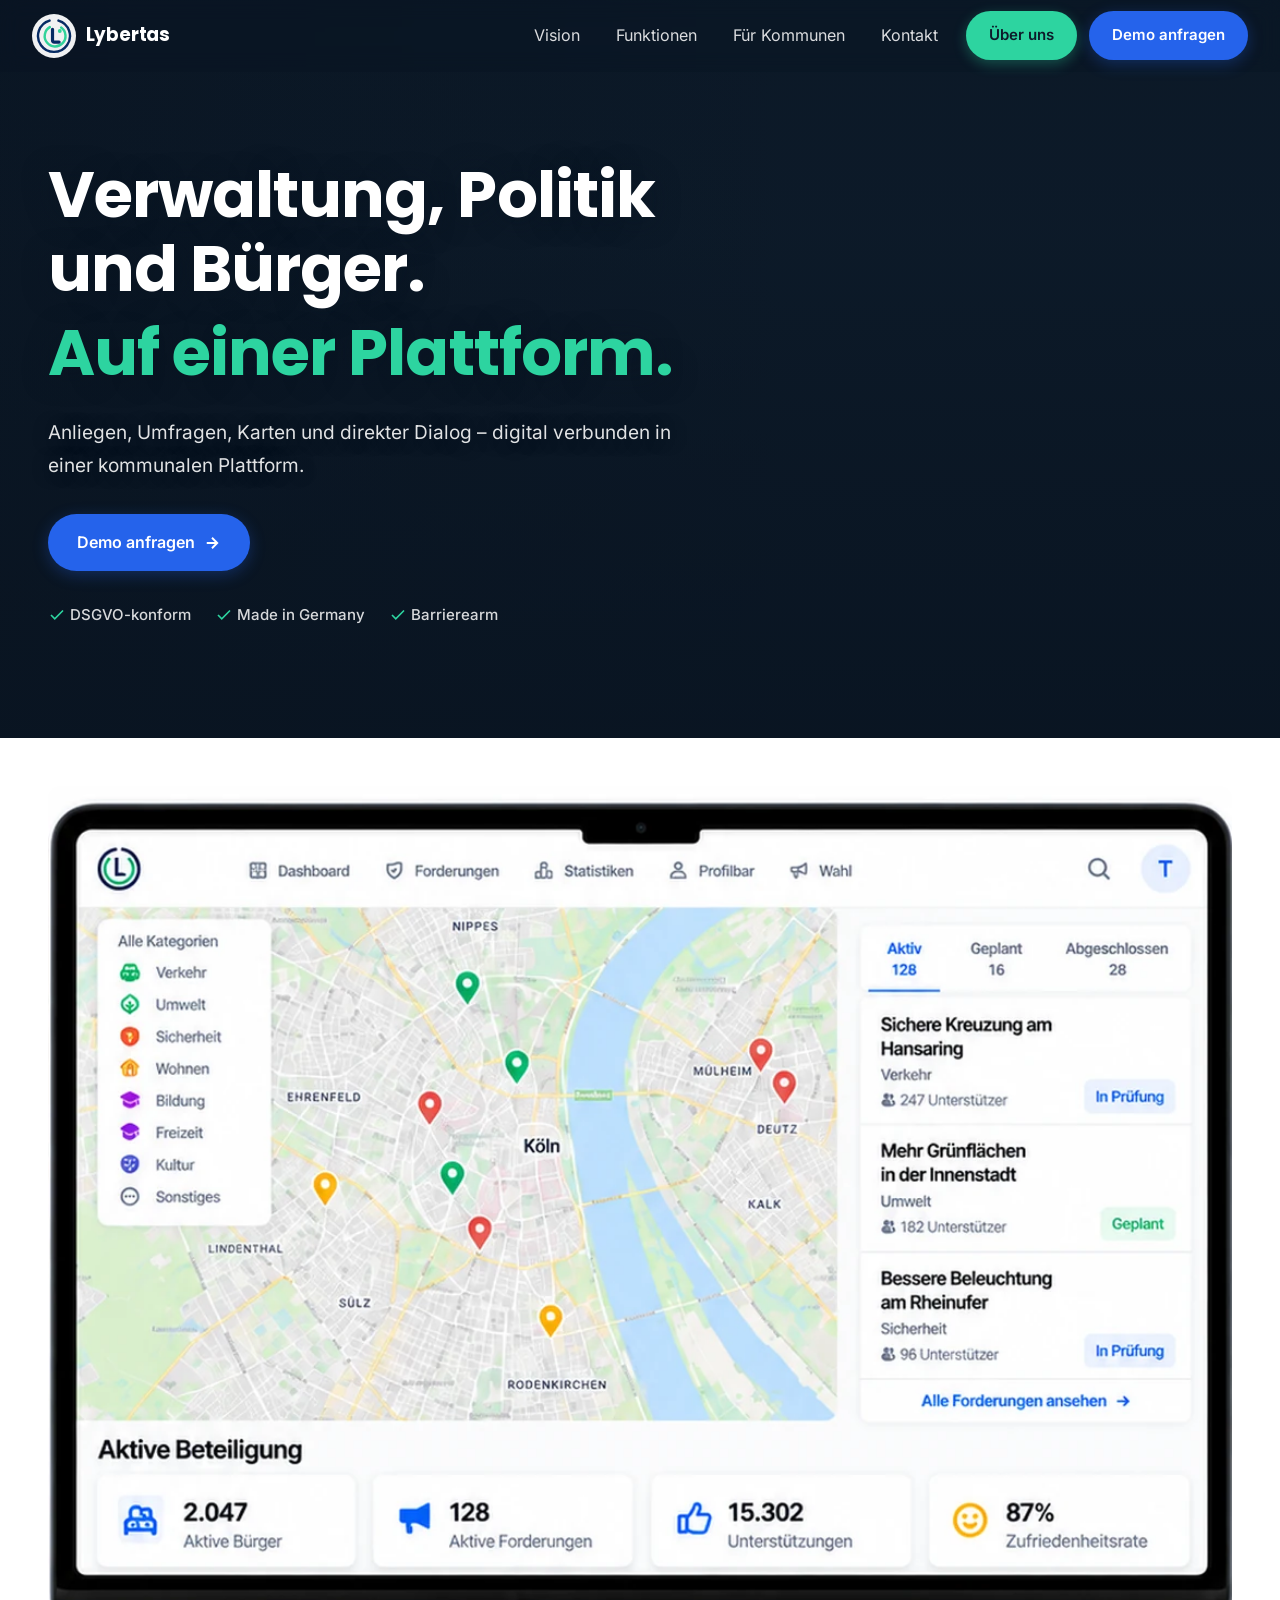
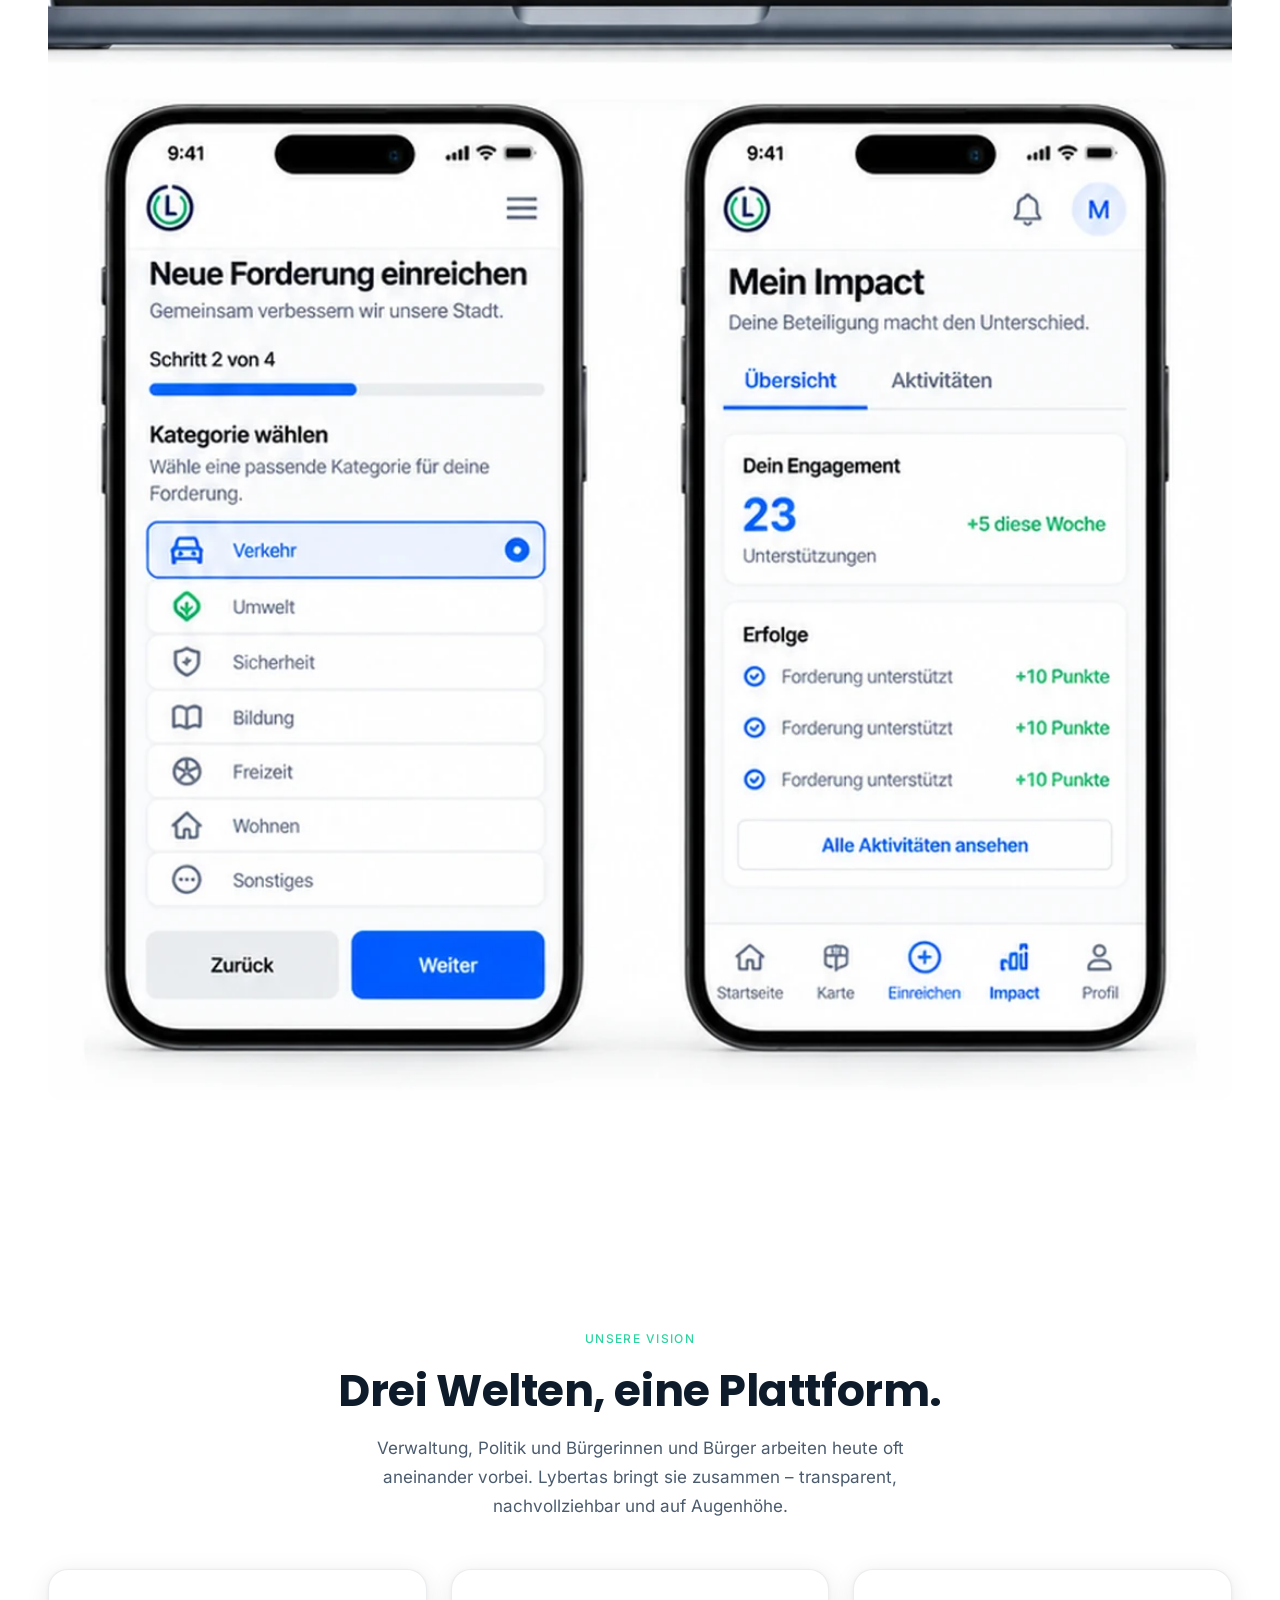
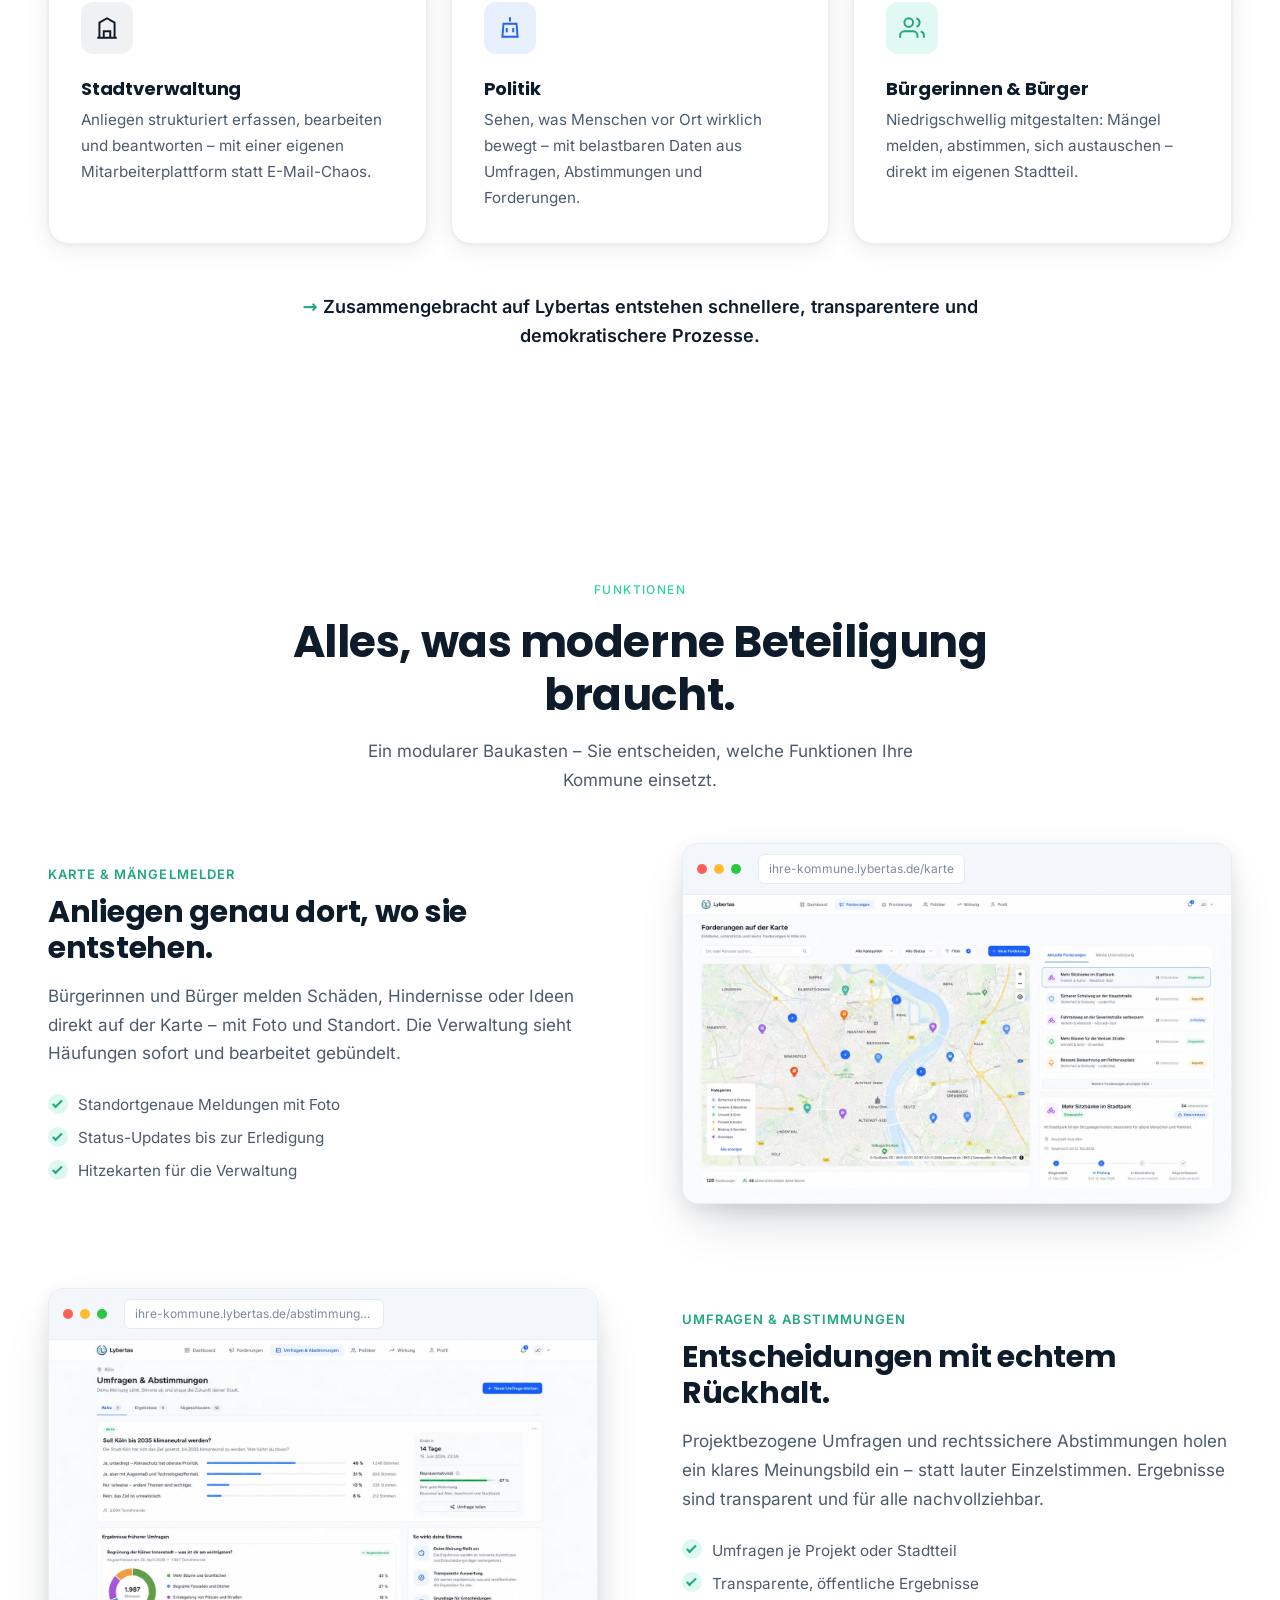
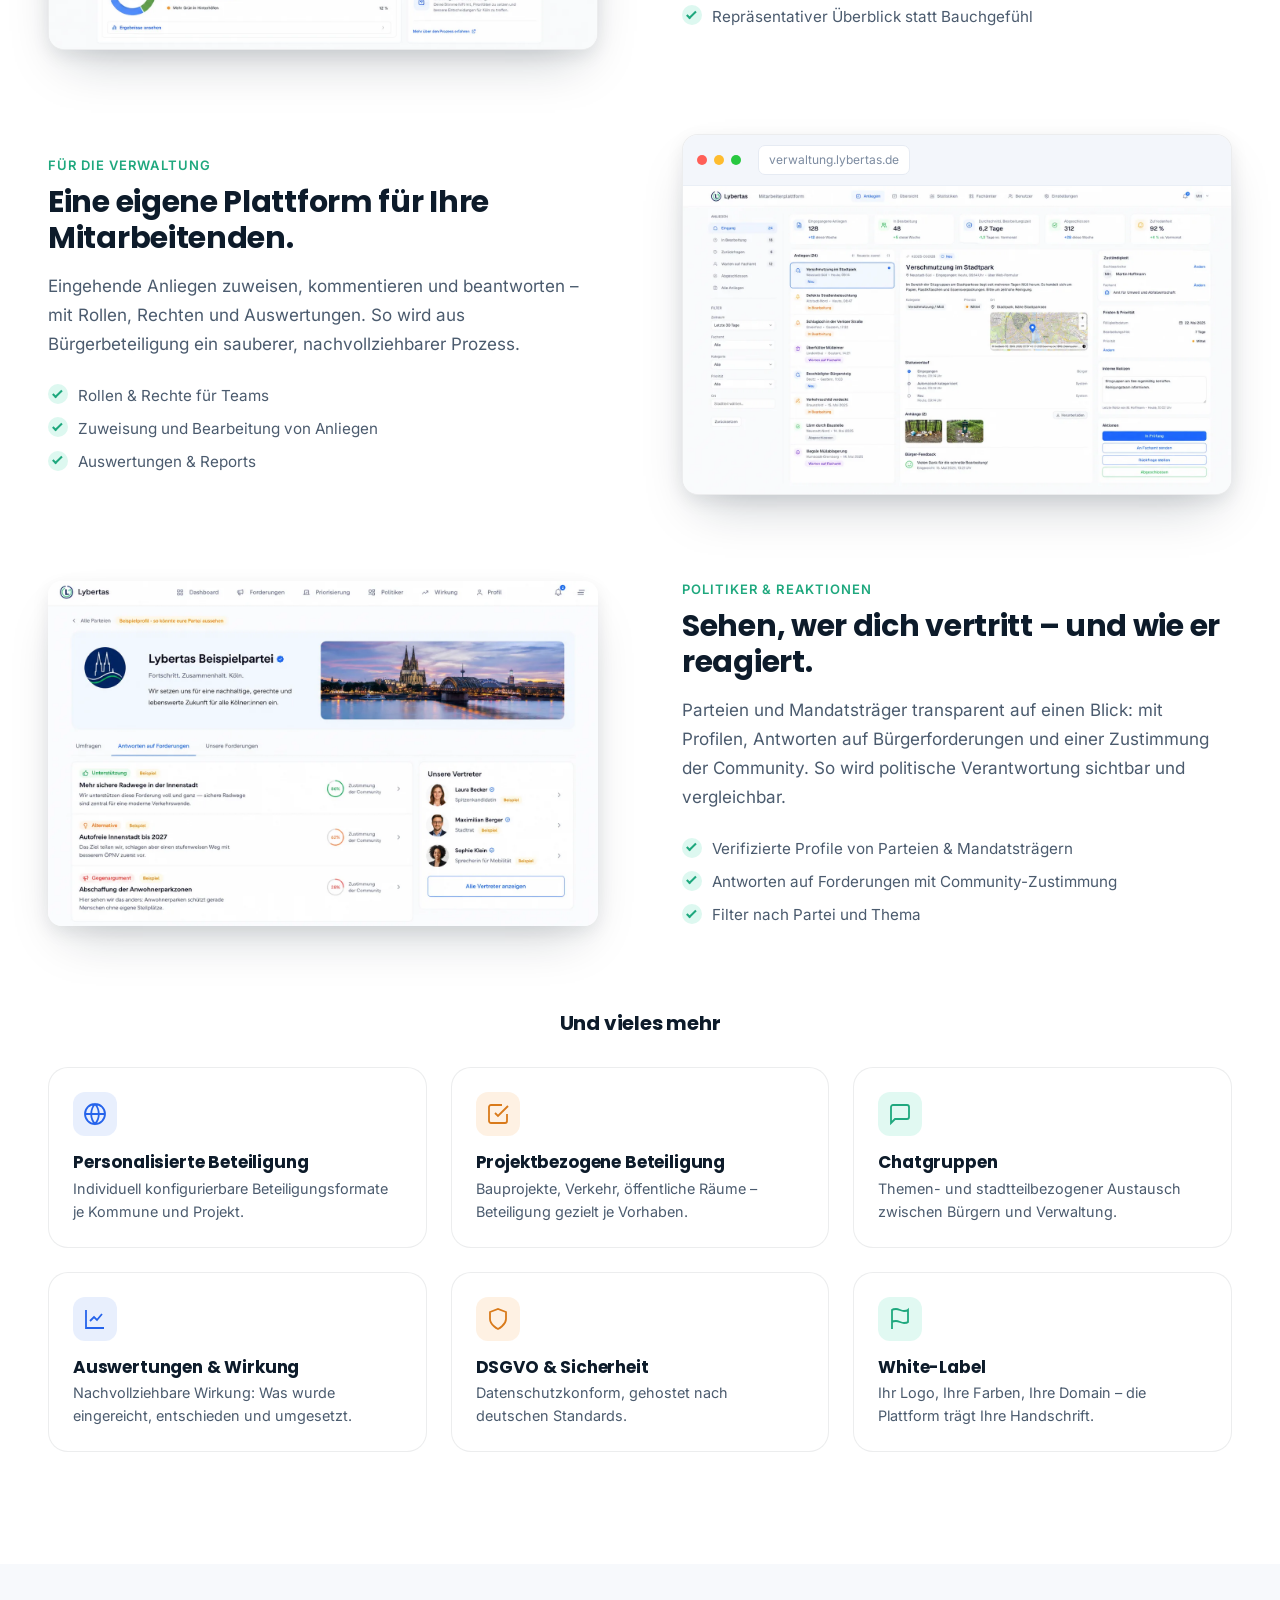
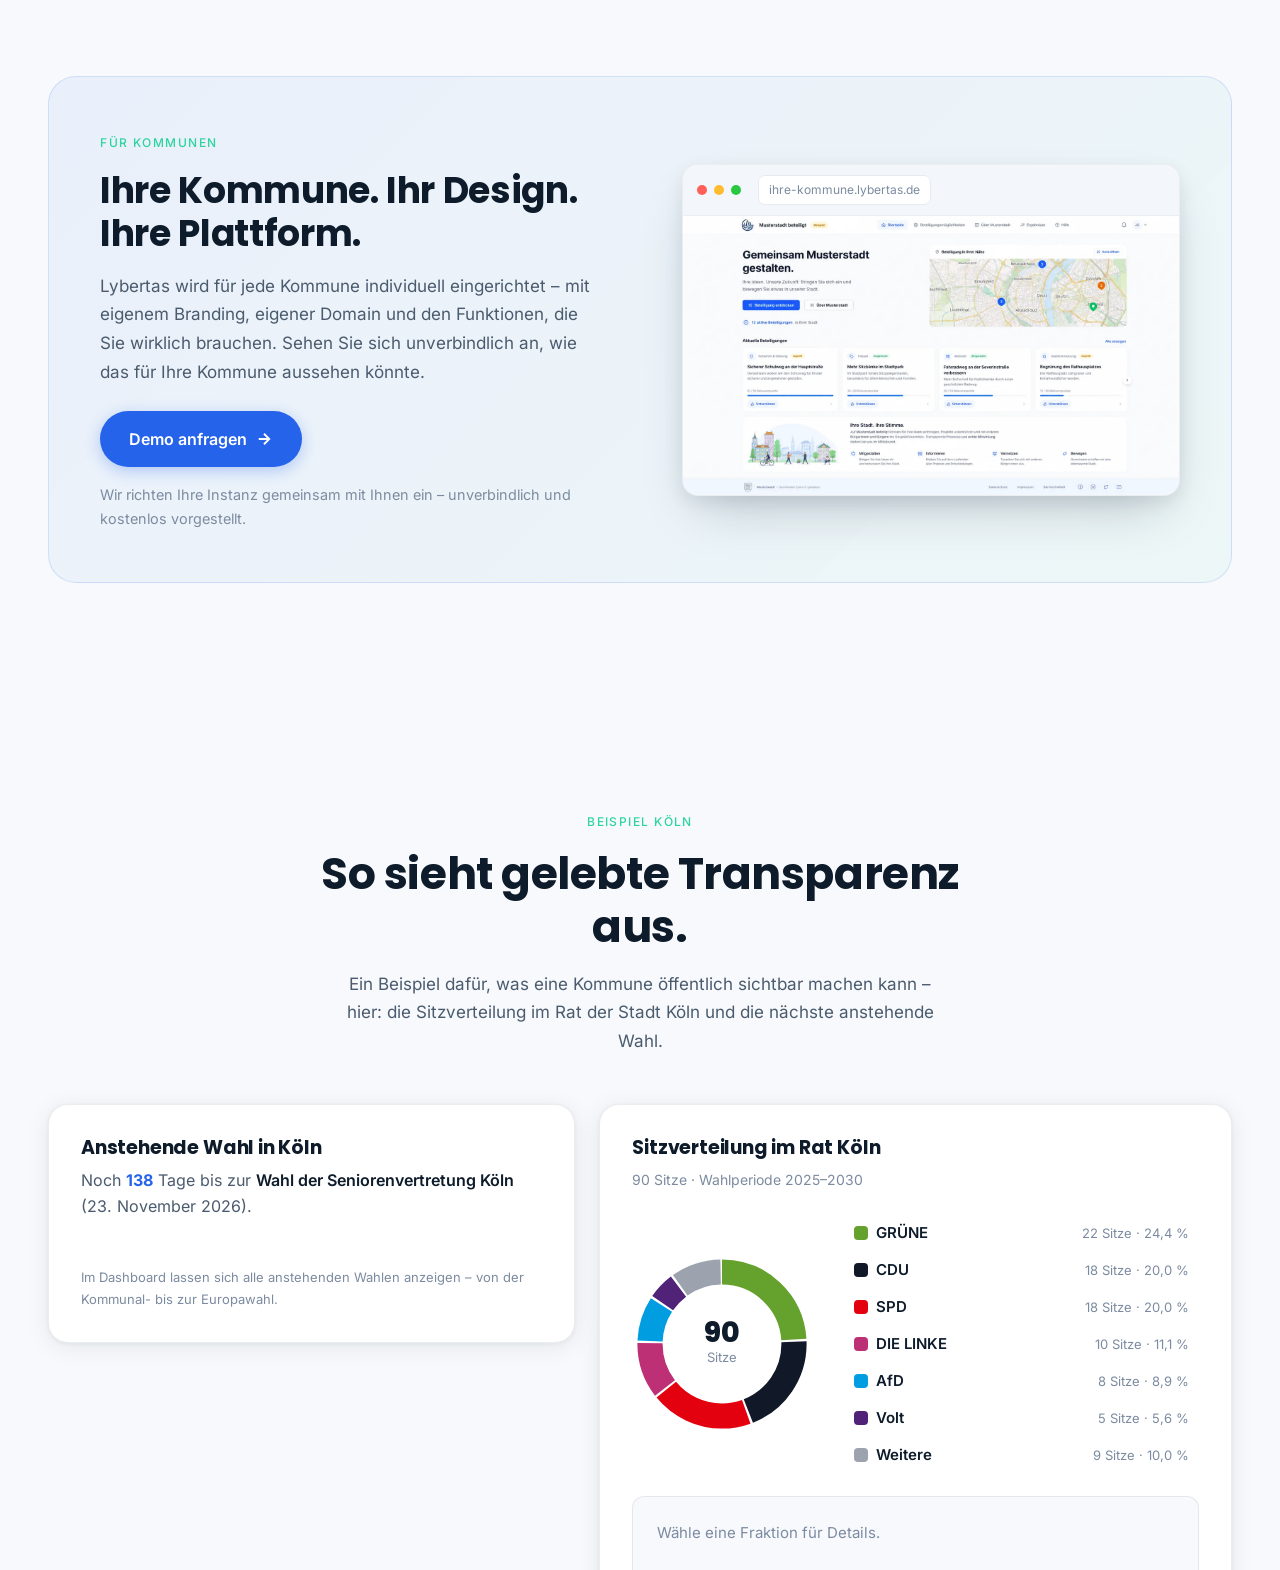
==== commit a4e9e5c4: "Showcase-Ueberschrift wie die uebrigen Abschnittskoepfe setzen - Gleiche Klasse .section-head wie be" ====
--- a/index.html
+++ b/index.html
@@ -280,7 +280,7 @@
              Titel mehr, dort wird er als echter Text gesetzt. Die
              Desktop-Grafik traegt ihn weiterhin selbst – deshalb ist der
              Block dort nur fuer Screenreader vorhanden. -->
-        <div class="showcase-head">
+        <div class="section-head showcase-head">
           <h2 id="showcaseTitle" class="section-title">Lybertas in Aktion</h2>
           <p class="section-subtitle">So funktioniert digitale Beteiligung in der Praxis</p>
         </div>
--- a/styles.css
+++ b/styles.css
@@ -1989,7 +1989,7 @@
 @media (max-width: 767px) {
   .showcase-section {
     background: #fefefe;
-    padding: var(--space-2xl) 0 var(--space-lg);
+    padding: var(--space-3xl) 0 var(--space-lg);
   }
 
   .showcase-section > .container {
@@ -2003,12 +2003,16 @@
     border-radius: 0;
   }
 
-  /* Ueberschrift wie in den uebrigen Abschnitten, nur enger gesetzt */
+  /* Ueberschrift exakt wie in den uebrigen Abschnitten: gleiche Klasse
+     .section-head, mittig, gleiche Abstaende. Die seitliche Polsterung
+     kommt hier vom Kopf selbst, weil der Container fuer die randlose
+     Grafik keine hat. */
   .showcase-head {
     position: static;
     width: auto;
     height: auto;
-    margin: 0 0 var(--space-xl);
+    max-width: 720px;
+    margin: 0 auto var(--space-2xl);
     overflow: visible;
     clip: auto;
     white-space: normal;
@@ -2016,10 +2020,7 @@
     text-align: center;
   }
 
-  .showcase-head .section-title { margin-bottom: var(--space-sm); }
-
   .showcase-head .section-subtitle {
-    margin: 0 auto;
     max-width: 34ch;
     text-wrap: balance;   /* verhindert ein einzelnes Wort in der 2. Zeile */
   }
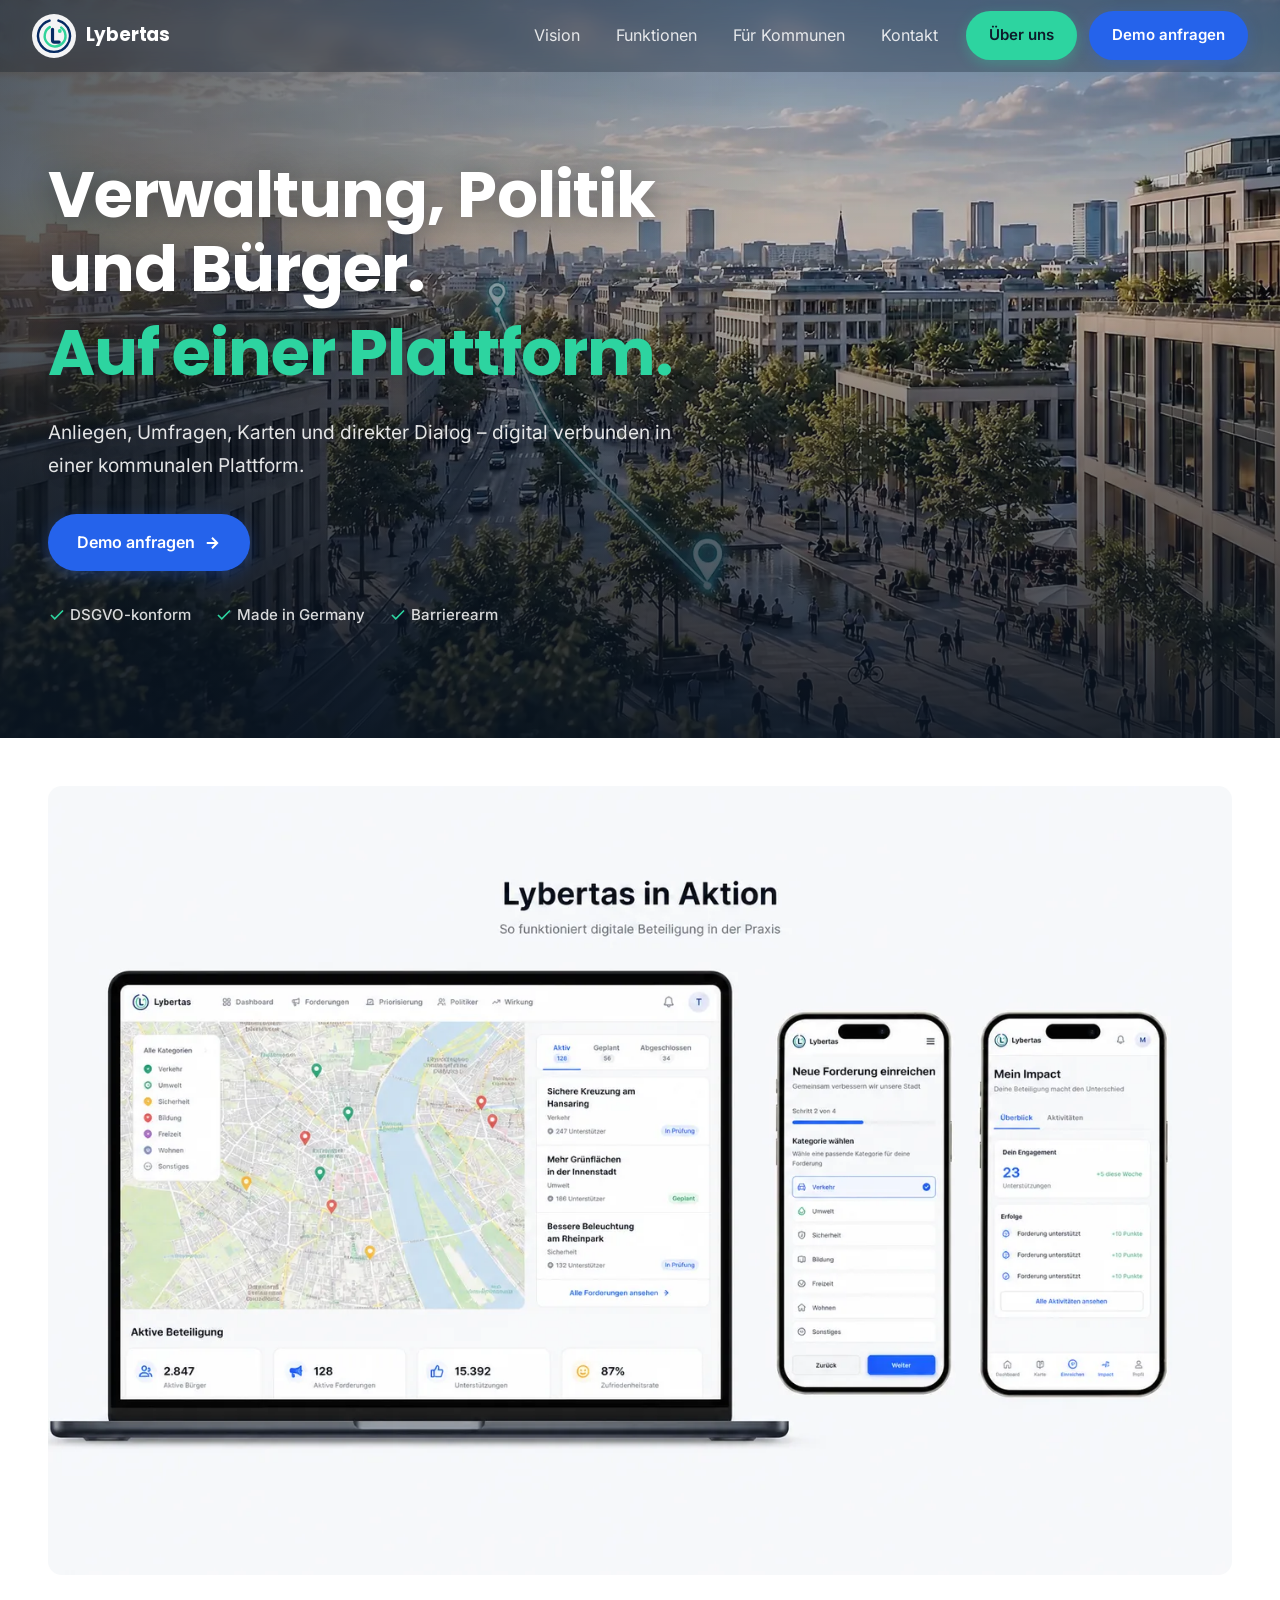
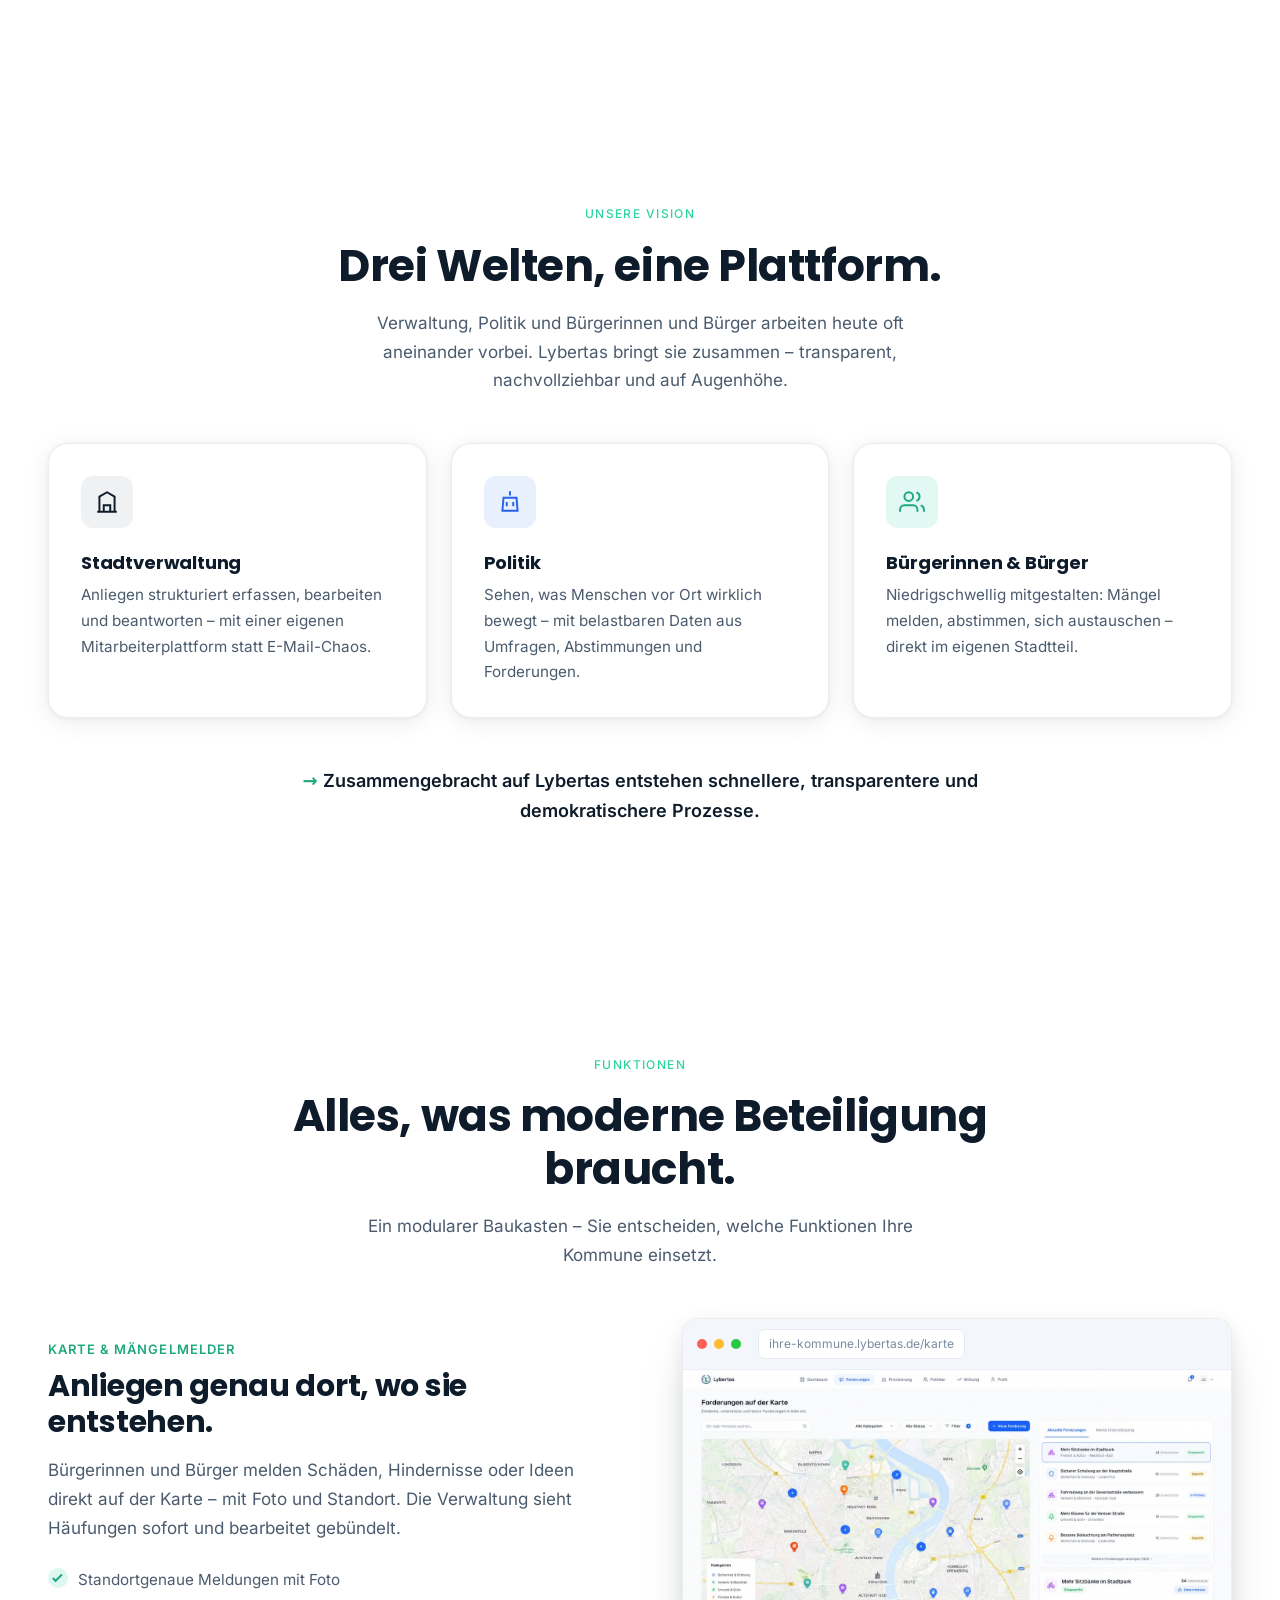
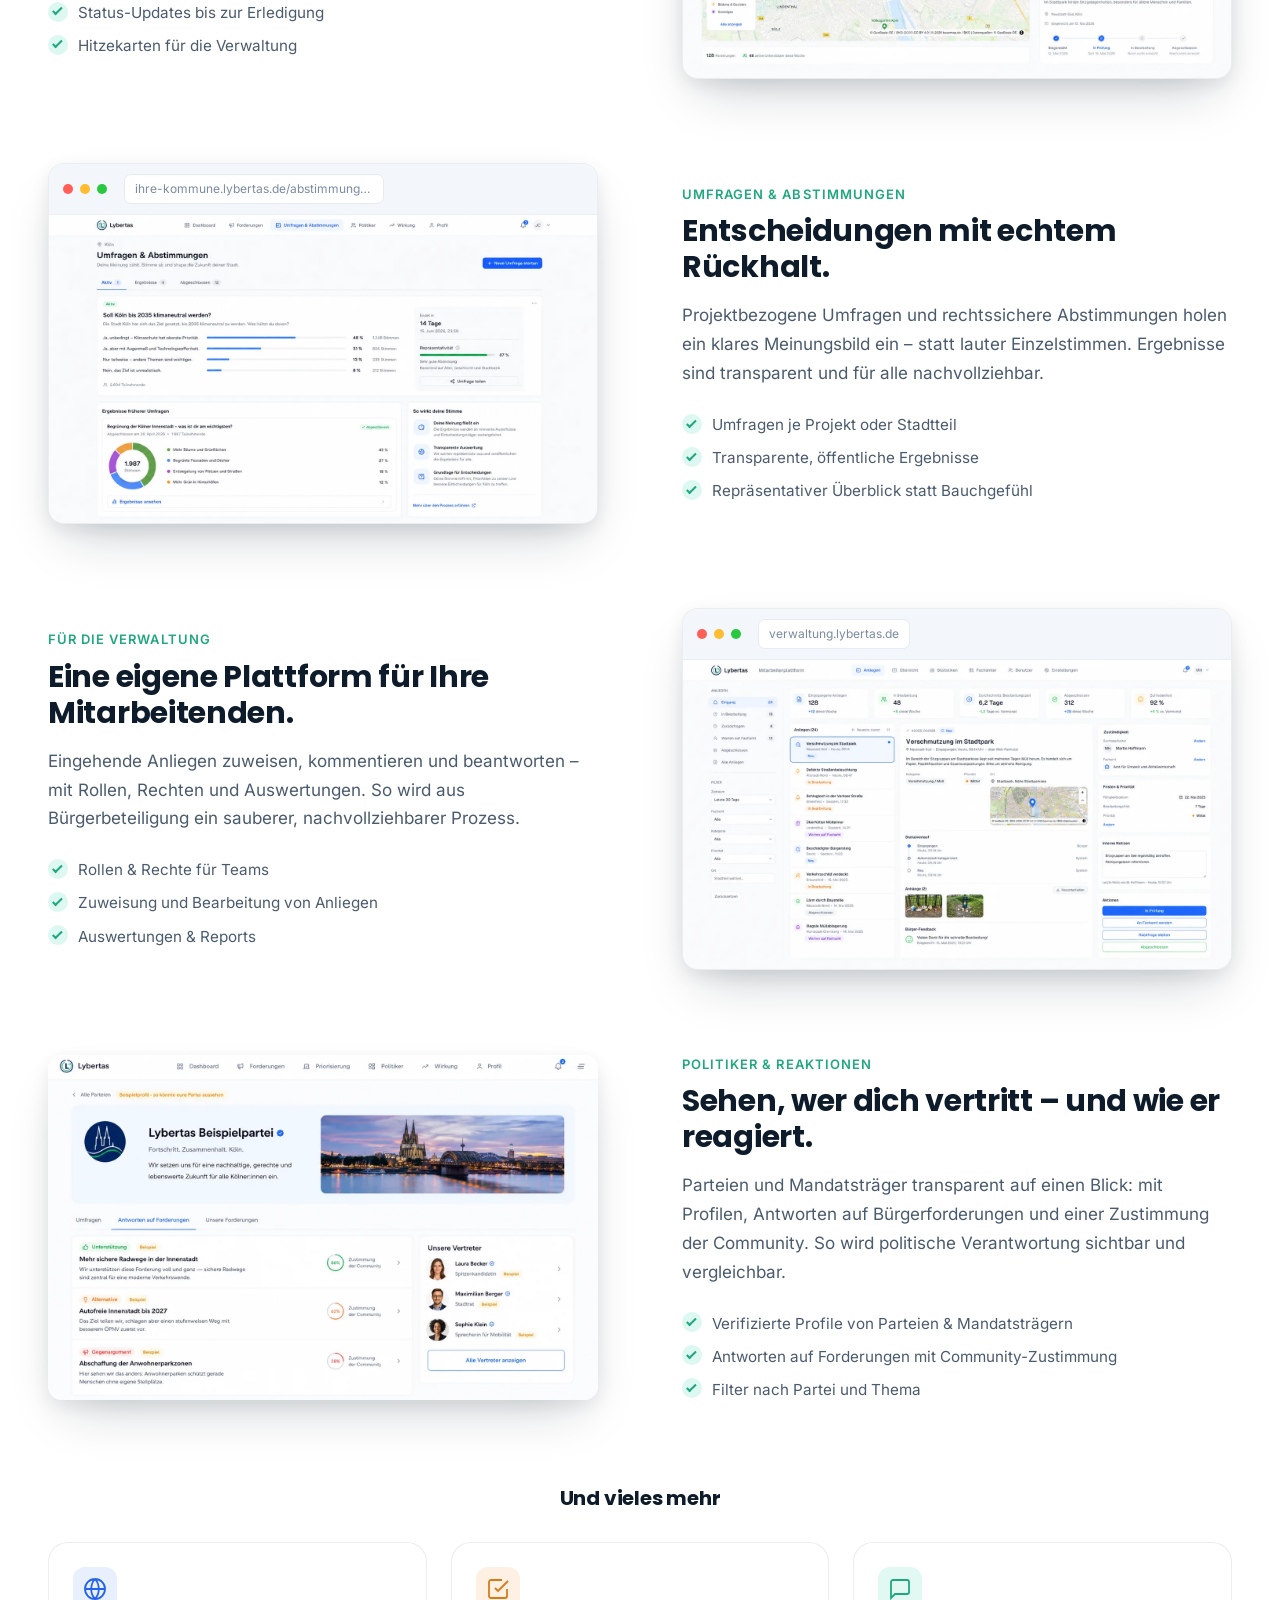
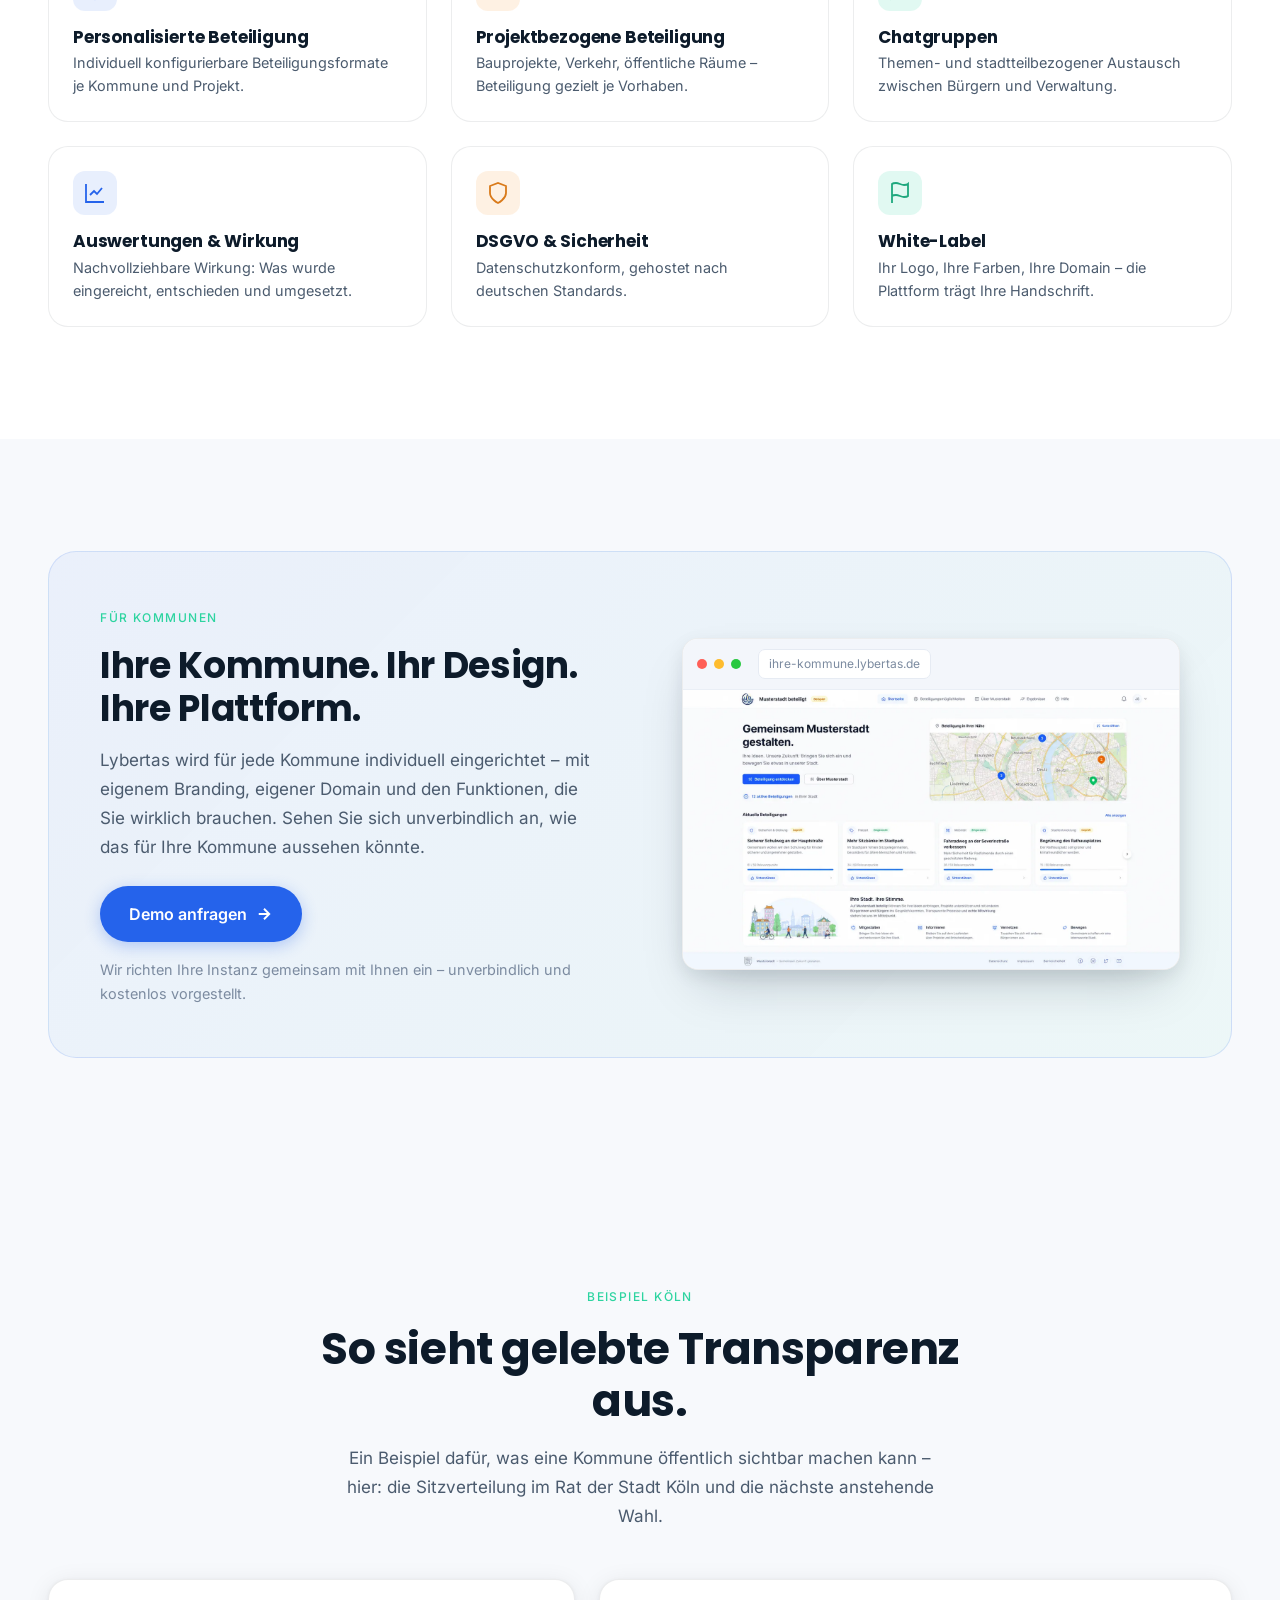
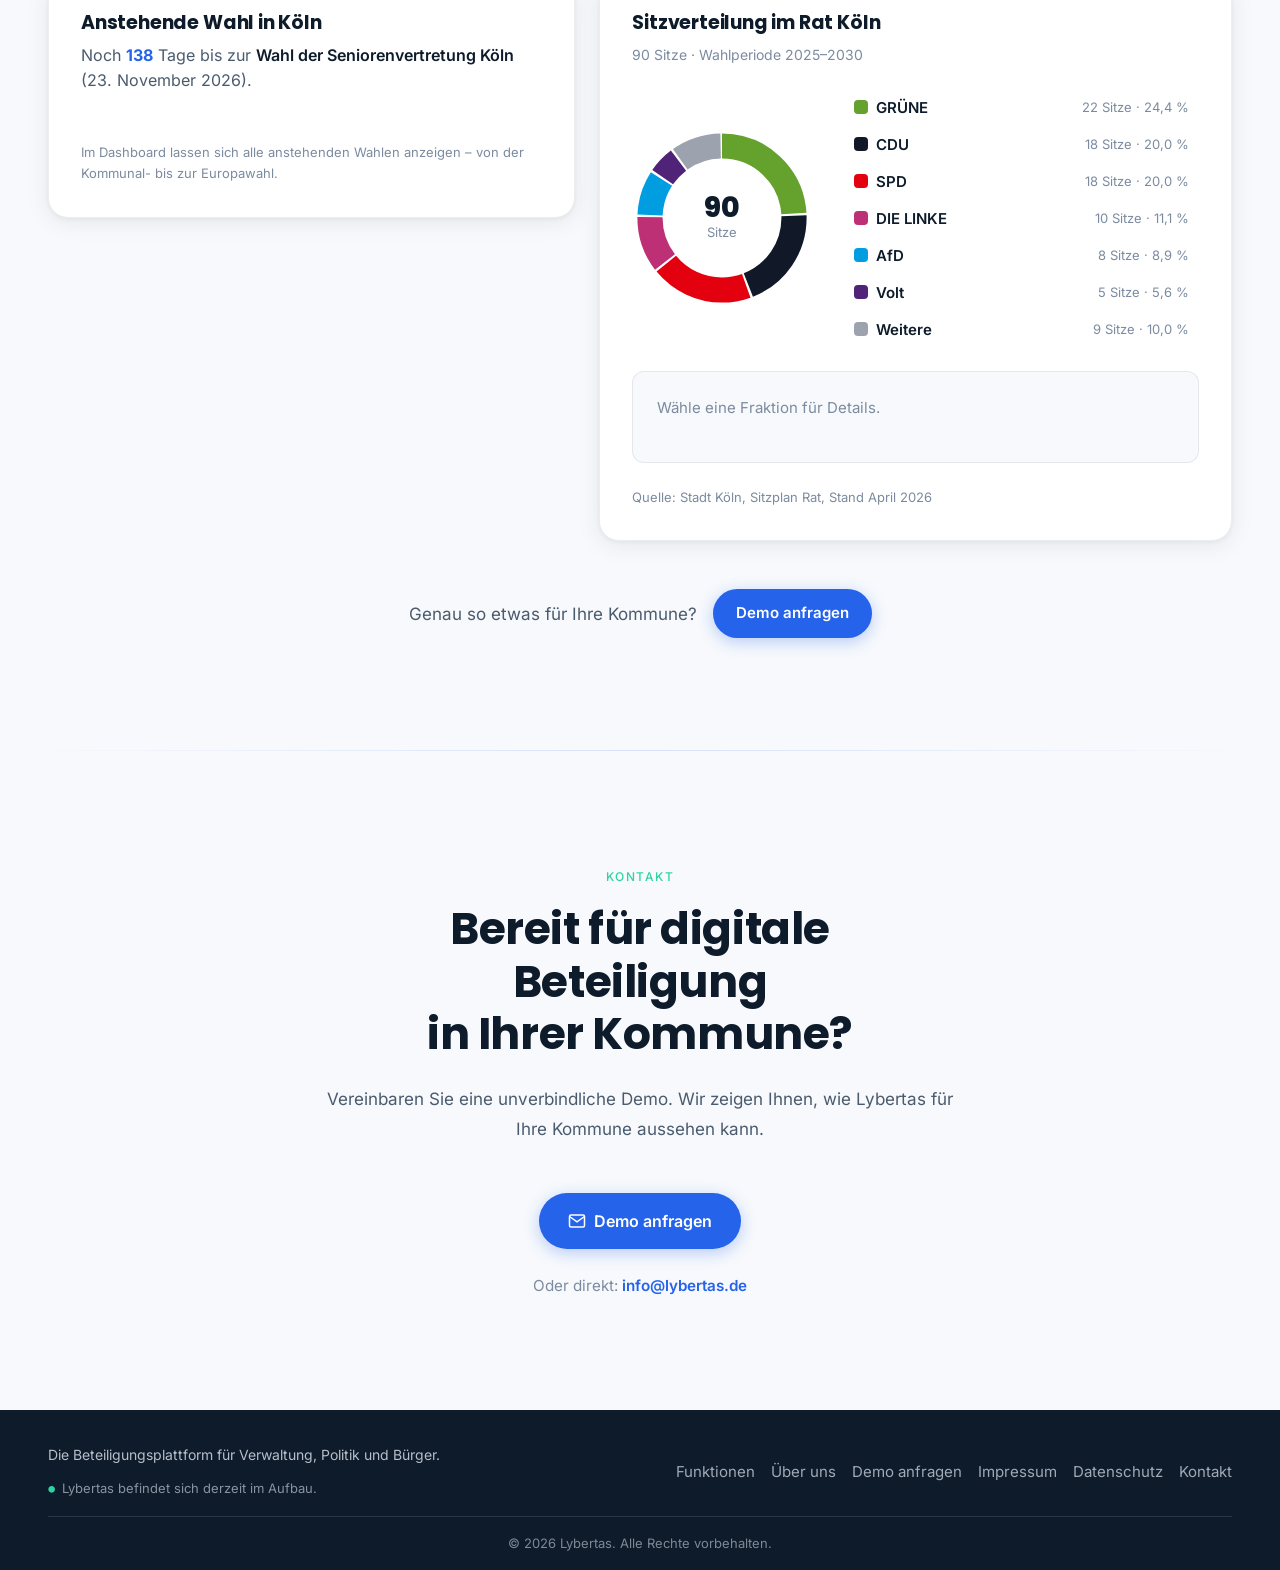
==== commit cdeaf4e5: "Tuerkise Kopfzeile "Einblick" ueber der Showcase-Ueberschrift Damit ist der Kopfblock auf dem Handy " ====
--- a/index.html
+++ b/index.html
@@ -281,6 +281,7 @@
              Desktop-Grafik traegt ihn weiterhin selbst – deshalb ist der
              Block dort nur fuer Screenreader vorhanden. -->
         <div class="section-head showcase-head">
+          <div class="section-label" aria-hidden="true">Einblick</div>
           <h2 id="showcaseTitle" class="section-title">Lybertas in Aktion</h2>
           <p class="section-subtitle">So funktioniert digitale Beteiligung in der Praxis</p>
         </div>
